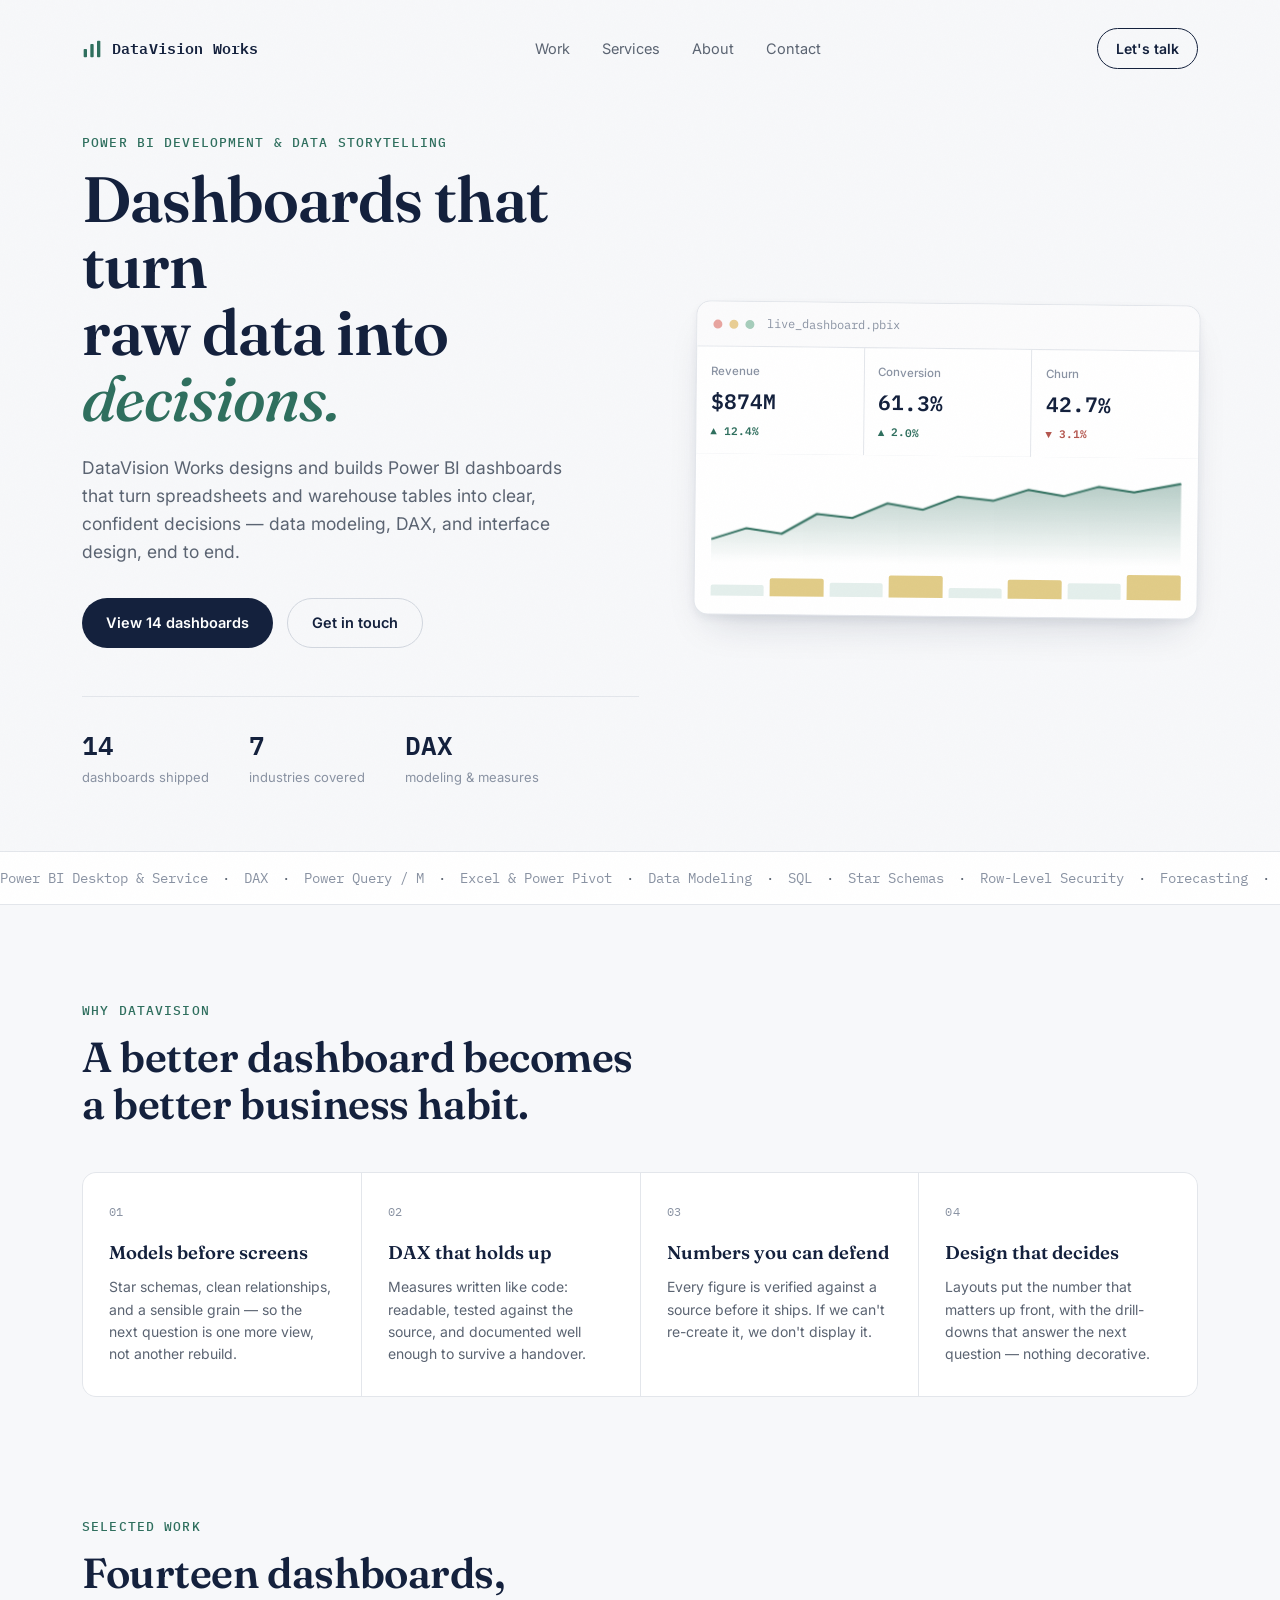
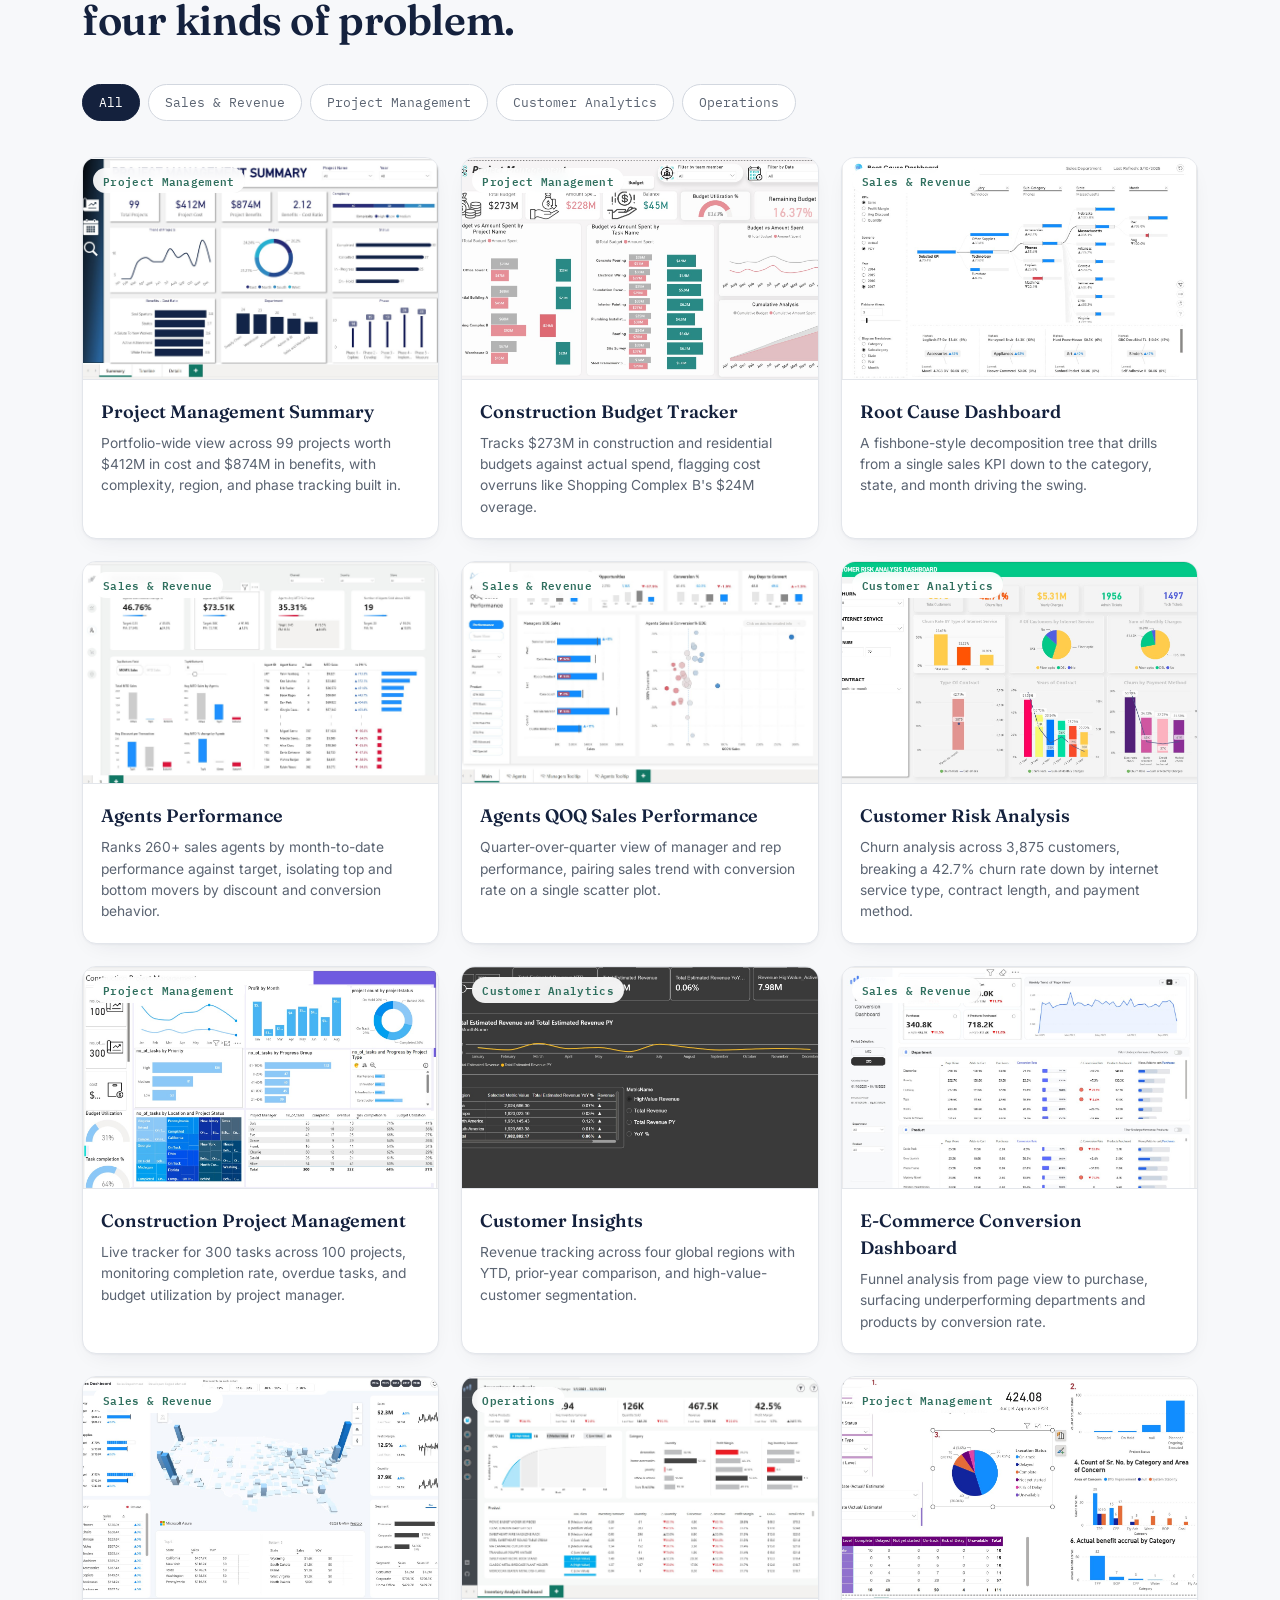
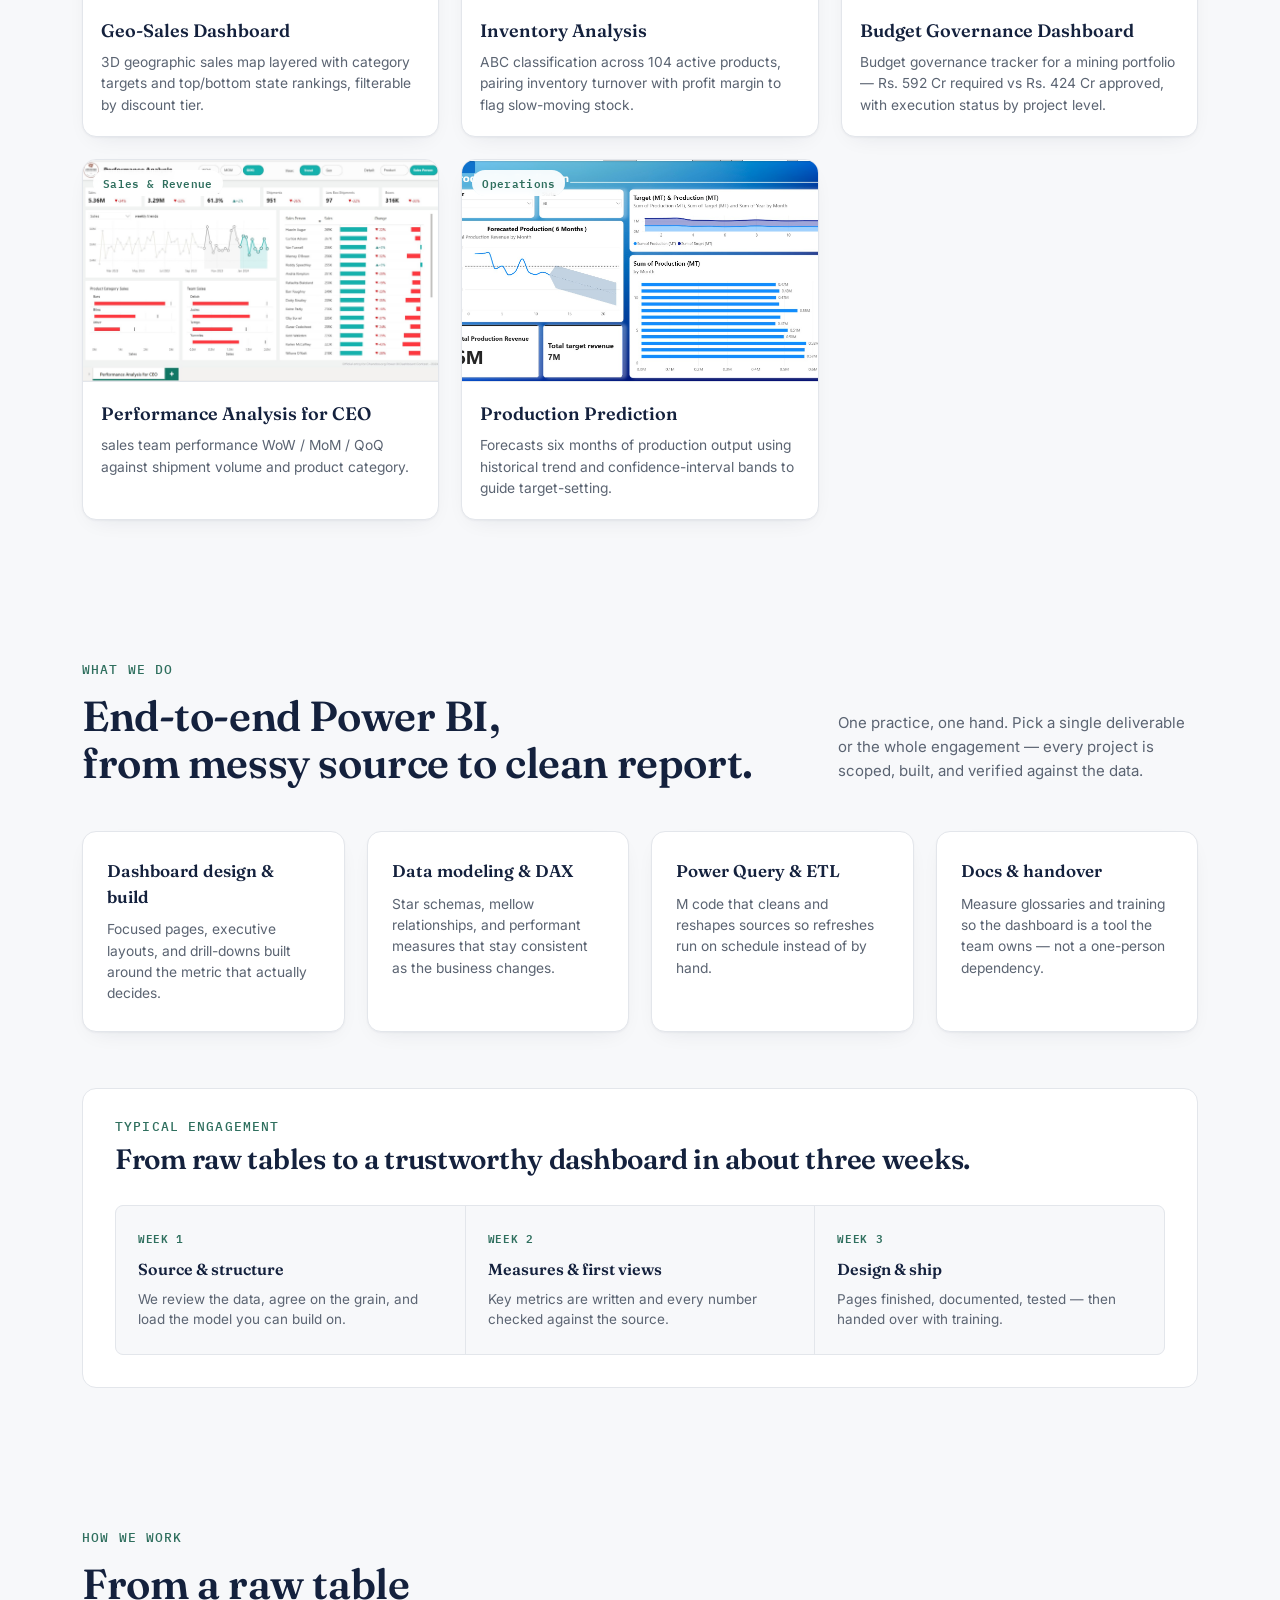
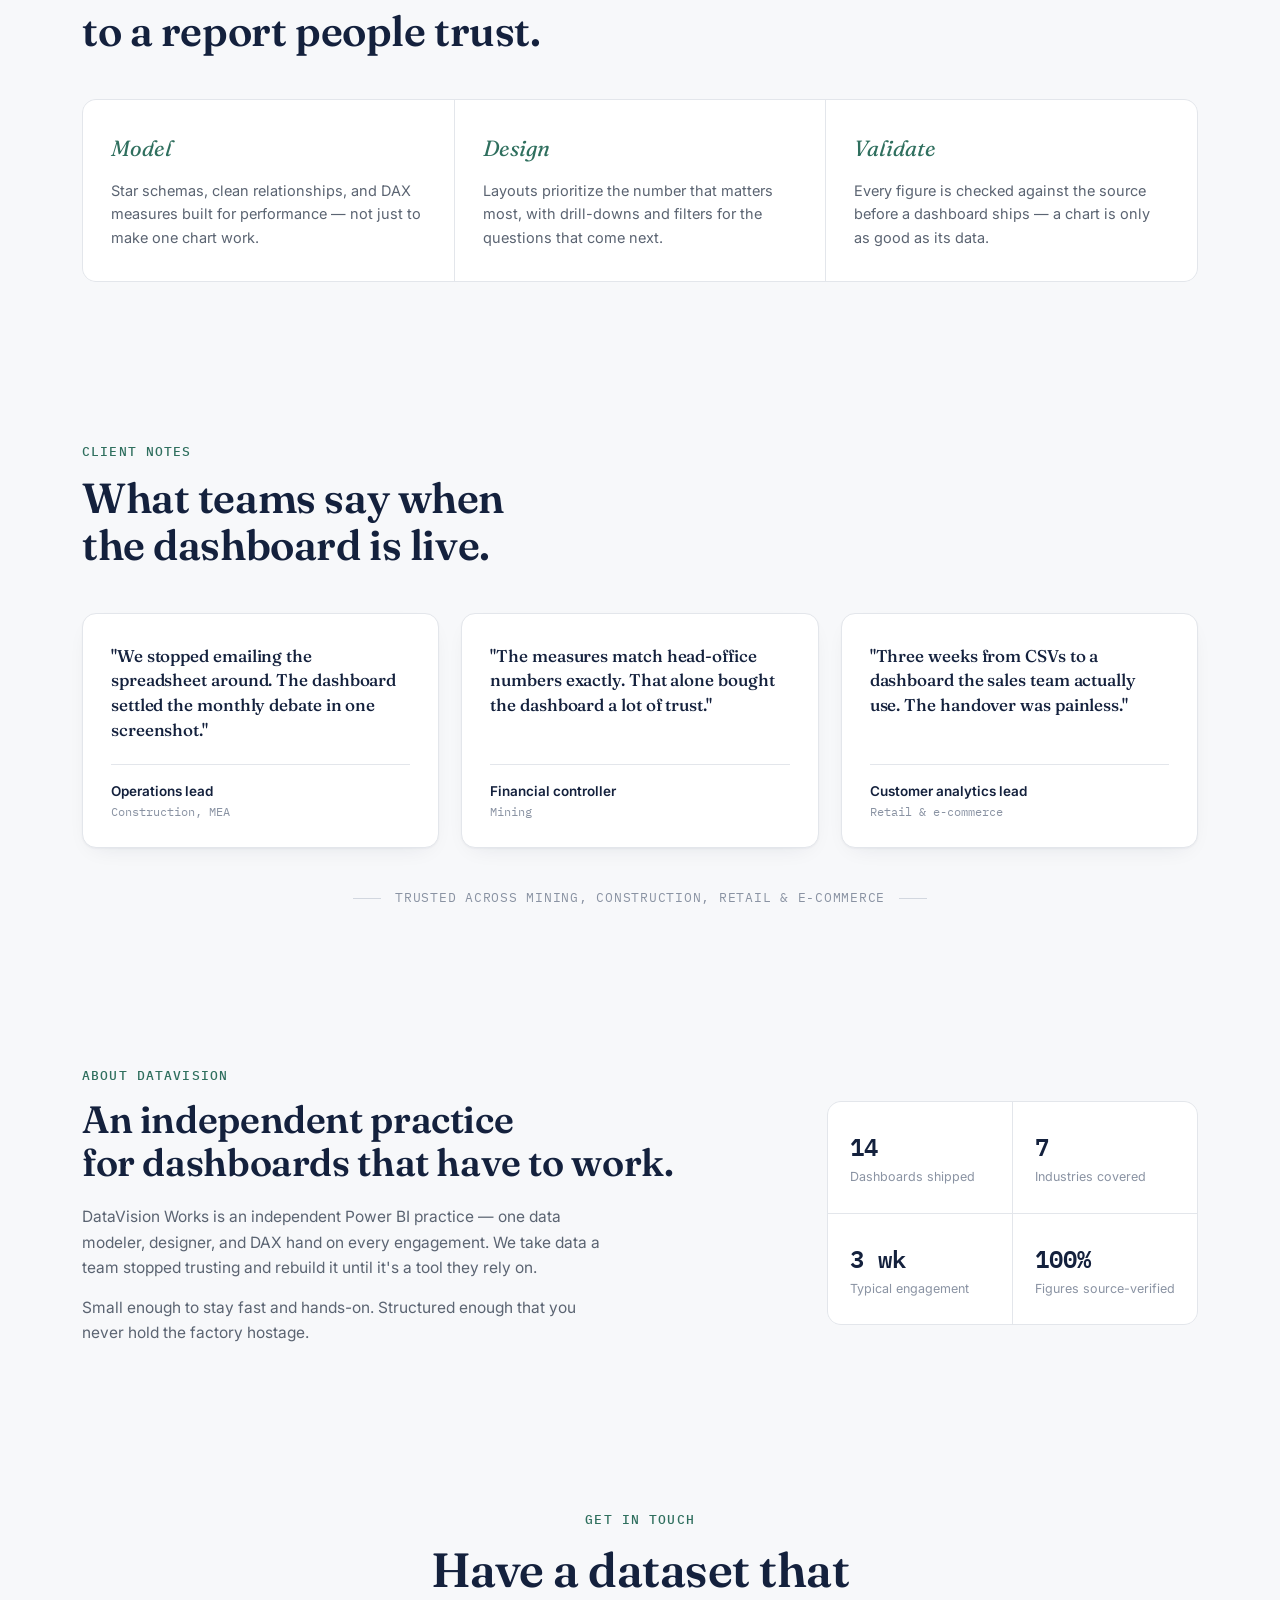
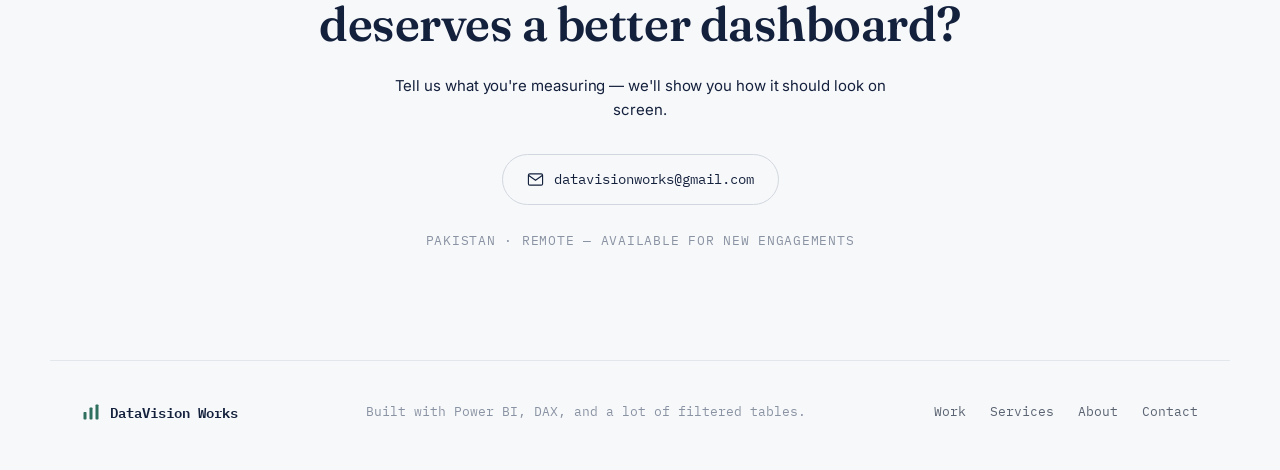
==== index.html @ a477c41c "Rebrand to DataVision Works, update contact email" ====
<!DOCTYPE html>
<html lang="en">
<head>
<meta charset="UTF-8">
<meta name="viewport" content="width=device-width, initial-scale=1.0">
<title>DataVision Works — Power BI Development &amp; Data Storytelling</title>
<meta name="description" content="Power BI developer portfolio — dashboards spanning sales, operations, customer analytics, and project management.">
<link rel="preconnect" href="https://fonts.googleapis.com">
<link rel="preconnect" href="https://fonts.gstatic.com" crossorigin>
<link href="https://fonts.googleapis.com/css2?family=Fraunces:opsz,wght@9..144,400;9..144,500;9..144,600;9..144,700&family=Inter:wght@400;500;600;700&family=IBM+Plex+Mono:wght@400;500;600&display=swap" rel="stylesheet">
<link rel="stylesheet" href="style.css">
</head>
<body>

<div class="grain"></div>

<header class="nav">
  <a href="#top" class="nav__mark">
    <span class="nav__mark-icon" aria-hidden="true">
      <svg viewBox="0 0 24 24" fill="none"><rect x="2" y="12" width="4" height="10" rx="1" fill="currentColor"/><rect x="10" y="6" width="4" height="16" rx="1" fill="currentColor"/><rect x="18" y="2" width="4" height="20" rx="1" fill="currentColor"/></svg>
    </span>
    DataVision Works
  </a>
  <nav class="nav__links">
    <a href="#work">Work</a>
    <a href="#services">Services</a>
    <a href="#about">About</a>
    <a href="#contact">Contact</a>
  </nav>
  <a href="#contact" class="nav__cta">Let's talk</a>
</header>

<main id="top">

  <!-- ============ HERO ============ -->
  <section class="hero">
    <div class="hero__copy">
      <p class="eyebrow">Power BI Development &amp; Data Storytelling</p>
      <h1 class="hero__title">Dashboards that turn<br>raw data into <span class="hero__title-accent">decisions.</span></h1>
      <p class="hero__sub">DataVision Works designs and builds Power BI dashboards that turn spreadsheets and warehouse tables into clear, confident decisions — data modeling, DAX, and interface design, end to end.</p>
      <div class="hero__actions">
        <a href="#work" class="btn btn--primary">View 14 dashboards</a>
        <a href="#contact" class="btn btn--ghost">Get in touch</a>
      </div>
      <dl class="hero__stats">
        <div><dt>14</dt><dd>dashboards shipped</dd></div>
        <div><dt>7</dt><dd>industries covered</dd></div>
        <div><dt>DAX</dt><dd>modeling &amp; measures</dd></div>
      </dl>
    </div>

    <div class="hero__widget" aria-hidden="true">
      <div class="live-dash">
        <div class="live-dash__bar">
          <span class="live-dash__dot"></span>
          <span class="live-dash__dot"></span>
          <span class="live-dash__dot"></span>
          <span class="live-dash__title">live_dashboard.pbix</span>
        </div>
        <div class="live-dash__kpis">
          <div class="kpi">
            <span class="kpi__label">Revenue</span>
            <span class="kpi__value" data-count="874" data-prefix="$" data-suffix="M">$0M</span>
            <span class="kpi__delta kpi__delta--up">▲ 12.4%</span>
          </div>
          <div class="kpi">
            <span class="kpi__label">Conversion</span>
            <span class="kpi__value" data-count="61.3" data-decimals="1" data-suffix="%">0%</span>
            <span class="kpi__delta kpi__delta--up">▲ 2.0%</span>
          </div>
          <div class="kpi">
            <span class="kpi__label">Churn</span>
            <span class="kpi__value" data-count="42.7" data-decimals="1" data-suffix="%">0%</span>
            <span class="kpi__delta kpi__delta--down">▼ 3.1%</span>
          </div>
        </div>
        <div class="live-dash__chart">
          <svg viewBox="0 0 400 120" preserveAspectRatio="none">
            <defs>
              <linearGradient id="chartFill" x1="0" y1="0" x2="0" y2="1">
                <stop offset="0%" stop-color="#2F6F5E" stop-opacity="0.35"/>
                <stop offset="100%" stop-color="#2F6F5E" stop-opacity="0"/>
              </linearGradient>
            </defs>
            <path class="chart-fill" d="M0,90 L30,75 L60,82 L90,55 L120,60 L150,40 L180,48 L210,30 L240,35 L270,20 L300,28 L330,15 L360,22 L400,10 L400,120 L0,120 Z" fill="url(#chartFill)"/>
            <path class="chart-line" d="M0,90 L30,75 L60,82 L90,55 L120,60 L150,40 L180,48 L210,30 L240,35 L270,20 L300,28 L330,15 L360,22 L400,10" fill="none" stroke="#2F6F5E" stroke-width="2.5"/>
          </svg>
        </div>
        <div class="live-dash__bars">
          <span style="--h:40%"></span><span style="--h:65%"></span><span style="--h:52%"></span>
          <span style="--h:80%"></span><span style="--h:38%"></span><span style="--h:70%"></span>
          <span style="--h:58%"></span><span style="--h:90%"></span>
        </div>
      </div>
    </div>
  </section>

  <!-- ============ SKILLS STRIP ============ -->
  <section class="skillstrip">
    <div class="skillstrip__track">
      <span>Power BI Desktop &amp; Service</span><span>·</span>
      <span>DAX</span><span>·</span>
      <span>Power Query / M</span><span>·</span>
      <span>Excel &amp; Power Pivot</span><span>·</span>
      <span>Data Modeling</span><span>·</span>
      <span>SQL</span><span>·</span>
      <span>Star Schemas</span><span>·</span>
      <span>Row-Level Security</span><span>·</span>
      <span>Forecasting</span><span>·</span>
      <span>Dashboard UX</span><span>·</span>
    </div>
  </section>

  <!-- ============ WHY NORTHSTAR ============ -->
  <section class="why" id="why">
    <div class="section-head">
      <p class="eyebrow">Why DataVision</p>
      <h2>A better dashboard becomes<br>a better business habit.</h2>
    </div>
    <div class="why__grid">
      <article class="why__card">
        <span class="why__num">01</span>
        <h3>Models before screens</h3>
        <p>Star schemas, clean relationships, and a sensible grain — so the next question is one more view, not another rebuild.</p>
      </article>
      <article class="why__card">
        <span class="why__num">02</span>
        <h3>DAX that holds up</h3>
        <p>Measures written like code: readable, tested against the source, and documented well enough to survive a handover.</p>
      </article>
      <article class="why__card">
        <span class="why__num">03</span>
        <h3>Numbers you can defend</h3>
        <p>Every figure is verified against a source before it ships. If we can't re-create it, we don't display it.</p>
      </article>
      <article class="why__card">
        <span class="why__num">04</span>
        <h3>Design that decides</h3>
        <p>Layouts put the number that matters up front, with the drill-downs that answer the next question — nothing decorative.</p>
      </article>
    </div>
  </section>

  <!-- ============ WORK ============ -->
  <section class="work" id="work">
    <div class="section-head">
      <p class="eyebrow">Selected work</p>
      <h2>Fourteen dashboards, <br>four kinds of problem.</h2>
    </div>

    <div class="filters" role="tablist" aria-label="Filter projects by category">
      <button class="filter is-active" data-filter="all" role="tab" aria-selected="true">All</button>
      <button class="filter" data-filter="sales" role="tab" aria-selected="false">Sales &amp; Revenue</button>
      <button class="filter" data-filter="pm" role="tab" aria-selected="false">Project Management</button>
      <button class="filter" data-filter="customer" role="tab" aria-selected="false">Customer Analytics</button>
      <button class="filter" data-filter="ops" role="tab" aria-selected="false">Operations</button>
    </div>

    <div class="grid" id="project-grid"><!-- injected by script.js --></div>
  </section>

  <!-- ============ SERVICES ============ -->
  <section class="services" id="services">
    <div class="services__top">
      <div class="section-head">
        <p class="eyebrow">What we do</p>
        <h2>End-to-end Power BI,<br>from messy source to clean report.</h2>
      </div>
      <p class="services__intro">One practice, one hand. Pick a single deliverable or the whole engagement — every project is scoped, built, and verified against the data.</p>
    </div>

    <div class="services__grid">
      <article class="services__item">
        <h3>Dashboard design &amp; build</h3>
        <p>Focused pages, executive layouts, and drill-downs built around the metric that actually decides.</p>
      </article>
      <article class="services__item">
        <h3>Data modeling &amp; DAX</h3>
        <p>Star schemas, mellow relationships, and performant measures that stay consistent as the business changes.</p>
      </article>
      <article class="services__item">
        <h3>Power Query &amp; ETL</h3>
        <p>M code that cleans and reshapes sources so refreshes run on schedule instead of by hand.</p>
      </article>
      <article class="services__item">
        <h3>Docs &amp; handover</h3>
        <p>Measure glossaries and training so the dashboard is a tool the team owns — not a one-person dependency.</p>
      </article>
    </div>

    <div class="timeline">
      <div class="timeline__head">
        <p class="eyebrow">Typical engagement</p>
        <h3>From raw tables to a trustworthy dashboard in about three weeks.</h3>
      </div>
      <ol class="timeline__track">
        <li class="timeline__step">
          <span class="timeline__phase">Week 1</span>
          <strong>Source &amp; structure</strong>
          <p>We review the data, agree on the grain, and load the model you can build on.</p>
        </li>
        <li class="timeline__step">
          <span class="timeline__phase">Week 2</span>
          <strong>Measures &amp; first views</strong>
          <p>Key metrics are written and every number checked against the source.</p>
        </li>
        <li class="timeline__step">
          <span class="timeline__phase">Week 3</span>
          <strong>Design &amp; ship</strong>
          <p>Pages finished, documented, tested — then handed over with training.</p>
        </li>
      </ol>
    </div>
  </section>

  <!-- ============ APPROACH ============ -->
  <section class="approach" id="approach">
    <div class="section-head">
      <p class="eyebrow">How we work</p>
      <h2>From a raw table<br>to a report people trust.</h2>
    </div>
    <div class="approach__grid">
      <div class="approach__item">
        <span class="approach__mark">Model</span>
        <p>Star schemas, clean relationships, and DAX measures built for performance — not just to make one chart work.</p>
      </div>
      <div class="approach__item">
        <span class="approach__mark">Design</span>
        <p>Layouts prioritize the number that matters most, with drill-downs and filters for the questions that come next.</p>
      </div>
      <div class="approach__item">
        <span class="approach__mark">Validate</span>
        <p>Every figure is checked against the source before a dashboard ships — a chart is only as good as its data.</p>
      </div>
    </div>
  </section>

  <!-- ============ TESTIMONIALS ============ -->
  <section class="testimonials" id="testimonials">
    <div class="section-head">
      <p class="eyebrow">Client notes</p>
      <h2>What teams say when<br>the dashboard is live.</h2>
    </div>
    <!-- Placeholder quotes — swap in real client copy before launch -->
    <div class="testimonials__grid">
      <figure class="testimonial">
        <blockquote>"We stopped emailing the spreadsheet around. The dashboard settled the monthly debate in one screenshot."</blockquote>
        <figcaption>
          <span class="testimonial__name">Operations lead</span>
          <span class="testimonial__role">Construction, MEA</span>
        </figcaption>
      </figure>
      <figure class="testimonial">
        <blockquote>"The measures match head-office numbers exactly. That alone bought the dashboard a lot of trust."</blockquote>
        <figcaption>
          <span class="testimonial__name">Financial controller</span>
          <span class="testimonial__role">Mining</span>
        </figcaption>
      </figure>
      <figure class="testimonial">
        <blockquote>"Three weeks from CSVs to a dashboard the sales team actually use. The handover was painless."</blockquote>
        <figcaption>
          <span class="testimonial__name">Customer analytics lead</span>
          <span class="testimonial__role">Retail &amp; e-commerce</span>
        </figcaption>
      </figure>
    </div>
    <p class="trusted">Trusted across mining, construction, retail &amp; e-commerce</p>
  </section>

  <!-- ============ ABOUT ============ -->
  <section class="about" id="about">
    <div class="about__grid">
      <div class="about__bio">
        <p class="eyebrow">About DataVision</p>
        <h2>An independent practice<br>for dashboards that have to work.</h2>
        <p class="about__text">DataVision Works is an independent Power BI practice — one data modeler, designer, and DAX hand on every engagement. We take data a team stopped trusting and rebuild it until it's a tool they rely on.</p>
        <p class="about__text">Small enough to stay fast and hands-on. Structured enough that you never hold the factory hostage.</p>
      </div>
      <dl class="about__stats">
        <div><dt>14</dt><dd>Dashboards shipped</dd></div>
        <div><dt>7</dt><dd>Industries covered</dd></div>
        <div><dt>3 wk</dt><dd>Typical engagement</dd></div>
        <div><dt>100%</dt><dd>Figures source-verified</dd></div>
      </dl>
    </div>
  </section>

  <!-- ============ CONTACT ============ -->
  <section class="contact" id="contact">
    <p class="eyebrow">Get in touch</p>
    <h2>Have a dataset that<br>deserves a better dashboard?</h2>
    <p class="contact__sub">Tell us what you're measuring — we'll show you how it should look on screen.</p>
    <div class="contact__links">
      <a href="mailto:datavisionworks@gmail.com" class="contact__link">
        <svg viewBox="0 0 24 24" fill="none" stroke="currentColor" stroke-width="1.6"><rect x="2" y="4" width="20" height="16" rx="2"/><path d="M2 6l10 7 10-7"/></svg>
        datavisionworks@gmail.com
      </a>
    </div>
    <p class="contact__location">Pakistan · Remote — available for new engagements</p>
  </section>

</main>

<footer class="footer">
  <span class="footer__brand">
    <span class="footer__brand-icon" aria-hidden="true">
      <svg viewBox="0 0 24 24" fill="none"><rect x="2" y="12" width="4" height="10" rx="1" fill="currentColor"/><rect x="10" y="6" width="4" height="16" rx="1" fill="currentColor"/><rect x="18" y="2" width="4" height="20" rx="1" fill="currentColor"/></svg>
    </span>
    DataVision Works
  </span>
  <p class="footer__note">Built with Power BI, DAX, and a lot of filtered tables.</p>
  <nav class="footer__links" aria-label="Footer">
    <a href="#work">Work</a>
    <a href="#services">Services</a>
    <a href="#about">About</a>
    <a href="#contact">Contact</a>
  </nav>
</footer>

<!-- Lightbox -->
<div class="lightbox" id="lightbox" aria-hidden="true">
  <button class="lightbox__close" id="lightbox-close" aria-label="Close">✕</button>
  <div class="lightbox__inner">
    <img id="lightbox-img" src="" alt="">
    <div class="lightbox__meta">
      <p class="lightbox__cat" id="lightbox-cat"></p>
      <h3 id="lightbox-title"></h3>
      <p id="lightbox-desc"></p>
      <ul class="lightbox__tags" id="lightbox-tags"></ul>
    </div>
  </div>
</div>

<script src="script.js"></script>
</body>
</html>
---- style.css ----
/* ===========================================================
   TOKENS
=========================================================== */
:root{
  --bg:            #F7F8FA;
  --surface:       #FFFFFF;
  --ink:           #14213D;
  --slate:         #5B6472;
  --slate-soft:    #8A93A3;
  --accent:        #2F6F5E;
  --accent-soft:   #E4EFEC;
  --gold:          #C9A227;
  --border:        #E3E6EB;
  --border-strong: #D2D7DF;

  --font-display: "Fraunces", "Iowan Old Style", serif;
  --font-body: "Inter", -apple-system, BlinkMacSystemFont, sans-serif;
  --font-mono: "IBM Plex Mono", ui-monospace, monospace;

  --radius: 14px;
  --radius-sm: 8px;
  --shadow-card: 0 1px 2px rgba(20,33,61,0.04), 0 8px 24px -12px rgba(20,33,61,0.12);
  --shadow-card-hover: 0 4px 8px rgba(20,33,61,0.06), 0 20px 40px -16px rgba(20,33,61,0.18);

  --max: 1180px;
}

*{ box-sizing: border-box; margin: 0; padding: 0; }

html{ scroll-behavior: smooth; }

body{
  background: var(--bg);
  color: var(--ink);
  font-family: var(--font-body);
  font-size: 16px;
  line-height: 1.5;
  -webkit-font-smoothing: antialiased;
}

@media (prefers-reduced-motion: reduce){
  html{ scroll-behavior: auto; }
  *{ animation-duration: 0.001ms !important; animation-iteration-count: 1 !important; transition-duration: 0.001ms !important; }
}

a{ color: inherit; text-decoration: none; }
img{ max-width: 100%; display: block; }
ul{ list-style: none; }

:focus-visible{
  outline: 2px solid var(--accent);
  outline-offset: 3px;
  border-radius: 4px;
}

.eyebrow{
  font-family: var(--font-mono);
  font-size: 12.5px;
  letter-spacing: 0.09em;
  text-transform: uppercase;
  color: var(--accent);
  font-weight: 500;
  margin-bottom: 14px;
}

/* subtle paper grain, very low opacity — texture without noise-as-decoration */
.grain{
  position: fixed; inset: 0; pointer-events: none; z-index: 999;
  opacity: 0.025; mix-blend-mode: multiply;
  background-image: url("data:image/svg+xml,%3Csvg xmlns='http://www.w3.org/2000/svg' width='120' height='120'%3E%3Cfilter id='n'%3E%3CfeTurbulence type='fractalNoise' baseFrequency='0.9' numOctaves='2' stitchTiles='stitch'/%3E%3C/filter%3E%3Crect width='100%25' height='100%25' filter='url(%23n)'/%3E%3C/svg%3E");
}

/* ===========================================================
   NAV
=========================================================== */
.nav{
  max-width: var(--max);
  margin: 0 auto;
  padding: 28px 32px 0;
  display: flex;
  align-items: center;
  justify-content: space-between;
  gap: 24px;
}
.nav__mark{
  display: flex; align-items: center; gap: 10px;
  font-family: var(--font-mono);
  font-weight: 600;
  font-size: 14.5px;
  letter-spacing: 0.01em;
}
.nav__mark-icon{ color: var(--accent); width: 20px; height: 20px; }
.nav__mark-icon svg{ width: 100%; height: 100%; }
.nav__links{ display: flex; gap: 32px; font-size: 14.5px; color: var(--slate); }
.nav__links a{ transition: color 0.15s; }
.nav__links a:hover{ color: var(--ink); }
.nav__cta{
  font-size: 14px; font-weight: 600;
  padding: 9px 18px;
  border: 1px solid var(--ink);
  border-radius: 100px;
  transition: background 0.15s, color 0.15s;
}
.nav__cta:hover{ background: var(--ink); color: var(--surface); }

@media (max-width: 720px){
  .nav__links{ display: none; }
  .nav{ padding: 24px 20px 0; }
}

/* ===========================================================
   HERO
=========================================================== */
.hero{
  max-width: var(--max);
  margin: 0 auto;
  padding: 64px 32px 40px;
  display: grid;
  grid-template-columns: 1.05fr 0.95fr;
  gap: 56px;
  align-items: center;
}

.hero__title{
  font-family: var(--font-display);
  font-weight: 600;
  font-size: clamp(38px, 5.2vw, 64px);
  line-height: 1.04;
  letter-spacing: -0.015em;
  color: var(--ink);
}
.hero__title-accent{
  font-style: italic;
  font-weight: 500;
  color: var(--accent);
}

.hero__sub{
  margin-top: 22px;
  max-width: 46ch;
  font-size: 17.5px;
  color: var(--slate);
  line-height: 1.6;
}

.hero__actions{
  display: flex; gap: 14px; margin-top: 32px;
}

.btn{
  display: inline-flex; align-items: center; gap: 8px;
  padding: 13px 24px;
  border-radius: 100px;
  font-size: 14.5px; font-weight: 600;
  transition: transform 0.15s, box-shadow 0.15s, background 0.15s, color 0.15s;
}
.btn--primary{
  background: var(--ink); color: var(--surface);
}
.btn--primary:hover{ background: var(--accent); transform: translateY(-1px); }
.btn--ghost{
  border: 1px solid var(--border-strong); color: var(--ink);
}
.btn--ghost:hover{ border-color: var(--ink); transform: translateY(-1px); }

.hero__stats{
  display: flex; gap: 40px;
  margin-top: 48px;
  padding-top: 28px;
  border-top: 1px solid var(--border);
}
.hero__stats dt{
  font-family: var(--font-mono);
  font-size: 26px; font-weight: 600; color: var(--ink);
}
.hero__stats dd{
  font-size: 13px; color: var(--slate-soft); margin-top: 4px;
}

/* --- Hero widget: live dashboard signature element --- */
.hero__widget{ position: relative; }

.live-dash{
  background: var(--surface);
  border: 1px solid var(--border);
  border-radius: var(--radius);
  box-shadow: var(--shadow-card-hover);
  overflow: hidden;
  transform: rotate(0.6deg);
}

.live-dash__bar{
  display: flex; align-items: center; gap: 7px;
  padding: 13px 16px;
  border-bottom: 1px solid var(--border);
  background: #FBFBFC;
}
.live-dash__dot{
  width: 9px; height: 9px; border-radius: 50%;
  background: var(--border-strong);
}
.live-dash__dot:nth-child(1){ background: #E8A5A0; }
.live-dash__dot:nth-child(2){ background: #E9CE94; }
.live-dash__dot:nth-child(3){ background: #A6CDBB; }
.live-dash__title{
  font-family: var(--font-mono);
  font-size: 12px; color: var(--slate-soft);
  margin-left: 6px;
}

.live-dash__kpis{
  display: grid; grid-template-columns: repeat(3, 1fr);
  gap: 1px;
  background: var(--border);
}
.kpi{
  background: var(--surface);
  padding: 16px 14px;
  display: flex; flex-direction: column; gap: 5px;
}
.kpi__label{ font-size: 11.5px; color: var(--slate-soft); font-weight: 500; }
.kpi__value{
  font-family: var(--font-mono);
  font-size: 21px; font-weight: 600; color: var(--ink);
}
.kpi__delta{ font-size: 11px; font-weight: 600; font-family: var(--font-mono); }
.kpi__delta--up{ color: var(--accent); }
.kpi__delta--down{ color: #B4564E; }

.live-dash__chart{ padding: 18px 16px 6px; }
.live-dash__chart svg{ width: 100%; height: 90px; display: block; }
.chart-line{
  stroke-dasharray: 700;
  stroke-dashoffset: 700;
  animation: draw 1.8s ease-out 0.3s forwards;
}
.chart-fill{ opacity: 0; animation: fadein 1s ease-out 1.2s forwards; }
@keyframes draw{ to{ stroke-dashoffset: 0; } }
@keyframes fadein{ to{ opacity: 1; } }

.live-dash__bars{
  display: flex; align-items: flex-end; gap: 6px;
  height: 46px;
  padding: 0 16px 18px;
}
.live-dash__bars span{
  flex: 1;
  background: var(--accent-soft);
  border-radius: 2px 2px 0 0;
  height: 0;
  animation: rise 0.9s cubic-bezier(.2,.8,.2,1) forwards;
  animation-delay: 1.4s;
}
.live-dash__bars span:nth-child(even){ background: var(--gold); opacity: 0.55; }
@keyframes rise{ to{ height: var(--h); } }

@media (max-width: 920px){
  .hero{ grid-template-columns: 1fr; padding-top: 40px; }
  .hero__widget{ order: -1; }
  .live-dash{ transform: none; }
  .hero__stats{ flex-wrap: wrap; gap: 28px 40px; }
}

/* ===========================================================
   SKILL STRIP (marquee)
=========================================================== */
.skillstrip{
  border-top: 1px solid var(--border);
  border-bottom: 1px solid var(--border);
  overflow: hidden;
  background: var(--surface);
  margin-top: 24px;
}
.skillstrip__track{
  display: flex; gap: 14px; white-space: nowrap;
  font-family: var(--font-mono);
  font-size: 13.5px; color: var(--slate);
  padding: 16px 0;
  animation: scroll-left 32s linear infinite;
  width: max-content;
}
.skillstrip__track span:nth-child(odd){ color: var(--slate-soft); }
@keyframes scroll-left{
  from{ transform: translateX(0); }
  to{ transform: translateX(-50%); }
}

/* duplicate content via JS-free trick: repeat twice in HTML would be cleaner,
   but we handle seamless loop by doubling the track content at runtime */

/* ===========================================================
   WORK / GRID
=========================================================== */
/* ===========================================================
   WHY
========================================================== */
.why{
  max-width: var(--max);
  margin: 0 auto;
  padding: 96px 32px 24px;
}
.why__grid{
  display: grid; grid-template-columns: repeat(4, 1fr);
  gap: 1px;
  background: var(--border);
  border: 1px solid var(--border);
  border-radius: var(--radius);
  overflow: hidden;
  margin-top: 44px;
}
.why__card{
  background: var(--surface);
  padding: 30px 26px;
}
.why__num{
  font-family: var(--font-mono);
  font-size: 11.5px;
  letter-spacing: 0.04em;
  color: var(--slate-soft);
  display: block; margin-bottom: 18px;
}
.why__card h3{
  font-family: var(--font-display);
  font-weight: 600; font-size: 18.5px;
  margin-bottom: 10px;
}
.why__card p{
  color: var(--slate); font-size: 14px; line-height: 1.6;
}
@media (max-width: 980px){ .why__grid{ grid-template-columns: repeat(2, 1fr); } }
@media (max-width: 560px){ .why__grid{ grid-template-columns: 1fr; } }

/* ===========================================================
   WORK / GRID
========================================================== */
.work{
  max-width: var(--max);
  margin: 0 auto;
  padding: 96px 32px 40px;
}

.section-head h2{
  font-family: var(--font-display);
  font-weight: 600;
  font-size: clamp(30px, 3.6vw, 42px);
  line-height: 1.12;
  letter-spacing: -0.01em;
}

.filters{
  display: flex; gap: 8px; flex-wrap: wrap;
  margin: 40px 0 36px;
}
.filter{
  font-family: var(--font-mono);
  font-size: 13px;
  padding: 9px 16px;
  border-radius: 100px;
  border: 1px solid var(--border-strong);
  color: var(--slate);
  background: var(--surface);
  transition: all 0.15s;
}
.filter:hover{ border-color: var(--ink); color: var(--ink); }
.filter.is-active{
  background: var(--ink); color: var(--surface); border-color: var(--ink);
}

.grid{
  display: grid;
  grid-template-columns: repeat(3, 1fr);
  gap: 22px;
}
@media (max-width: 980px){ .grid{ grid-template-columns: repeat(2, 1fr); } }
@media (max-width: 640px){ .grid{ grid-template-columns: 1fr; } }

.card{
  background: var(--surface);
  border: 1px solid var(--border);
  border-radius: var(--radius);
  overflow: hidden;
  cursor: pointer;
  box-shadow: var(--shadow-card);
  transition: transform 0.2s ease, box-shadow 0.2s ease;
  display: flex; flex-direction: column;
}
.card:hover{ transform: translateY(-3px); box-shadow: var(--shadow-card-hover); }

.card__frame{
  position: relative;
  aspect-ratio: 16/10;
  overflow: hidden;
  background: #EEF0F3;
  border-bottom: 1px solid var(--border);
}
.card__frame img{
  width: 100%; height: 100%; object-fit: cover; object-position: top;
  transition: transform 0.4s ease;
}
.card:hover .card__frame img{ transform: scale(1.035); }

.card__tag{
  position: absolute; top: 10px; left: 10px;
  font-family: var(--font-mono);
  font-size: 10.5px; font-weight: 600; letter-spacing: 0.03em;
  padding: 5px 10px;
  background: rgba(255,255,255,0.92);
  color: var(--accent);
  border-radius: 100px;
  backdrop-filter: blur(4px);
}

.card__body{ padding: 18px 18px 20px; }
.card__title{
  font-family: var(--font-display);
  font-weight: 600;
  font-size: 18px;
  margin-bottom: 8px;
}
.card__desc{
  font-size: 13.8px; color: var(--slate); line-height: 1.55;
}

/* hide filtered-out cards */
.card.is-hidden{ display: none; }

/* ===========================================================
   APPROACH
=========================================================== */
/* ===========================================================
   SERVICES
========================================================== */
.services{
  max-width: var(--max);
  margin: 0 auto;
  padding: 100px 32px 40px;
}
.services__top{
  display: flex; align-items: flex-end;
  justify-content: space-between; gap: 48px;
  margin-bottom: 44px;
}
.services__top .section-head{ margin: 0; }
.services__intro{
  max-width: 40ch;
  font-size: 15px; line-height: 1.6; color: var(--slate);
  padding-bottom: 4px;
}
.services__grid{
  display: grid; grid-template-columns: repeat(4, 1fr);
  gap: 22px;
}
.services__item{
  background: var(--surface);
  border: 1px solid var(--border);
  border-radius: var(--radius);
  box-shadow: var(--shadow-card);
  padding: 26px 24px;
  transition: transform 0.2s ease, box-shadow 0.2s ease;
}
.services__item:hover{ transform: translateY(-3px); box-shadow: var(--shadow-card-hover); }
.services__item h3{
  font-family: var(--font-display);
  font-weight: 600; font-size: 17px;
  margin-bottom: 10px;
}
.services__item p{
  font-size: 13.8px; color: var(--slate); line-height: 1.55;
}
@media (max-width: 980px){ .services__grid{ grid-template-columns: repeat(2, 1fr); } }
@media (max-width: 640px){
  .services__grid{ grid-template-columns: 1fr; }
  .services__top{ flex-direction: column; align-items: flex-start; gap: 18px; margin-bottom: 34px; }
}

/* ===========================================================
   TIMELINE
========================================================== */
.timeline{
  margin-top: 56px;
  border: 1px solid var(--border);
  border-radius: var(--radius);
  background: var(--surface);
  overflow: hidden;
}
.timeline__head{ padding: 28px 32px 0; }
.timeline__head .eyebrow{ margin-bottom: 8px; }
.timeline__head h3{
  font-family: var(--font-display);
  font-weight: 600;
  font-size: clamp(22px, 2.4vw, 28px);
  line-height: 1.2;
  letter-spacing: -0.01em;
}
.timeline__track{
  display: grid; grid-template-columns: repeat(3, 1fr);
  gap: 1px;
  background: var(--border);
  border: 1px solid var(--border);
  border-radius: var(--radius-sm);
  overflow: hidden;
  list-style: none;
  margin: 28px 32px 32px;
}
.timeline__step{
  background: var(--bg);
  padding: 24px 22px;
}
.timeline__phase{
  font-family: var(--font-mono);
  font-size: 11px; font-weight: 600;
  letter-spacing: 0.06em; text-transform: uppercase;
  color: var(--accent);
  display: block; margin-bottom: 10px;
}
.timeline__step strong{
  font-family: var(--font-display);
  font-weight: 600; font-size: 16px;
  display: block; margin-bottom: 8px;
}
.timeline__step p{
  font-size: 13.5px; color: var(--slate); line-height: 1.55;
}
@media (max-width: 780px){
  .timeline__track{ grid-template-columns: 1fr; margin: 20px 20px 24px; }
}

/* ===========================================================
   APPROACH
========================================================== */
.approach{
  max-width: var(--max);
  margin: 0 auto;
  padding: 100px 32px 60px;
}
.approach__grid{
  display: grid; grid-template-columns: repeat(3, 1fr);
  gap: 1px;
  background: var(--border);
  margin-top: 44px;
  border: 1px solid var(--border);
  border-radius: var(--radius);
  overflow: hidden;
}
.approach__item{
  background: var(--surface);
  padding: 32px 28px;
}
.approach__mark{
  display: inline-block;
  font-family: var(--font-display);
  font-style: italic;
  font-size: 22px;
  color: var(--accent);
  margin-bottom: 14px;
}
.approach__item p{ color: var(--slate); font-size: 14.5px; line-height: 1.6; }

@media (max-width: 780px){
  .approach__grid{ grid-template-columns: 1fr; }
}

/* ===========================================================
   CONTACT
=========================================================== */
/* ===========================================================
   TESTIMONIALS
========================================================== */
.testimonials{
  max-width: var(--max);
  margin: 0 auto;
  padding: 100px 32px 60px;
}
.testimonials__grid{
  display: grid; grid-template-columns: repeat(3, 1fr);
  gap: 22px;
  margin-top: 44px;
}
.testimonial{
  background: var(--surface);
  border: 1px solid var(--border);
  border-radius: var(--radius);
  box-shadow: var(--shadow-card);
  padding: 30px 28px 26px;
  display: flex; flex-direction: column; justify-content: space-between; gap: 22px;
  margin: 0;
}
.testimonial blockquote{
  font-family: var(--font-display);
  font-size: 17px; line-height: 1.45; font-weight: 500;
  color: var(--ink);
  letter-spacing: -0.005em;
}
.testimonial figcaption{
  display: flex; flex-direction: column; gap: 2px;
  border-top: 1px solid var(--border);
  padding-top: 16px;
}
.testimonial__name{ font-size: 13.5px; font-weight: 600; color: var(--ink); }
.testimonial__role{ font-family: var(--font-mono); font-size: 11.5px; color: var(--slate-soft); }
.trusted{
  margin-top: 40px;
  text-align: center;
  font-family: var(--font-mono);
  font-size: 12.5px;
  letter-spacing: 0.06em; text-transform: uppercase;
  color: var(--slate-soft);
}
.trusted::before, .trusted::after{
  content: "";
  display: inline-block;
  width: 28px; height: 1px;
  background: var(--border-strong);
  vertical-align: middle; margin: 0 14px;
}
@media (max-width: 860px){ .testimonials__grid{ grid-template-columns: 1fr; } }

/* ===========================================================
   ABOUT
========================================================== */
.about{
  max-width: var(--max);
  margin: 0 auto;
  padding: 100px 32px 60px;
}
.about__grid{
  display: grid; grid-template-columns: 1.3fr 0.7fr;
  gap: 56px;
  align-items: center;
}
.about__bio h2{
  font-family: var(--font-display);
  font-weight: 600;
  font-size: clamp(28px, 3.2vw, 38px);
  line-height: 1.12;
  letter-spacing: -0.01em;
  margin-bottom: 20px;
}
.about__text{
  font-size: 15.5px; line-height: 1.65; color: var(--slate);
  margin-bottom: 14px;
  max-width: 52ch;
}
.about__stats{
  display: grid; grid-template-columns: 1fr 1fr;
  gap: 1px;
  background: var(--border);
  border: 1px solid var(--border);
  border-radius: var(--radius);
  overflow: hidden;
}
.about__stats div{
  background: var(--surface);
  padding: 26px 22px;
}
.about__stats dt{
  font-family: var(--font-mono);
  font-size: 24px; font-weight: 600; color: var(--ink);
}
.about__stats dd{
  font-size: 12.5px; color: var(--slate-soft); margin-top: 4px;
}
@media (max-width: 860px){
  .about__grid{ grid-template-columns: 1fr; gap: 36px; }
}
@media (max-width: 480px){ .about__stats{ grid-template-columns: 1fr; } }

/* ===========================================================
   CONTACT
========================================================== */
.contact{
  max-width: var(--max);
  margin: 0 auto;
  padding: 90px 32px 110px;
  text-align: center;
}
.contact h2{
  font-family: var(--font-display);
  font-weight: 600;
  font-size: clamp(30px, 4.2vw, 48px);
  line-height: 1.12;
  letter-spacing: -0.01em;
  margin-bottom: 40px;
}
.contact__sub{
  max-width: 520px;
  margin: -16px auto 32px;
  font-size: 15px;
  line-height: 1.6;
  color: var(--muted);
  letter-spacing: -0.005em;
}
.contact__links{
  display: flex; justify-content: center; gap: 16px; flex-wrap: wrap;
}
.contact__link{
  display: inline-flex; align-items: center; gap: 10px;
  padding: 14px 24px;
  border: 1px solid var(--border-strong);
  border-radius: 100px;
  font-family: var(--font-mono);
  font-size: 14px;
  transition: border-color 0.15s, background 0.15s, transform 0.15s;
}
.contact__link svg{ width: 17px; height: 17px; }
.contact__link:hover{ border-color: var(--ink); background: var(--surface); transform: translateY(-1px); }
.contact__location{
  margin-top: 26px;
  font-family: var(--font-mono);
  font-size: 12.5px;
  letter-spacing: 0.06em; text-transform: uppercase;
  color: var(--slate-soft);
}

/* ===========================================================
   FOOTER
========================================================== */
.footer{
  max-width: var(--max);
  margin: 0 auto;
  padding: 40px 32px 48px;
  display: flex; align-items: center; justify-content: space-between; gap: 24px;
  border-top: 1px solid var(--border);
}
.footer__brand{
  display: inline-flex; align-items: center; gap: 10px;
  font-family: var(--font-mono);
  font-weight: 600; font-size: 14px;
  color: var(--ink);
}
.footer__brand-icon{ width: 18px; height: 18px; color: var(--accent); }
.footer__brand-icon svg{ width: 100%; height: 100%; }
.footer__note{
  font-family: var(--font-mono);
  font-size: 12.5px; color: var(--slate-soft);
}
.footer__links{
  display: flex; gap: 24px;
  font-family: var(--font-mono); font-size: 12.5px; color: var(--slate);
}
.footer__links a{ transition: color 0.15s; }
.footer__links a:hover{ color: var(--ink); }
@media (max-width: 640px){
  .footer{ flex-direction: column; align-items: flex-start; gap: 14px; }
  .footer__links{ flex-wrap: wrap; gap: 16px; }
}
@media (max-width: 600px){
  .footer{ flex-direction: column; gap: 6px; }
}

/* ===========================================================
   LIGHTBOX
=========================================================== */
.lightbox{
  position: fixed; inset: 0; z-index: 1000;
  background: rgba(20,33,61,0.72);
  backdrop-filter: blur(3px);
  display: flex; align-items: center; justify-content: center;
  padding: 32px;
  opacity: 0; pointer-events: none;
  transition: opacity 0.2s ease;
}
.lightbox.is-open{ opacity: 1; pointer-events: auto; }

.lightbox__inner{
  background: var(--surface);
  border-radius: var(--radius);
  max-width: 1000px; width: 100%;
  max-height: 88vh;
  overflow-y: auto;
  transform: translateY(10px) scale(0.98);
  transition: transform 0.25s ease;
}
.lightbox.is-open .lightbox__inner{ transform: translateY(0) scale(1); }

.lightbox__inner img{ width: 100%; border-bottom: 1px solid var(--border); }
.lightbox__meta{ padding: 28px 32px 32px; }
.lightbox__cat{
  font-family: var(--font-mono);
  font-size: 12px; color: var(--accent); font-weight: 600;
  letter-spacing: 0.03em; text-transform: uppercase;
  margin-bottom: 10px;
}
.lightbox__meta h3{
  font-family: var(--font-display);
  font-weight: 600; font-size: 26px; margin-bottom: 12px;
}
.lightbox__meta p{ color: var(--slate); font-size: 15px; line-height: 1.6; max-width: 60ch; }
.lightbox__tags{
  display: flex; gap: 8px; flex-wrap: wrap; margin-top: 18px;
}
.lightbox__tags li{
  font-family: var(--font-mono);
  font-size: 11.5px;
  padding: 5px 11px;
  background: var(--accent-soft);
  color: var(--accent);
  border-radius: 100px;
}

.lightbox__close{
  position: fixed; top: 28px; right: 32px;
  width: 42px; height: 42px; border-radius: 50%;
  background: var(--surface);
  font-size: 16px; color: var(--ink);
  border: 1px solid var(--border);
  transition: transform 0.15s;
}
.lightbox__close:hover{ transform: rotate(90deg); }
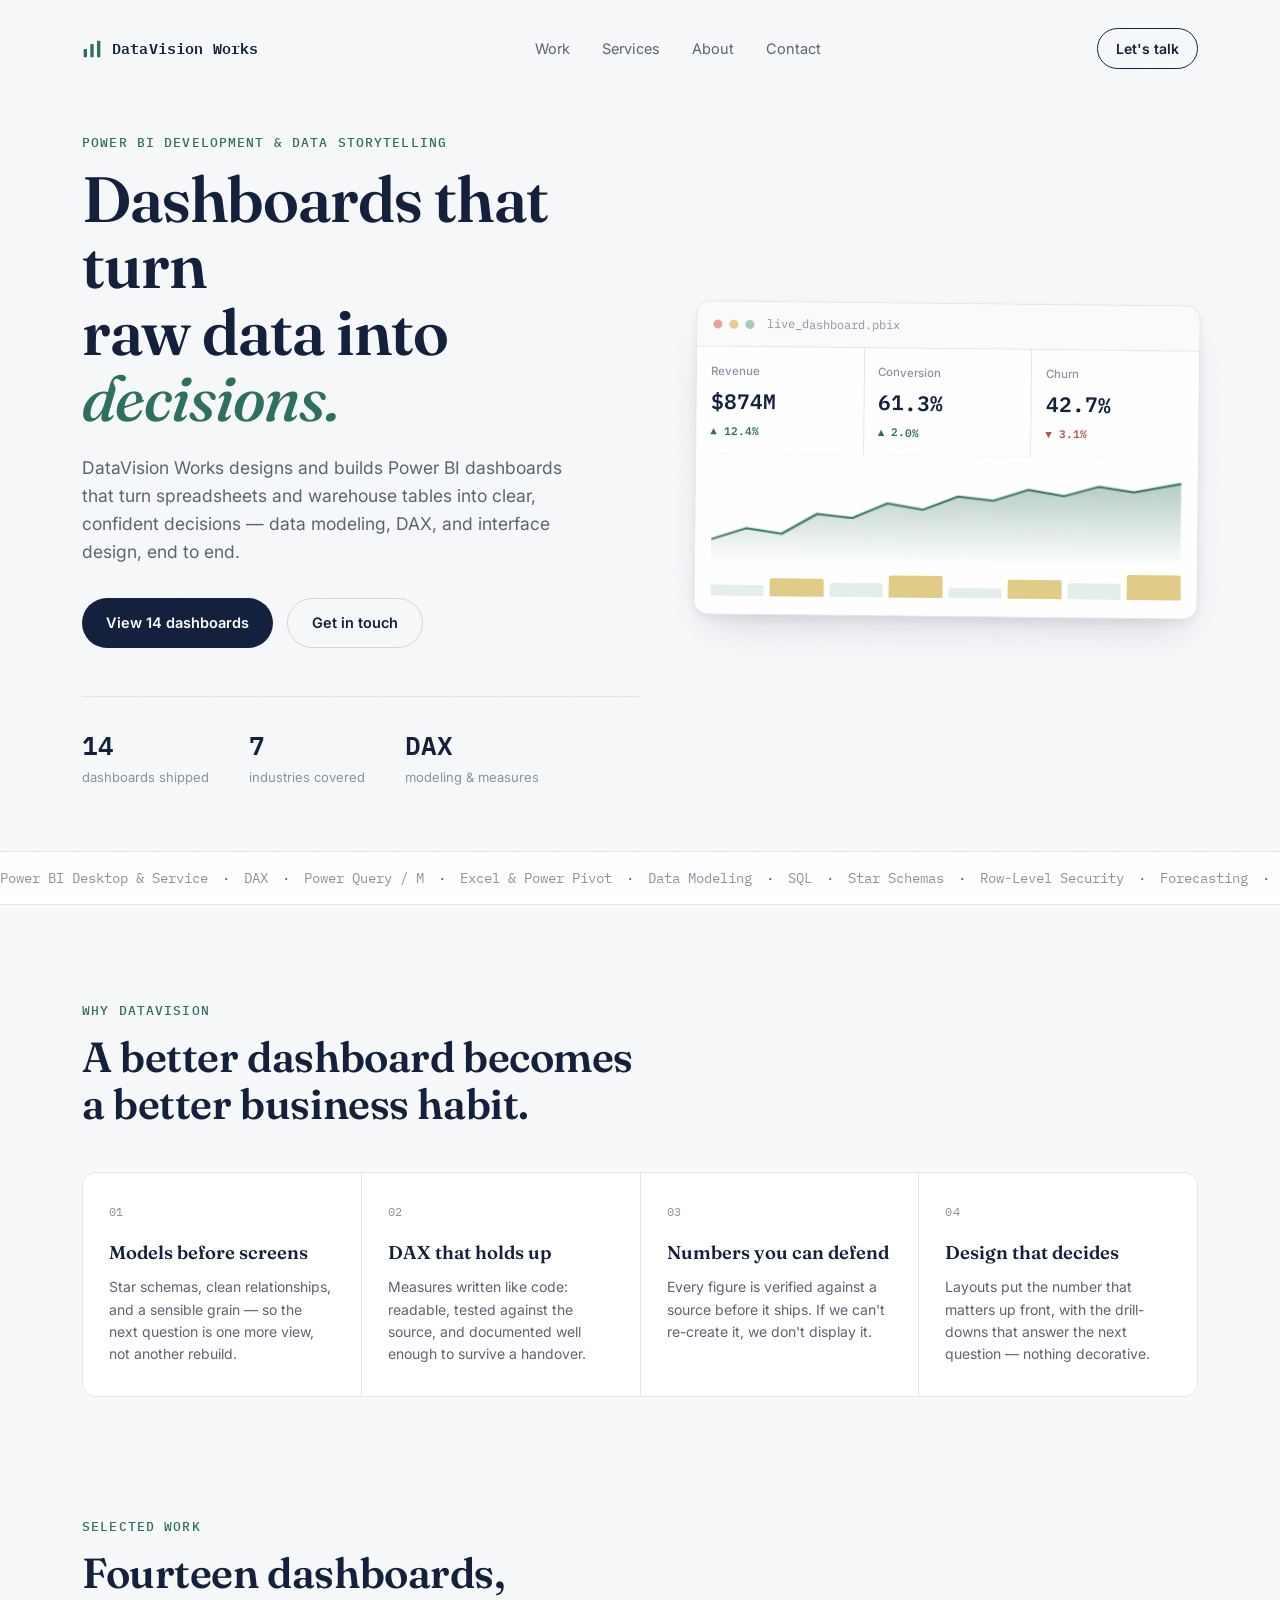
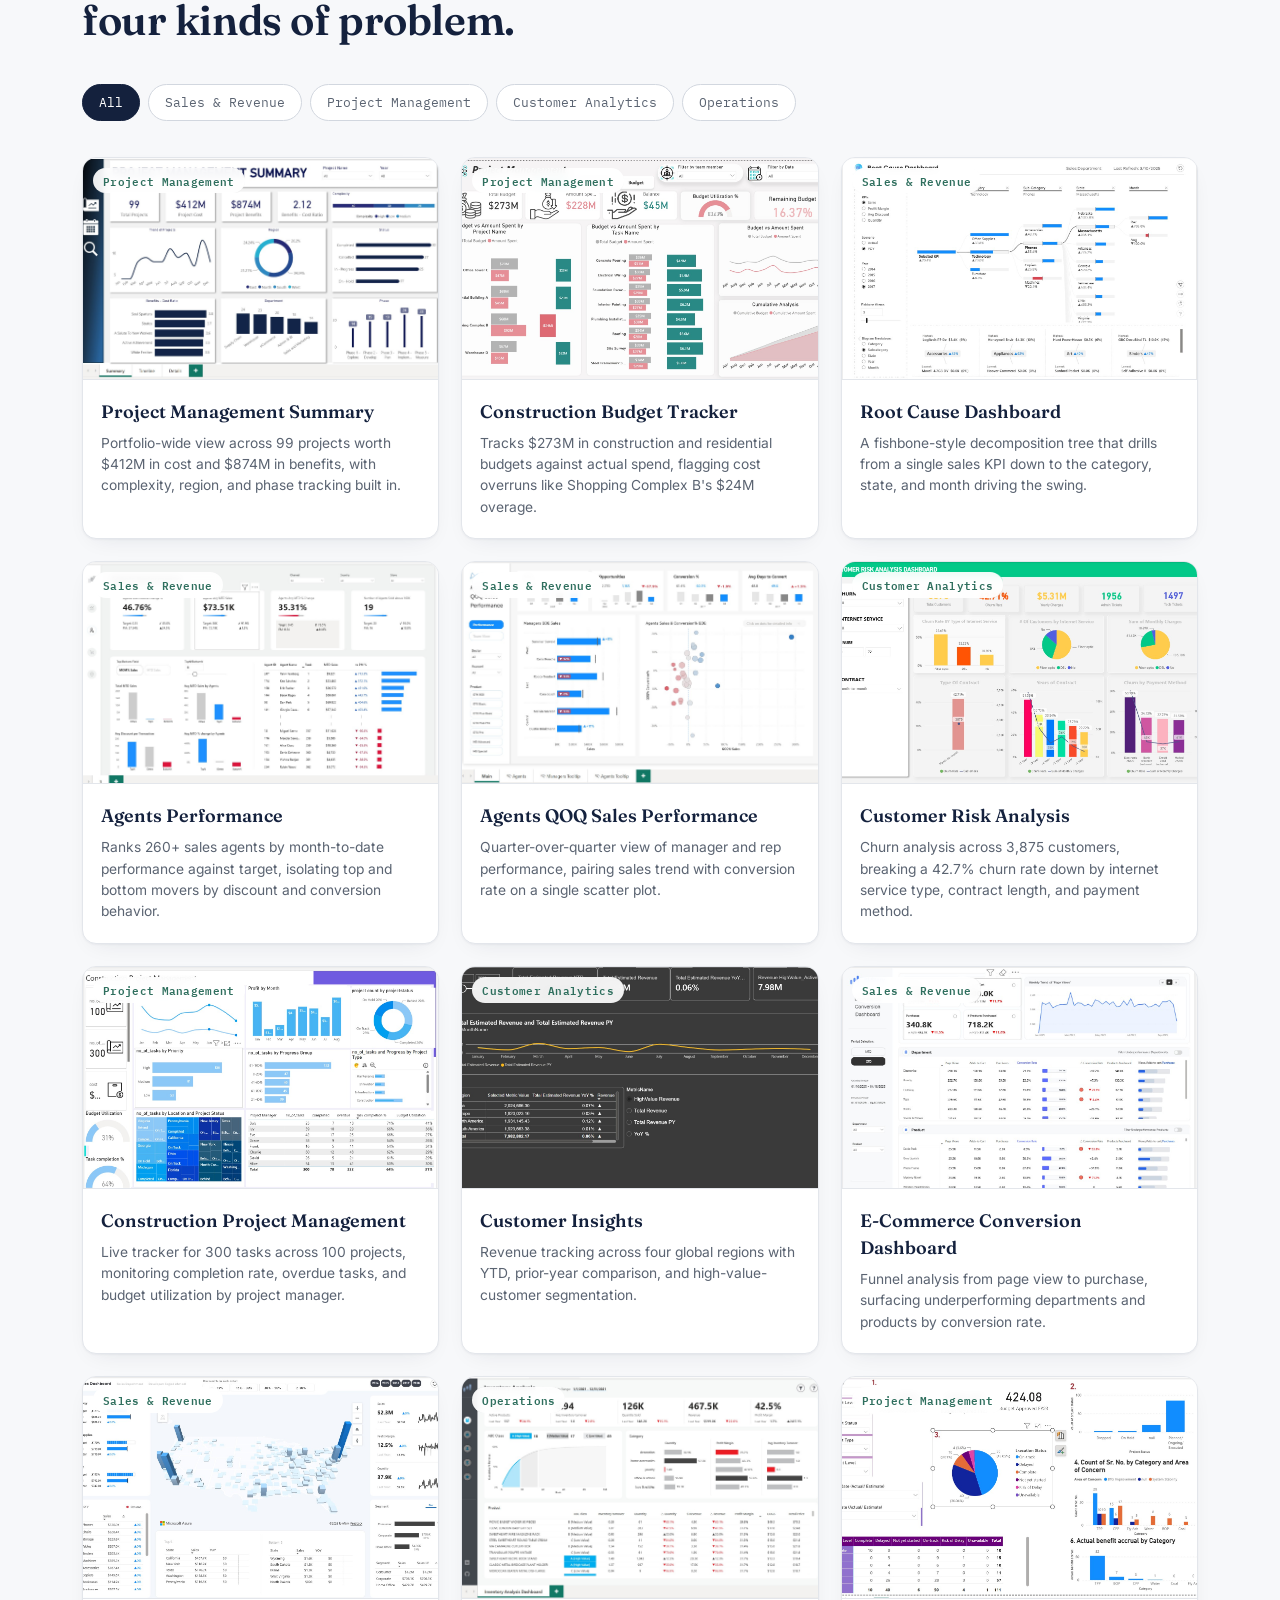
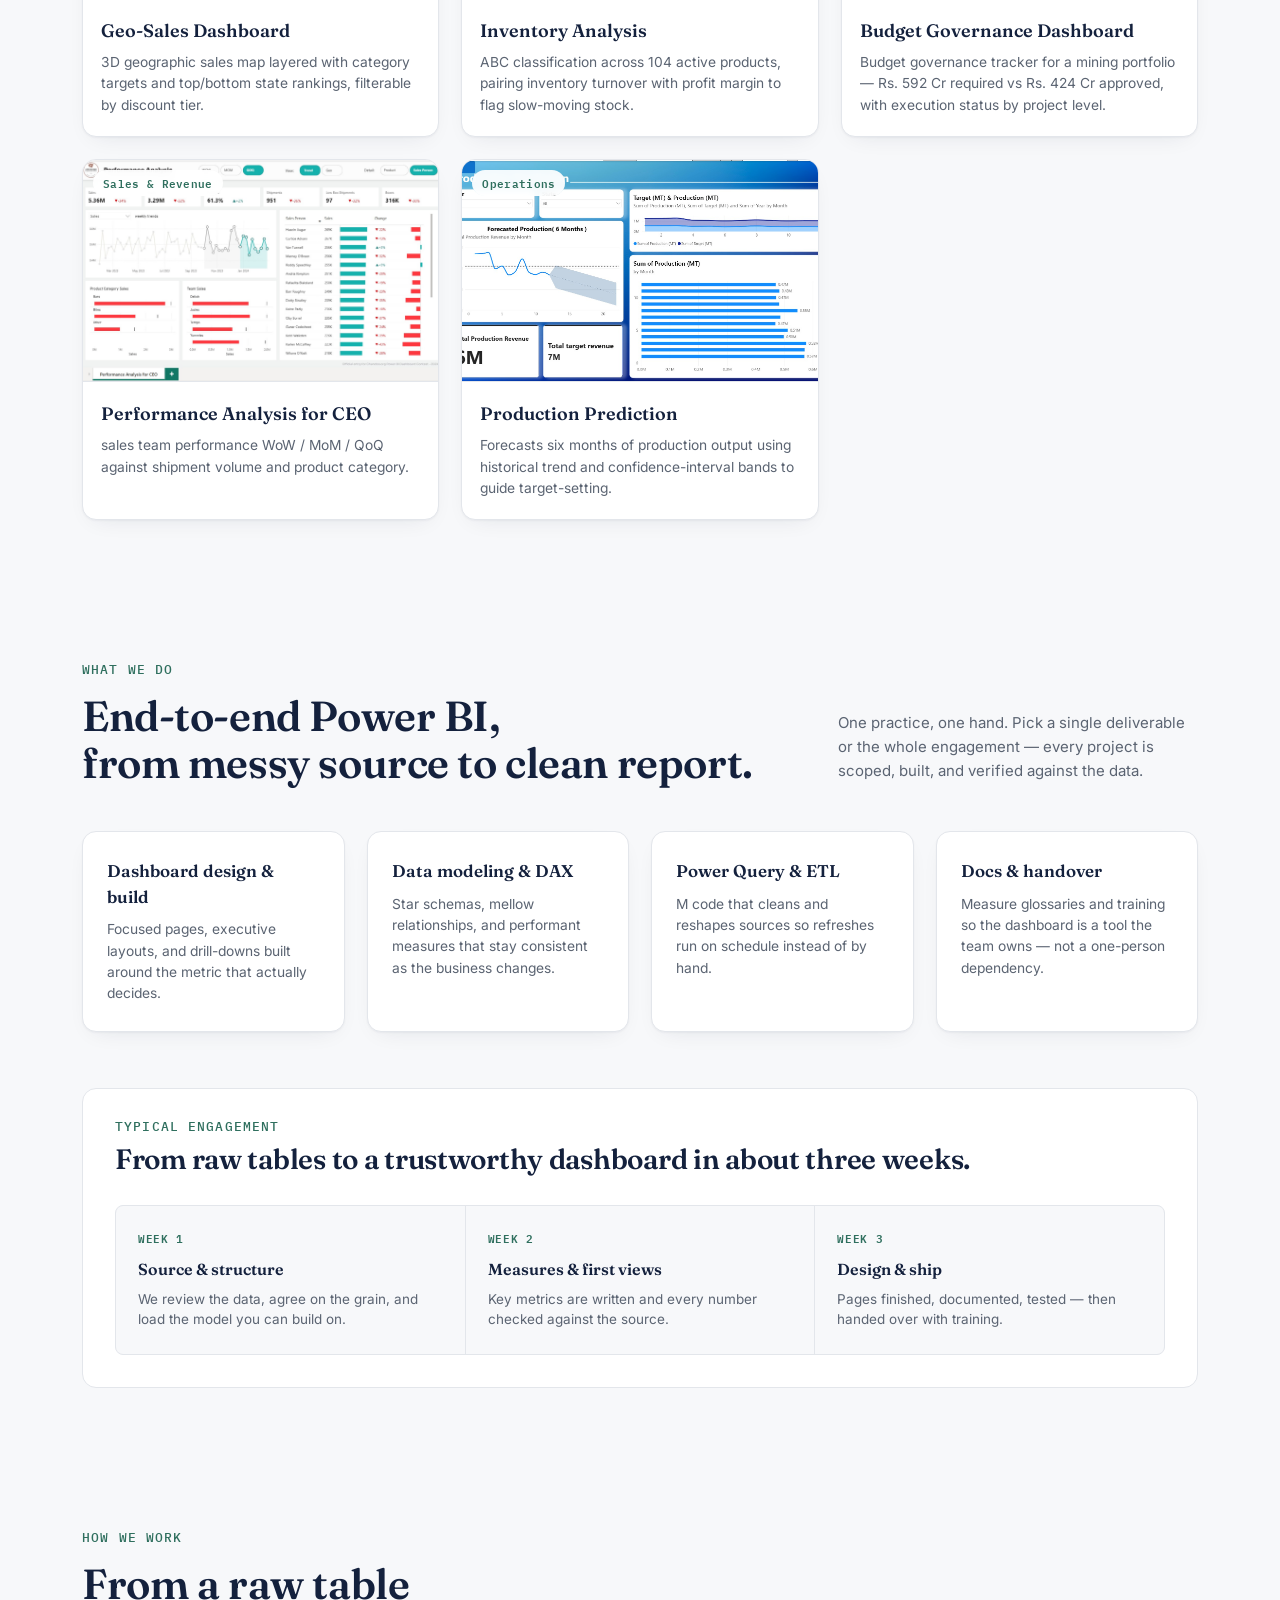
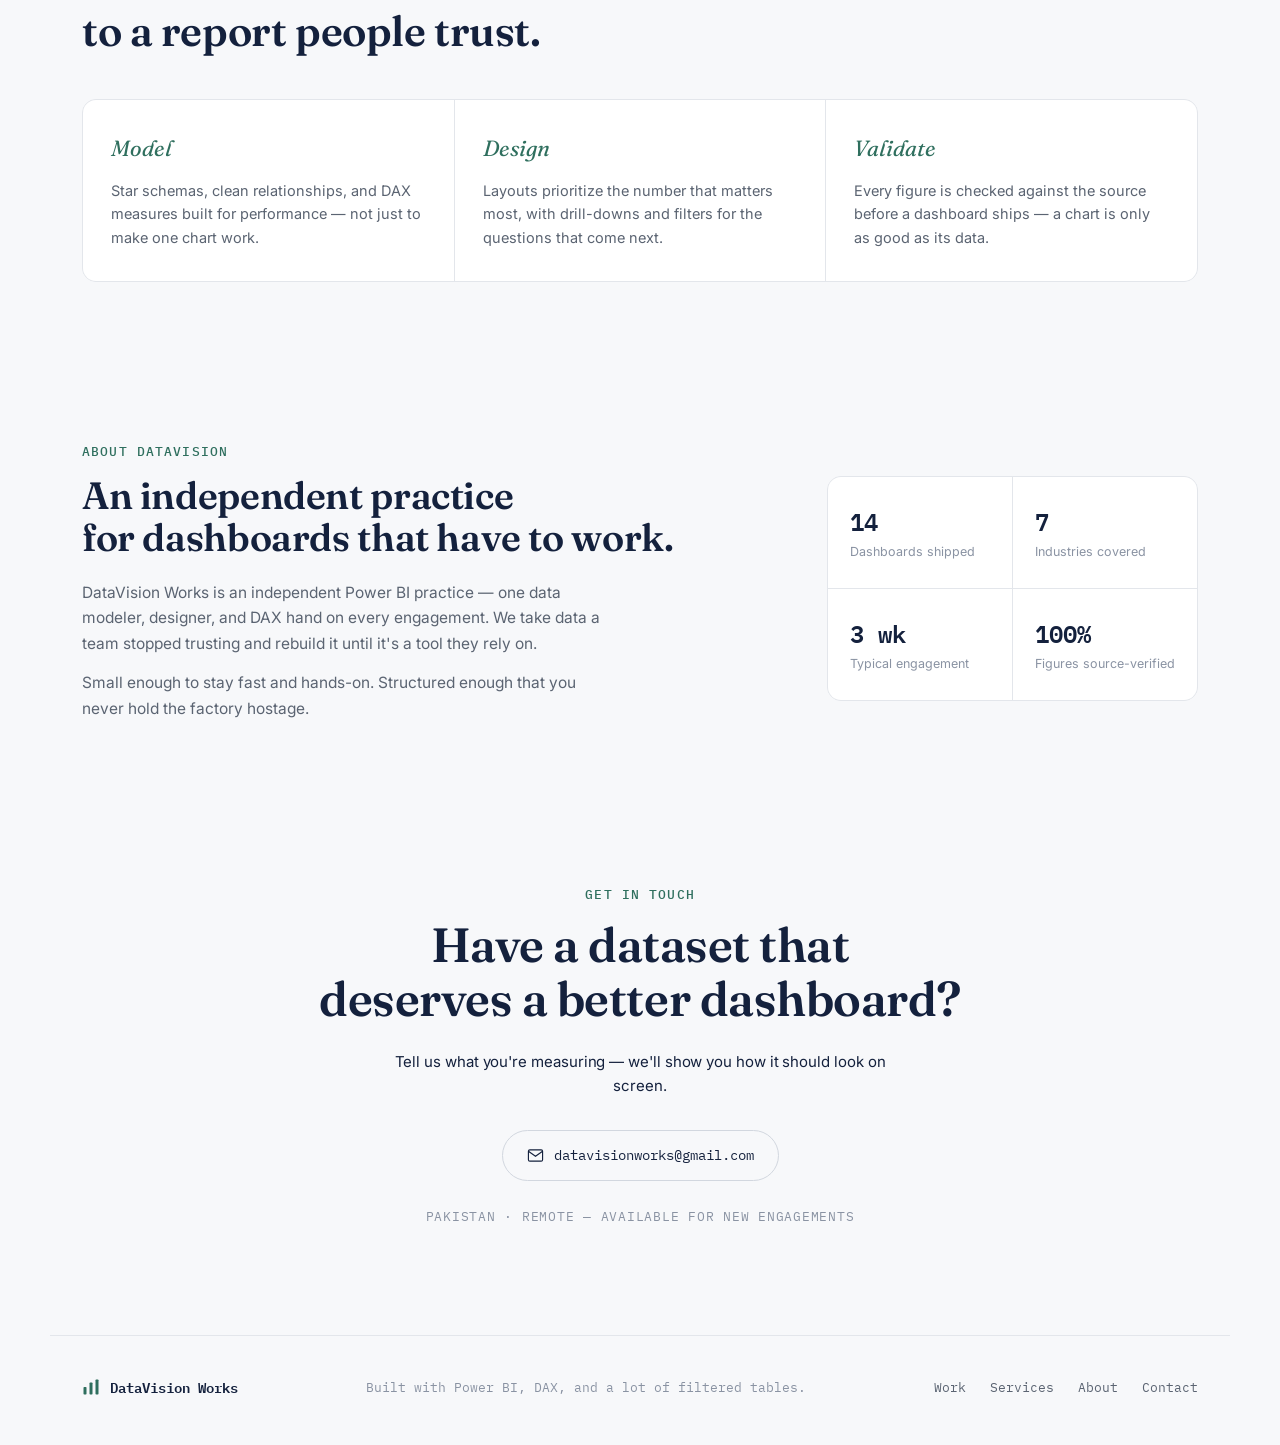
==== commit be7e2467: "Tier 1+2 polish: OG meta, favicon, scroll progress, sticky nav, reveals, filter counts, upgraded lig" ====
--- a/index.html
+++ b/index.html
@@ -5,6 +5,18 @@
 <meta name="viewport" content="width=device-width, initial-scale=1.0">
 <title>DataVision Works — Power BI Development &amp; Data Storytelling</title>
 <meta name="description" content="Power BI developer portfolio — dashboards spanning sales, operations, customer analytics, and project management.">
+<link rel="canonical" href="https://bi-knowledgeanalytics.github.io/bi-portfolio/">
+<link rel="icon" type="image/svg+xml" href="assets/favicon.svg">
+<meta property="og:type" content="website">
+<meta property="og:site_name" content="DataVision Works">
+<meta property="og:title" content="DataVision Works — Power BI Development &amp; Data Storytelling">
+<meta property="og:description" content="Power BI developer portfolio — dashboards spanning sales, operations, customer analytics, and project management.">
+<meta property="og:image" content="https://bi-knowledgeanalytics.github.io/bi-portfolio/assets/og-cover.png">
+<meta property="og:url" content="https://bi-knowledgeanalytics.github.io/bi-portfolio/">
+<meta name="twitter:card" content="summary_large_image">
+<meta name="twitter:title" content="DataVision Works — Power BI Development &amp; Data Storytelling">
+<meta name="twitter:description" content="Power BI developer portfolio — dashboards spanning sales, operations, customer analytics, and project management.">
+<meta name="twitter:image" content="https://bi-knowledgeanalytics.github.io/bi-portfolio/assets/og-cover.png">
 <link rel="preconnect" href="https://fonts.googleapis.com">
 <link rel="preconnect" href="https://fonts.gstatic.com" crossorigin>
 <link href="https://fonts.googleapis.com/css2?family=Fraunces:opsz,wght@9..144,400;9..144,500;9..144,600;9..144,700&family=Inter:wght@400;500;600;700&family=IBM+Plex+Mono:wght@400;500;600&display=swap" rel="stylesheet">
@@ -13,6 +25,7 @@
 <body>
 
 <div class="grain"></div>
+<div class="scroll-progress" id="scroll-progress" aria-hidden="true"></div>
 
 <header class="nav">
   <a href="#top" class="nav__mark">
@@ -34,7 +47,7 @@
 
   <!-- ============ HERO ============ -->
   <section class="hero">
-    <div class="hero__copy">
+    <div class="hero__copy" data-reveal>
       <p class="eyebrow">Power BI Development &amp; Data Storytelling</p>
       <h1 class="hero__title">Dashboards that turn<br>raw data into <span class="hero__title-accent">decisions.</span></h1>
       <p class="hero__sub">DataVision Works designs and builds Power BI dashboards that turn spreadsheets and warehouse tables into clear, confident decisions — data modeling, DAX, and interface design, end to end.</p>
@@ -49,7 +62,7 @@
       </dl>
     </div>
 
-    <div class="hero__widget" aria-hidden="true">
+    <div class="hero__widget" aria-hidden="true" data-reveal data-reveal-delay="120">
       <div class="live-dash">
         <div class="live-dash__bar">
           <span class="live-dash__dot"></span>
@@ -113,11 +126,11 @@
 
   <!-- ============ WHY NORTHSTAR ============ -->
   <section class="why" id="why">
-    <div class="section-head">
+    <div class="section-head" data-reveal>
       <p class="eyebrow">Why DataVision</p>
       <h2>A better dashboard becomes<br>a better business habit.</h2>
     </div>
-    <div class="why__grid">
+    <div class="why__grid" data-reveal data-reveal-delay="100">
       <article class="why__card">
         <span class="why__num">01</span>
         <h3>Models before screens</h3>
@@ -143,12 +156,12 @@
 
   <!-- ============ WORK ============ -->
   <section class="work" id="work">
-    <div class="section-head">
+    <div class="section-head" data-reveal>
       <p class="eyebrow">Selected work</p>
       <h2>Fourteen dashboards, <br>four kinds of problem.</h2>
     </div>
 
-    <div class="filters" role="tablist" aria-label="Filter projects by category">
+    <div class="filters" role="tablist" aria-label="Filter projects by category" data-reveal data-reveal-delay="100">
       <button class="filter is-active" data-filter="all" role="tab" aria-selected="true">All</button>
       <button class="filter" data-filter="sales" role="tab" aria-selected="false">Sales &amp; Revenue</button>
       <button class="filter" data-filter="pm" role="tab" aria-selected="false">Project Management</button>
@@ -162,14 +175,14 @@
   <!-- ============ SERVICES ============ -->
   <section class="services" id="services">
     <div class="services__top">
-      <div class="section-head">
+      <div class="section-head" data-reveal>
         <p class="eyebrow">What we do</p>
         <h2>End-to-end Power BI,<br>from messy source to clean report.</h2>
       </div>
       <p class="services__intro">One practice, one hand. Pick a single deliverable or the whole engagement — every project is scoped, built, and verified against the data.</p>
     </div>
 
-    <div class="services__grid">
+    <div class="services__grid" data-reveal data-reveal-delay="120">
       <article class="services__item">
         <h3>Dashboard design &amp; build</h3>
         <p>Focused pages, executive layouts, and drill-downs built around the metric that actually decides.</p>
@@ -188,7 +201,7 @@
       </article>
     </div>
 
-    <div class="timeline">
+    <div class="timeline" data-reveal>
       <div class="timeline__head">
         <p class="eyebrow">Typical engagement</p>
         <h3>From raw tables to a trustworthy dashboard in about three weeks.</h3>
@@ -215,11 +228,11 @@
 
   <!-- ============ APPROACH ============ -->
   <section class="approach" id="approach">
-    <div class="section-head">
+    <div class="section-head" data-reveal>
       <p class="eyebrow">How we work</p>
       <h2>From a raw table<br>to a report people trust.</h2>
     </div>
-    <div class="approach__grid">
+    <div class="approach__grid" data-reveal data-reveal-delay="100">
       <div class="approach__item">
         <span class="approach__mark">Model</span>
         <p>Star schemas, clean relationships, and DAX measures built for performance — not just to make one chart work.</p>
@@ -235,42 +248,9 @@
     </div>
   </section>
 
-  <!-- ============ TESTIMONIALS ============ -->
-  <section class="testimonials" id="testimonials">
-    <div class="section-head">
-      <p class="eyebrow">Client notes</p>
-      <h2>What teams say when<br>the dashboard is live.</h2>
-    </div>
-    <!-- Placeholder quotes — swap in real client copy before launch -->
-    <div class="testimonials__grid">
-      <figure class="testimonial">
-        <blockquote>"We stopped emailing the spreadsheet around. The dashboard settled the monthly debate in one screenshot."</blockquote>
-        <figcaption>
-          <span class="testimonial__name">Operations lead</span>
-          <span class="testimonial__role">Construction, MEA</span>
-        </figcaption>
-      </figure>
-      <figure class="testimonial">
-        <blockquote>"The measures match head-office numbers exactly. That alone bought the dashboard a lot of trust."</blockquote>
-        <figcaption>
-          <span class="testimonial__name">Financial controller</span>
-          <span class="testimonial__role">Mining</span>
-        </figcaption>
-      </figure>
-      <figure class="testimonial">
-        <blockquote>"Three weeks from CSVs to a dashboard the sales team actually use. The handover was painless."</blockquote>
-        <figcaption>
-          <span class="testimonial__name">Customer analytics lead</span>
-          <span class="testimonial__role">Retail &amp; e-commerce</span>
-        </figcaption>
-      </figure>
-    </div>
-    <p class="trusted">Trusted across mining, construction, retail &amp; e-commerce</p>
-  </section>
-
   <!-- ============ ABOUT ============ -->
   <section class="about" id="about">
-    <div class="about__grid">
+    <div class="about__grid" data-reveal>
       <div class="about__bio">
         <p class="eyebrow">About DataVision</p>
         <h2>An independent practice<br>for dashboards that have to work.</h2>
@@ -288,9 +268,9 @@
 
   <!-- ============ CONTACT ============ -->
   <section class="contact" id="contact">
-    <p class="eyebrow">Get in touch</p>
-    <h2>Have a dataset that<br>deserves a better dashboard?</h2>
-    <p class="contact__sub">Tell us what you're measuring — we'll show you how it should look on screen.</p>
+    <p class="eyebrow" data-reveal>Get in touch</p>
+    <h2 data-reveal data-reveal-delay="80">Have a dataset that<br>deserves a better dashboard?</h2>
+    <p class="contact__sub" data-reveal data-reveal-delay="160">Tell us what you're measuring — we'll show you how it should look on screen.</p>
     <div class="contact__links">
       <a href="mailto:datavisionworks@gmail.com" class="contact__link">
         <svg viewBox="0 0 24 24" fill="none" stroke="currentColor" stroke-width="1.6"><rect x="2" y="4" width="20" height="16" rx="2"/><path d="M2 6l10 7 10-7"/></svg>
@@ -321,6 +301,8 @@
 <!-- Lightbox -->
 <div class="lightbox" id="lightbox" aria-hidden="true">
   <button class="lightbox__close" id="lightbox-close" aria-label="Close">✕</button>
+  <button class="lightbox__prev" id="lightbox-prev" aria-label="Previous project">‹</button>
+  <button class="lightbox__next" id="lightbox-next" aria-label="Next project">›</button>
   <div class="lightbox__inner">
     <img id="lightbox-img" src="" alt="">
     <div class="lightbox__meta">
@@ -330,6 +312,8 @@
       <ul class="lightbox__tags" id="lightbox-tags"></ul>
     </div>
   </div>
+  <button class="lightbox__zoom" id="lightbox-zoom" aria-label="Toggle zoom">⤢</button>
+  <span class="lightbox__count" id="lightbox-count" aria-hidden="true"></span>
 </div>
 
 <script src="script.js"></script>
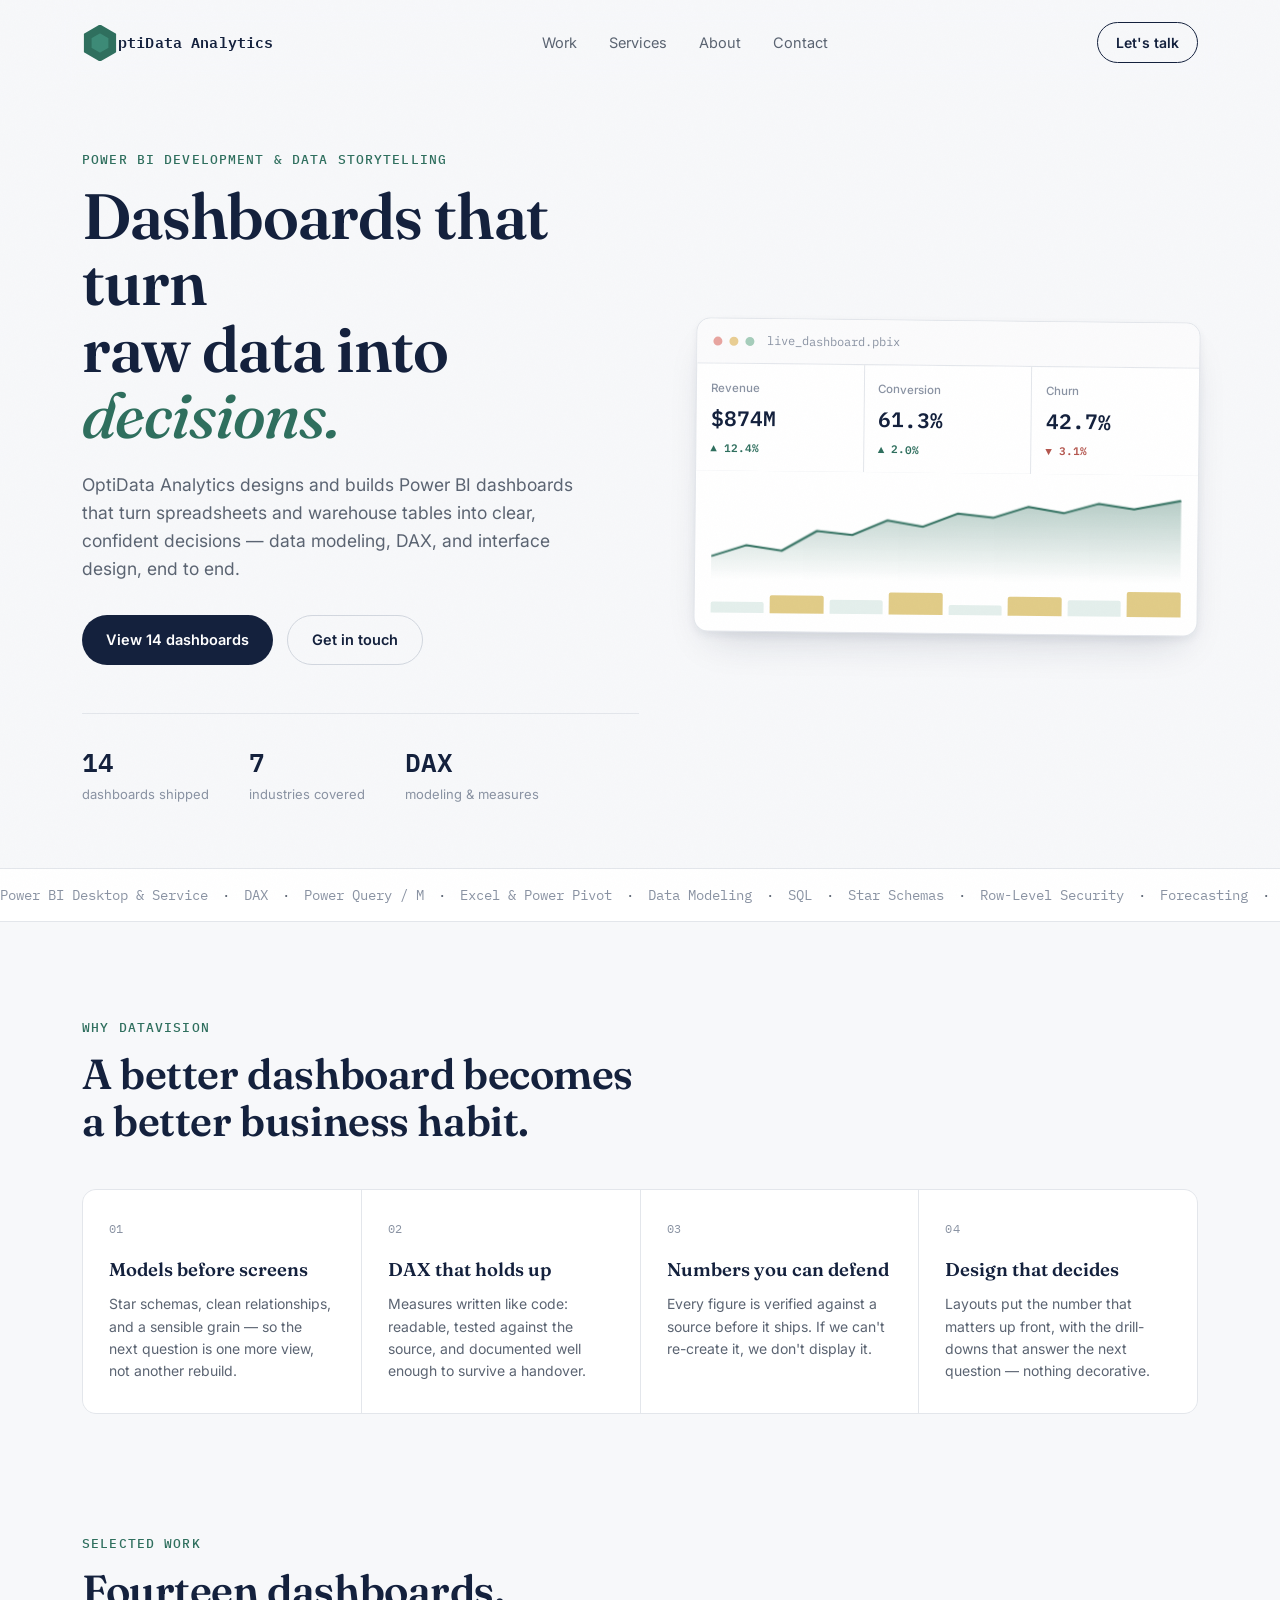
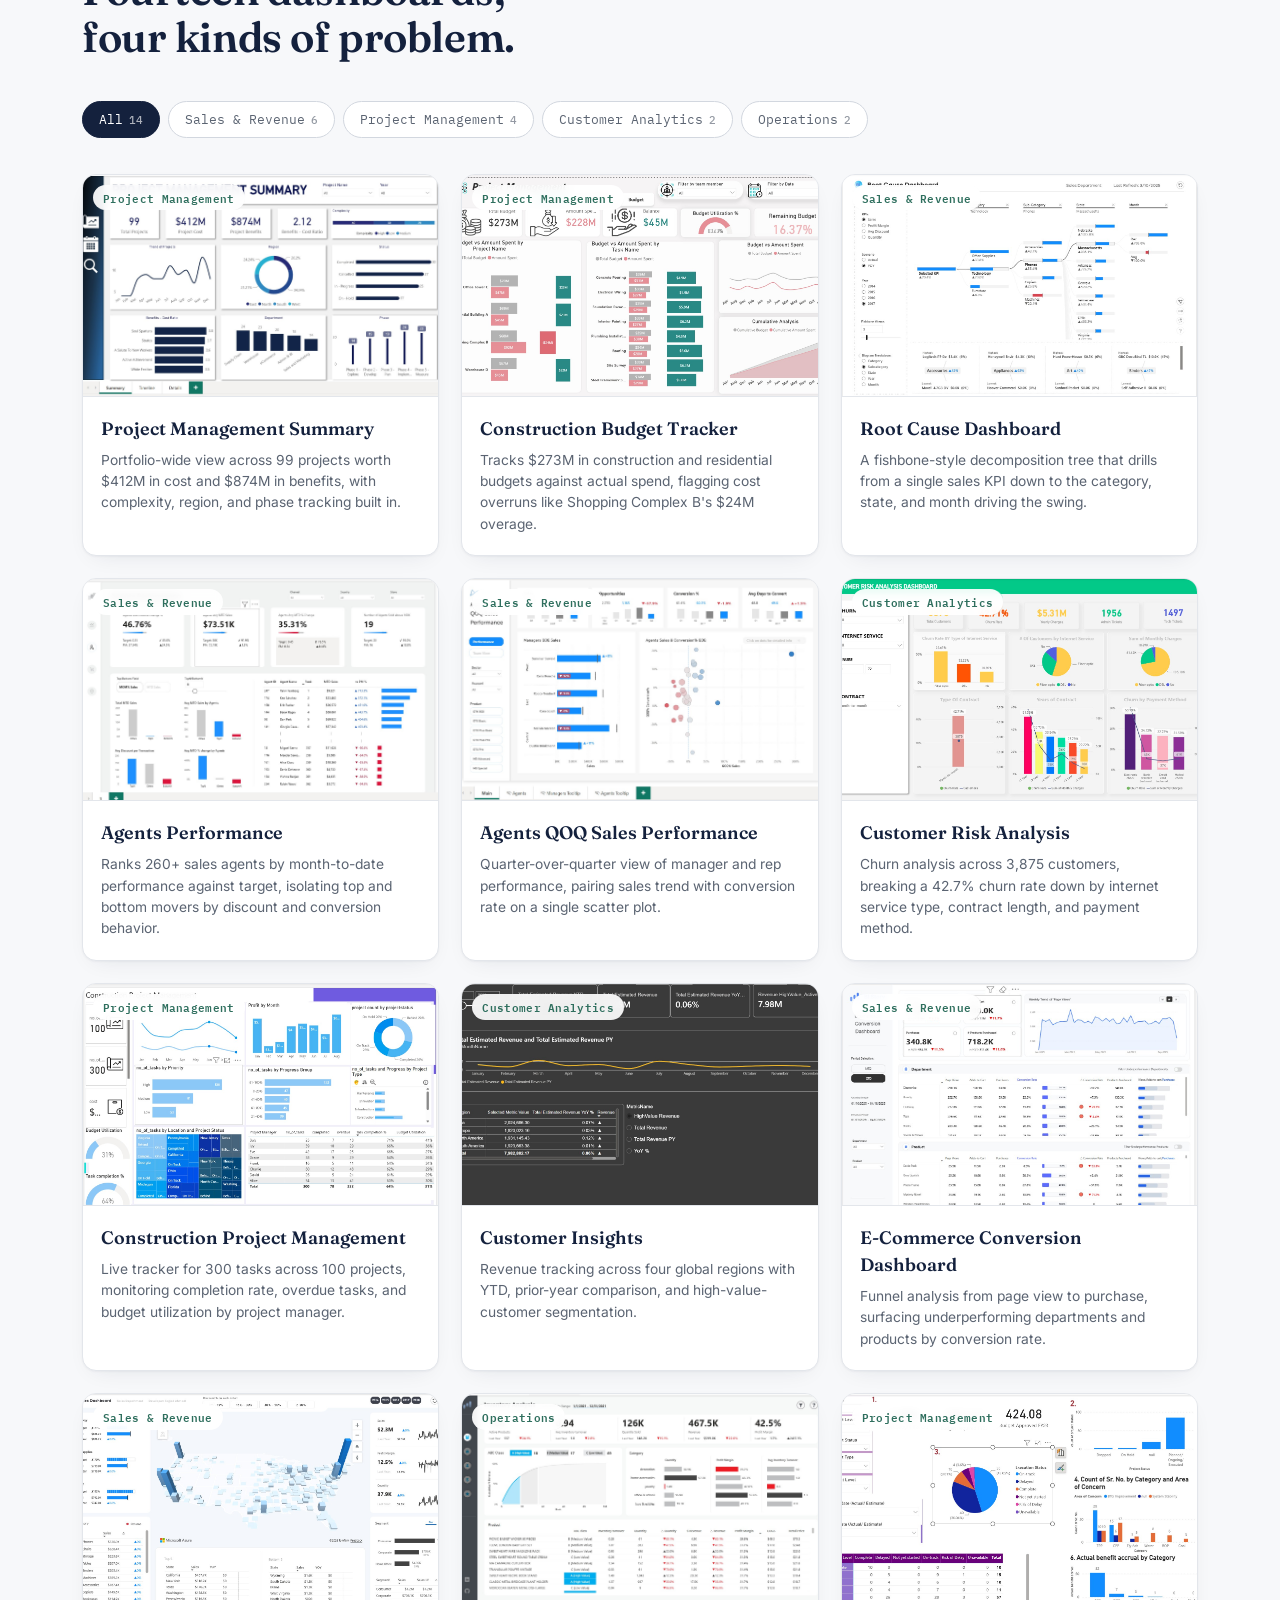
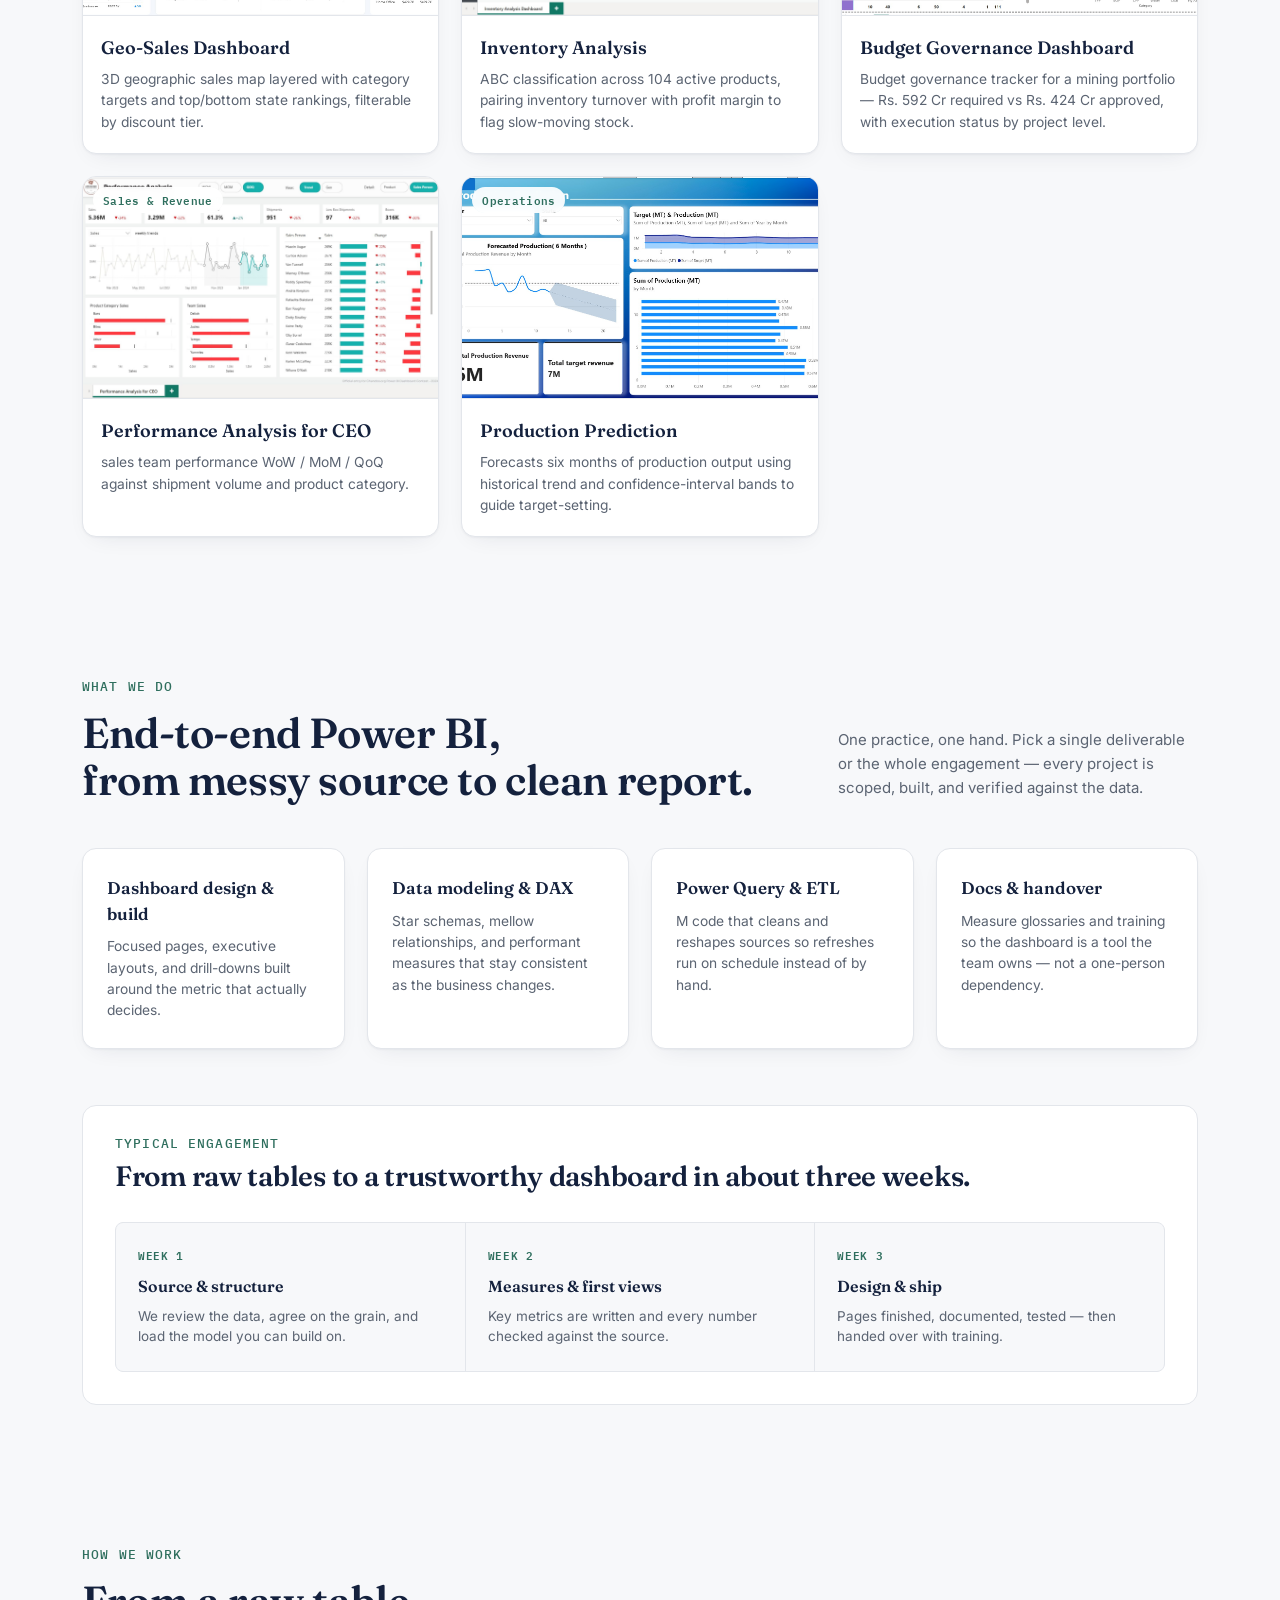
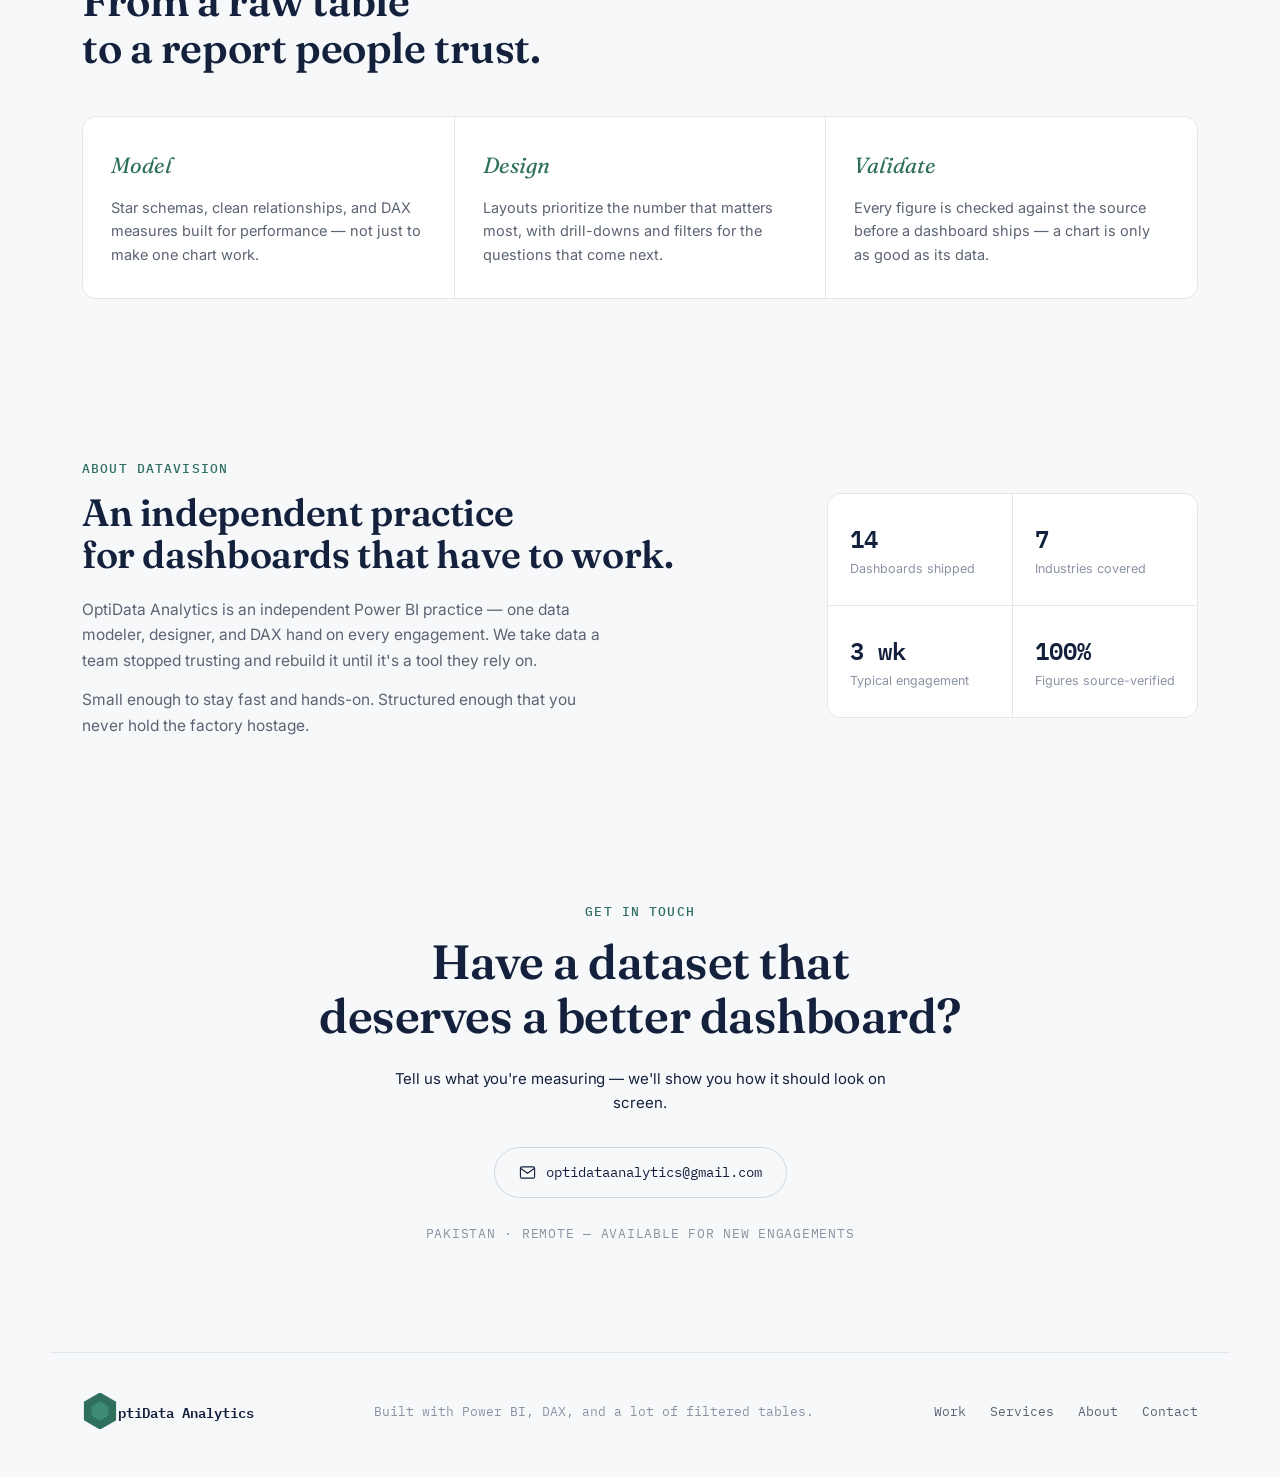
==== commit a7080b8b: "Rebrand to OptiData Analytics: ring logo, updated email" ====
--- a/index.html
+++ b/index.html
@@ -3,18 +3,18 @@
 <head>
 <meta charset="UTF-8">
 <meta name="viewport" content="width=device-width, initial-scale=1.0">
-<title>DataVision Works — Power BI Development &amp; Data Storytelling</title>
+<title>OptiData Analytics — Power BI Development &amp; Data Storytelling</title>
 <meta name="description" content="Power BI developer portfolio — dashboards spanning sales, operations, customer analytics, and project management.">
 <link rel="canonical" href="https://bi-knowledgeanalytics.github.io/bi-portfolio/">
 <link rel="icon" type="image/svg+xml" href="assets/favicon.svg">
 <meta property="og:type" content="website">
-<meta property="og:site_name" content="DataVision Works">
-<meta property="og:title" content="DataVision Works — Power BI Development &amp; Data Storytelling">
+<meta property="og:site_name" content="OptiData Analytics">
+<meta property="og:title" content="OptiData Analytics — Power BI Development &amp; Data Storytelling">
 <meta property="og:description" content="Power BI developer portfolio — dashboards spanning sales, operations, customer analytics, and project management.">
 <meta property="og:image" content="https://bi-knowledgeanalytics.github.io/bi-portfolio/assets/og-cover.png">
 <meta property="og:url" content="https://bi-knowledgeanalytics.github.io/bi-portfolio/">
 <meta name="twitter:card" content="summary_large_image">
-<meta name="twitter:title" content="DataVision Works — Power BI Development &amp; Data Storytelling">
+<meta name="twitter:title" content="OptiData Analytics — Power BI Development &amp; Data Storytelling">
 <meta name="twitter:description" content="Power BI developer portfolio — dashboards spanning sales, operations, customer analytics, and project management.">
 <meta name="twitter:image" content="https://bi-knowledgeanalytics.github.io/bi-portfolio/assets/og-cover.png">
 <link rel="preconnect" href="https://fonts.googleapis.com">
@@ -30,9 +30,8 @@
 <header class="nav">
   <a href="#top" class="nav__mark">
     <span class="nav__mark-icon" aria-hidden="true">
-      <svg viewBox="0 0 24 24" fill="none"><rect x="2" y="12" width="4" height="10" rx="1" fill="currentColor"/><rect x="10" y="6" width="4" height="16" rx="1" fill="currentColor"/><rect x="18" y="2" width="4" height="20" rx="1" fill="currentColor"/></svg>
-    </span>
-    DataVision Works
+      <svg viewBox="5.5 5 13 14" width="20" height="20"><path fill="#3D8B77" stroke="#2F6F5E" stroke-width="3" d="M16.76 14.75 L12 17.5 L7.24 14.75 L7.24 9.25 L12 6.5 L16.76 9.25 Z"/></svg>
+    </span>ptiData Analytics
   </a>
   <nav class="nav__links">
     <a href="#work">Work</a>
@@ -50,7 +49,7 @@
     <div class="hero__copy" data-reveal>
       <p class="eyebrow">Power BI Development &amp; Data Storytelling</p>
       <h1 class="hero__title">Dashboards that turn<br>raw data into <span class="hero__title-accent">decisions.</span></h1>
-      <p class="hero__sub">DataVision Works designs and builds Power BI dashboards that turn spreadsheets and warehouse tables into clear, confident decisions — data modeling, DAX, and interface design, end to end.</p>
+      <p class="hero__sub">OptiData Analytics designs and builds Power BI dashboards that turn spreadsheets and warehouse tables into clear, confident decisions — data modeling, DAX, and interface design, end to end.</p>
       <div class="hero__actions">
         <a href="#work" class="btn btn--primary">View 14 dashboards</a>
         <a href="#contact" class="btn btn--ghost">Get in touch</a>
@@ -254,7 +253,7 @@
       <div class="about__bio">
         <p class="eyebrow">About DataVision</p>
         <h2>An independent practice<br>for dashboards that have to work.</h2>
-        <p class="about__text">DataVision Works is an independent Power BI practice — one data modeler, designer, and DAX hand on every engagement. We take data a team stopped trusting and rebuild it until it's a tool they rely on.</p>
+        <p class="about__text">OptiData Analytics is an independent Power BI practice — one data modeler, designer, and DAX hand on every engagement. We take data a team stopped trusting and rebuild it until it's a tool they rely on.</p>
         <p class="about__text">Small enough to stay fast and hands-on. Structured enough that you never hold the factory hostage.</p>
       </div>
       <dl class="about__stats">
@@ -272,9 +271,9 @@
     <h2 data-reveal data-reveal-delay="80">Have a dataset that<br>deserves a better dashboard?</h2>
     <p class="contact__sub" data-reveal data-reveal-delay="160">Tell us what you're measuring — we'll show you how it should look on screen.</p>
     <div class="contact__links">
-      <a href="mailto:datavisionworks@gmail.com" class="contact__link">
+      <a href="mailto:optidataanalytics@gmail.com" class="contact__link">
         <svg viewBox="0 0 24 24" fill="none" stroke="currentColor" stroke-width="1.6"><rect x="2" y="4" width="20" height="16" rx="2"/><path d="M2 6l10 7 10-7"/></svg>
-        datavisionworks@gmail.com
+        optidataanalytics@gmail.com
       </a>
     </div>
     <p class="contact__location">Pakistan · Remote — available for new engagements</p>
@@ -285,9 +284,8 @@
 <footer class="footer">
   <span class="footer__brand">
     <span class="footer__brand-icon" aria-hidden="true">
-      <svg viewBox="0 0 24 24" fill="none"><rect x="2" y="12" width="4" height="10" rx="1" fill="currentColor"/><rect x="10" y="6" width="4" height="16" rx="1" fill="currentColor"/><rect x="18" y="2" width="4" height="20" rx="1" fill="currentColor"/></svg>
-    </span>
-    DataVision Works
+      <svg viewBox="5.5 5 13 14" width="20" height="20"><path fill="#3D8B77" stroke="#2F6F5E" stroke-width="3" d="M16.76 14.75 L12 17.5 L7.24 14.75 L7.24 9.25 L12 6.5 L16.76 9.25 Z"/></svg>
+    </span>ptiData Analytics
   </span>
   <p class="footer__note">Built with Power BI, DAX, and a lot of filtered tables.</p>
   <nav class="footer__links" aria-label="Footer">
--- a/style.css
+++ b/style.css
@@ -41,6 +41,7 @@
 @media (prefers-reduced-motion: reduce){
   html{ scroll-behavior: auto; }
   *{ animation-duration: 0.001ms !important; animation-iteration-count: 1 !important; transition-duration: 0.001ms !important; }
+  [data-reveal]{ opacity: 1; transform: none; }
 }
 
 a{ color: inherit; text-decoration: none; }
@@ -63,6 +64,17 @@
   margin-bottom: 14px;
 }
 
+/* scroll-reveal — elements start hidden, JS adds .is-revealed when in view */
+[data-reveal]{
+  opacity: 0;
+  transform: translateY(22px);
+  transition: opacity 0.6s ease, transform 0.6s ease;
+}
+[data-reveal].is-revealed{
+  opacity: 1;
+  transform: none;
+}
+
 /* subtle paper grain, very low opacity — texture without noise-as-decoration */
 .grain{
   position: fixed; inset: 0; pointer-events: none; z-index: 999;
@@ -70,26 +82,47 @@
   background-image: url("data:image/svg+xml,%3Csvg xmlns='http://www.w3.org/2000/svg' width='120' height='120'%3E%3Cfilter id='n'%3E%3CfeTurbulence type='fractalNoise' baseFrequency='0.9' numOctaves='2' stitchTiles='stitch'/%3E%3C/filter%3E%3Crect width='100%25' height='100%25' filter='url(%23n)'/%3E%3C/svg%3E");
 }
 
+/* reading-progress bar, sits above the sticky nav */
+.scroll-progress{
+  position: fixed; top: 0; left: 0;
+  height: 3px; width: 0%;
+  background: linear-gradient(90deg, var(--accent), #7FB39B);
+  z-index: 1001;
+  pointer-events: none;
+}
+
 /* ===========================================================
    NAV
 =========================================================== */
 .nav{
+  position: sticky;
+  top: 0;
+  z-index: 100;
   max-width: var(--max);
   margin: 0 auto;
-  padding: 28px 32px 0;
+  padding: 22px 32px;
   display: flex;
   align-items: center;
   justify-content: space-between;
   gap: 24px;
+  background: rgba(247,248,250,0.82);
+  backdrop-filter: blur(12px);
+  -webkit-backdrop-filter: blur(12px);
+  border-bottom: 1px solid transparent;
+  transition: border-color 0.2s ease, box-shadow 0.2s ease, padding 0.2s ease;
+}
+.nav.is-scrolled{
+  border-bottom-color: var(--border);
+  box-shadow: 0 6px 24px rgba(20,33,61,0.06);
 }
 .nav__mark{
-  display: flex; align-items: center; gap: 10px;
+  display: flex; align-items: center; gap: 0;
   font-family: var(--font-mono);
   font-weight: 600;
   font-size: 14.5px;
   letter-spacing: 0.01em;
 }
-.nav__mark-icon{ color: var(--accent); width: 20px; height: 20px; }
+.nav__mark-icon{ color: var(--accent); width: 36px; height: 36px; }
 .nav__mark-icon svg{ width: 100%; height: 100%; }
 .nav__links{ display: flex; gap: 32px; font-size: 14.5px; color: var(--slate); }
 .nav__links a{ transition: color 0.15s; }
@@ -105,7 +138,7 @@
 
 @media (max-width: 720px){
   .nav__links{ display: none; }
-  .nav{ padding: 24px 20px 0; }
+  .nav{ padding: 16px 20px; }
 }
 
 /* ===========================================================
@@ -143,6 +176,11 @@
   line-height: 1.6;
 }
 
+.hero__sub-accent{
+  font-weight: 700;
+  color: var(--gold);
+}
+
 .hero__actions{
   display: flex; gap: 14px; margin-top: 32px;
 }
@@ -280,6 +318,7 @@
   width: max-content;
 }
 .skillstrip__track span:nth-child(odd){ color: var(--slate-soft); }
+.skillstrip:hover .skillstrip__track{ animation-play-state: paused; }
 @keyframes scroll-left{
   from{ transform: translateX(0); }
   to{ transform: translateX(-50%); }
@@ -365,6 +404,12 @@
 .filter.is-active{
   background: var(--ink); color: var(--surface); border-color: var(--ink);
 }
+.filter__count{
+  font-size: 10.5px;
+  font-weight: 500;
+  opacity: 0.65;
+  margin-left: 6px;
+}
 
 .grid{
   display: grid;
@@ -563,58 +608,6 @@
 /* ===========================================================
    CONTACT
 =========================================================== */
-/* ===========================================================
-   TESTIMONIALS
-========================================================== */
-.testimonials{
-  max-width: var(--max);
-  margin: 0 auto;
-  padding: 100px 32px 60px;
-}
-.testimonials__grid{
-  display: grid; grid-template-columns: repeat(3, 1fr);
-  gap: 22px;
-  margin-top: 44px;
-}
-.testimonial{
-  background: var(--surface);
-  border: 1px solid var(--border);
-  border-radius: var(--radius);
-  box-shadow: var(--shadow-card);
-  padding: 30px 28px 26px;
-  display: flex; flex-direction: column; justify-content: space-between; gap: 22px;
-  margin: 0;
-}
-.testimonial blockquote{
-  font-family: var(--font-display);
-  font-size: 17px; line-height: 1.45; font-weight: 500;
-  color: var(--ink);
-  letter-spacing: -0.005em;
-}
-.testimonial figcaption{
-  display: flex; flex-direction: column; gap: 2px;
-  border-top: 1px solid var(--border);
-  padding-top: 16px;
-}
-.testimonial__name{ font-size: 13.5px; font-weight: 600; color: var(--ink); }
-.testimonial__role{ font-family: var(--font-mono); font-size: 11.5px; color: var(--slate-soft); }
-.trusted{
-  margin-top: 40px;
-  text-align: center;
-  font-family: var(--font-mono);
-  font-size: 12.5px;
-  letter-spacing: 0.06em; text-transform: uppercase;
-  color: var(--slate-soft);
-}
-.trusted::before, .trusted::after{
-  content: "";
-  display: inline-block;
-  width: 28px; height: 1px;
-  background: var(--border-strong);
-  vertical-align: middle; margin: 0 14px;
-}
-@media (max-width: 860px){ .testimonials__grid{ grid-template-columns: 1fr; } }
-
 /* ===========================================================
    ABOUT
 ========================================================== */
@@ -723,13 +716,19 @@
   border-top: 1px solid var(--border);
 }
 .footer__brand{
-  display: inline-flex; align-items: center; gap: 10px;
+  display: inline-flex; align-items: center; gap: 0;
   font-family: var(--font-mono);
   font-weight: 600; font-size: 14px;
   color: var(--ink);
 }
-.footer__brand-icon{ width: 18px; height: 18px; color: var(--accent); }
+.footer__brand-icon{ width: 36px; height: 36px; color: var(--accent); }
 .footer__brand-icon svg{ width: 100%; height: 100%; }
+.footer__brand-text{ display: flex; flex-direction: column; gap: 2px; }
+.footer__tagline{
+  font-family: var(--font-mono);
+  font-size: 11px; font-weight: 400;
+  color: var(--slate-soft);
+}
 .footer__note{
   font-family: var(--font-mono);
   font-size: 12.5px; color: var(--slate-soft);
@@ -807,3 +806,53 @@
   transition: transform 0.15s;
 }
 .lightbox__close:hover{ transform: rotate(90deg); }
+
+.lightbox__prev,
+.lightbox__next{
+  position: fixed;
+  top: 50%;
+  transform: translateY(-50%);
+  width: 46px; height: 46px;
+  border-radius: 50%;
+  background: var(--surface);
+  border: 1px solid var(--border);
+  color: var(--ink);
+  font-size: 18px;
+  transition: background 0.15s ease, color 0.15s ease;
+}
+.lightbox__prev{ left: 32px; }
+.lightbox__next{ right: 32px; }
+.lightbox__prev:hover,
+.lightbox__next:hover{
+  background: var(--accent);
+  color: var(--surface);
+}
+.lightbox__zoom{
+  position: fixed;
+  bottom: 28px; right: 32px;
+  width: 42px; height: 42px;
+  border-radius: 50%;
+  background: var(--surface);
+  border: 1px solid var(--border);
+  color: var(--ink);
+  font-size: 15px;
+  transition: background 0.15s ease, color 0.15s ease;
+}
+.lightbox__zoom:hover{ background: var(--accent); color: var(--surface); }
+.lightbox__count{
+  position: fixed;
+  bottom: 36px; left: 50%;
+  transform: translateX(-50%);
+  font-family: var(--font-mono);
+  font-size: 12px;
+  letter-spacing: 0.04em;
+  color: rgba(255,255,255,0.75);
+  background: rgba(20,33,61,0.55);
+  padding: 6px 14px;
+  border-radius: 100px;
+  pointer-events: none;
+}
+@media (max-width: 640px){
+  .lightbox__prev{ left: 16px; }
+  .lightbox__next{ right: 16px; }
+}
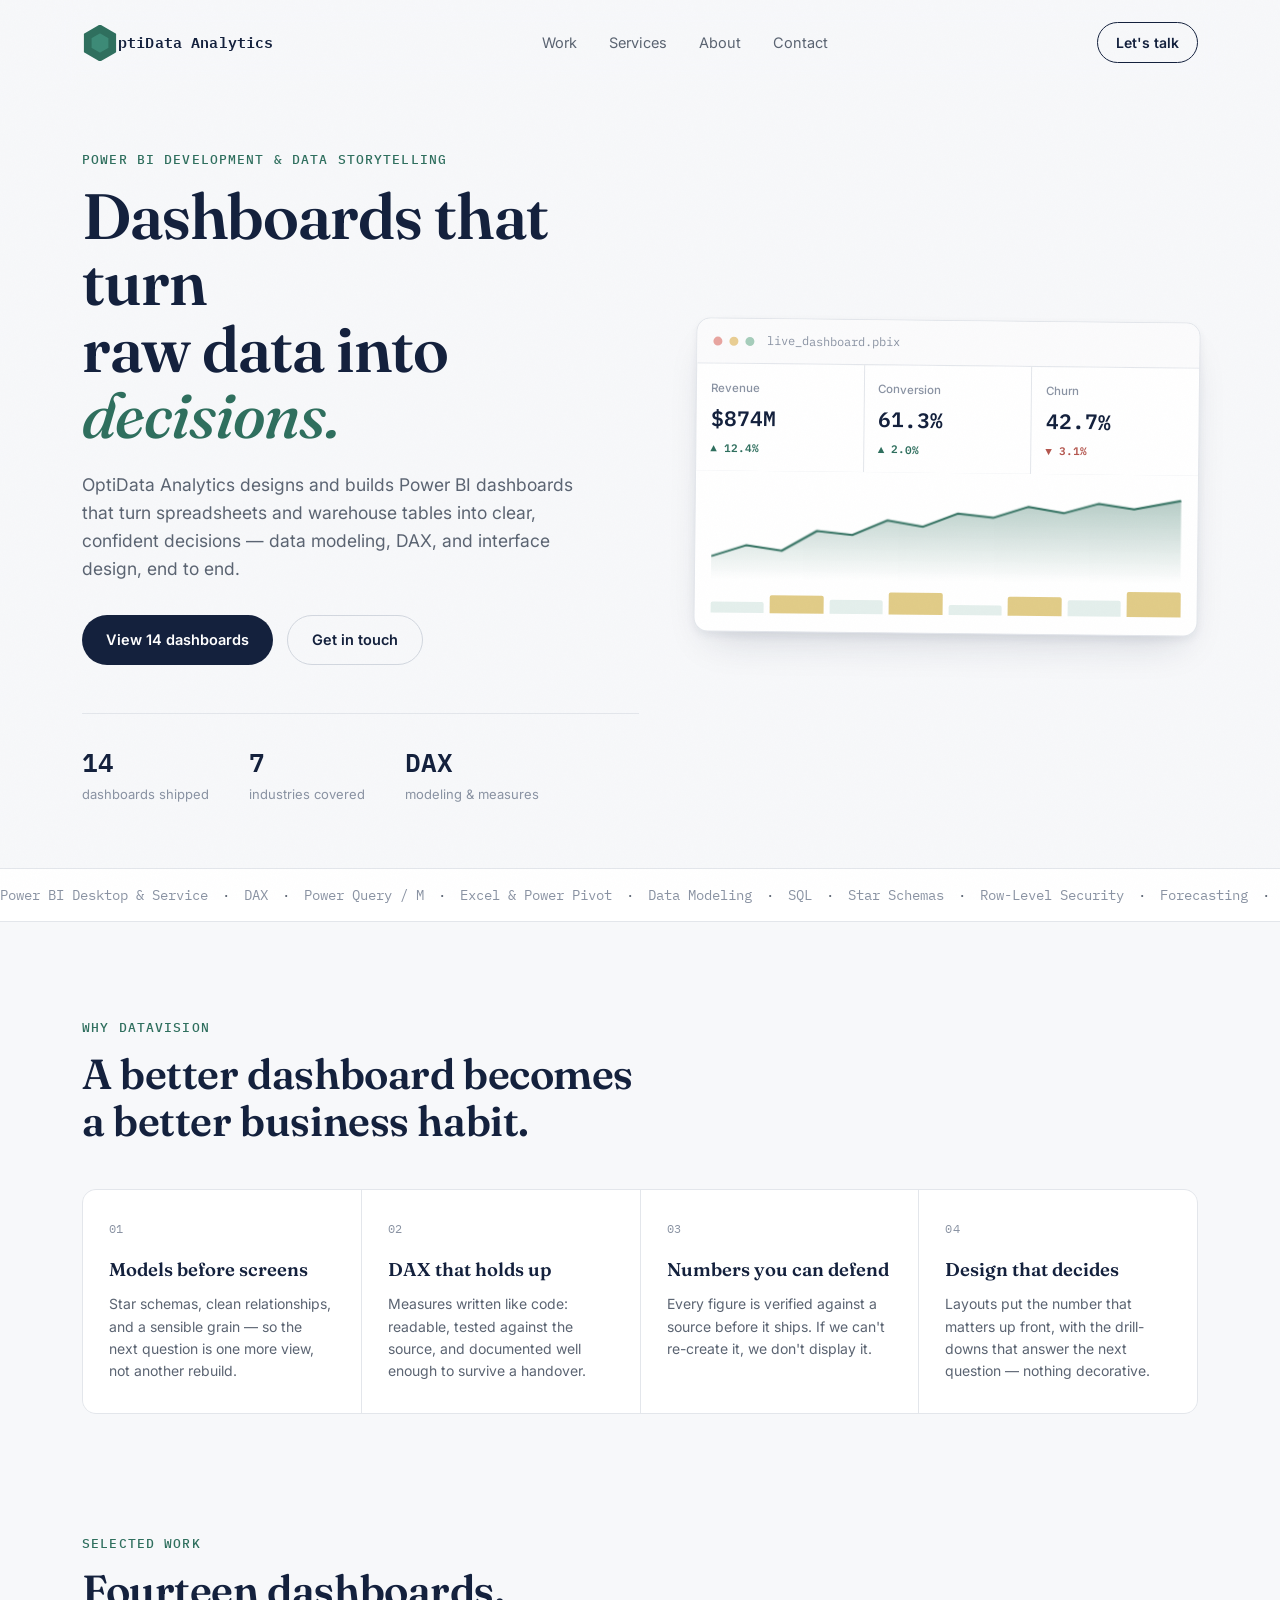
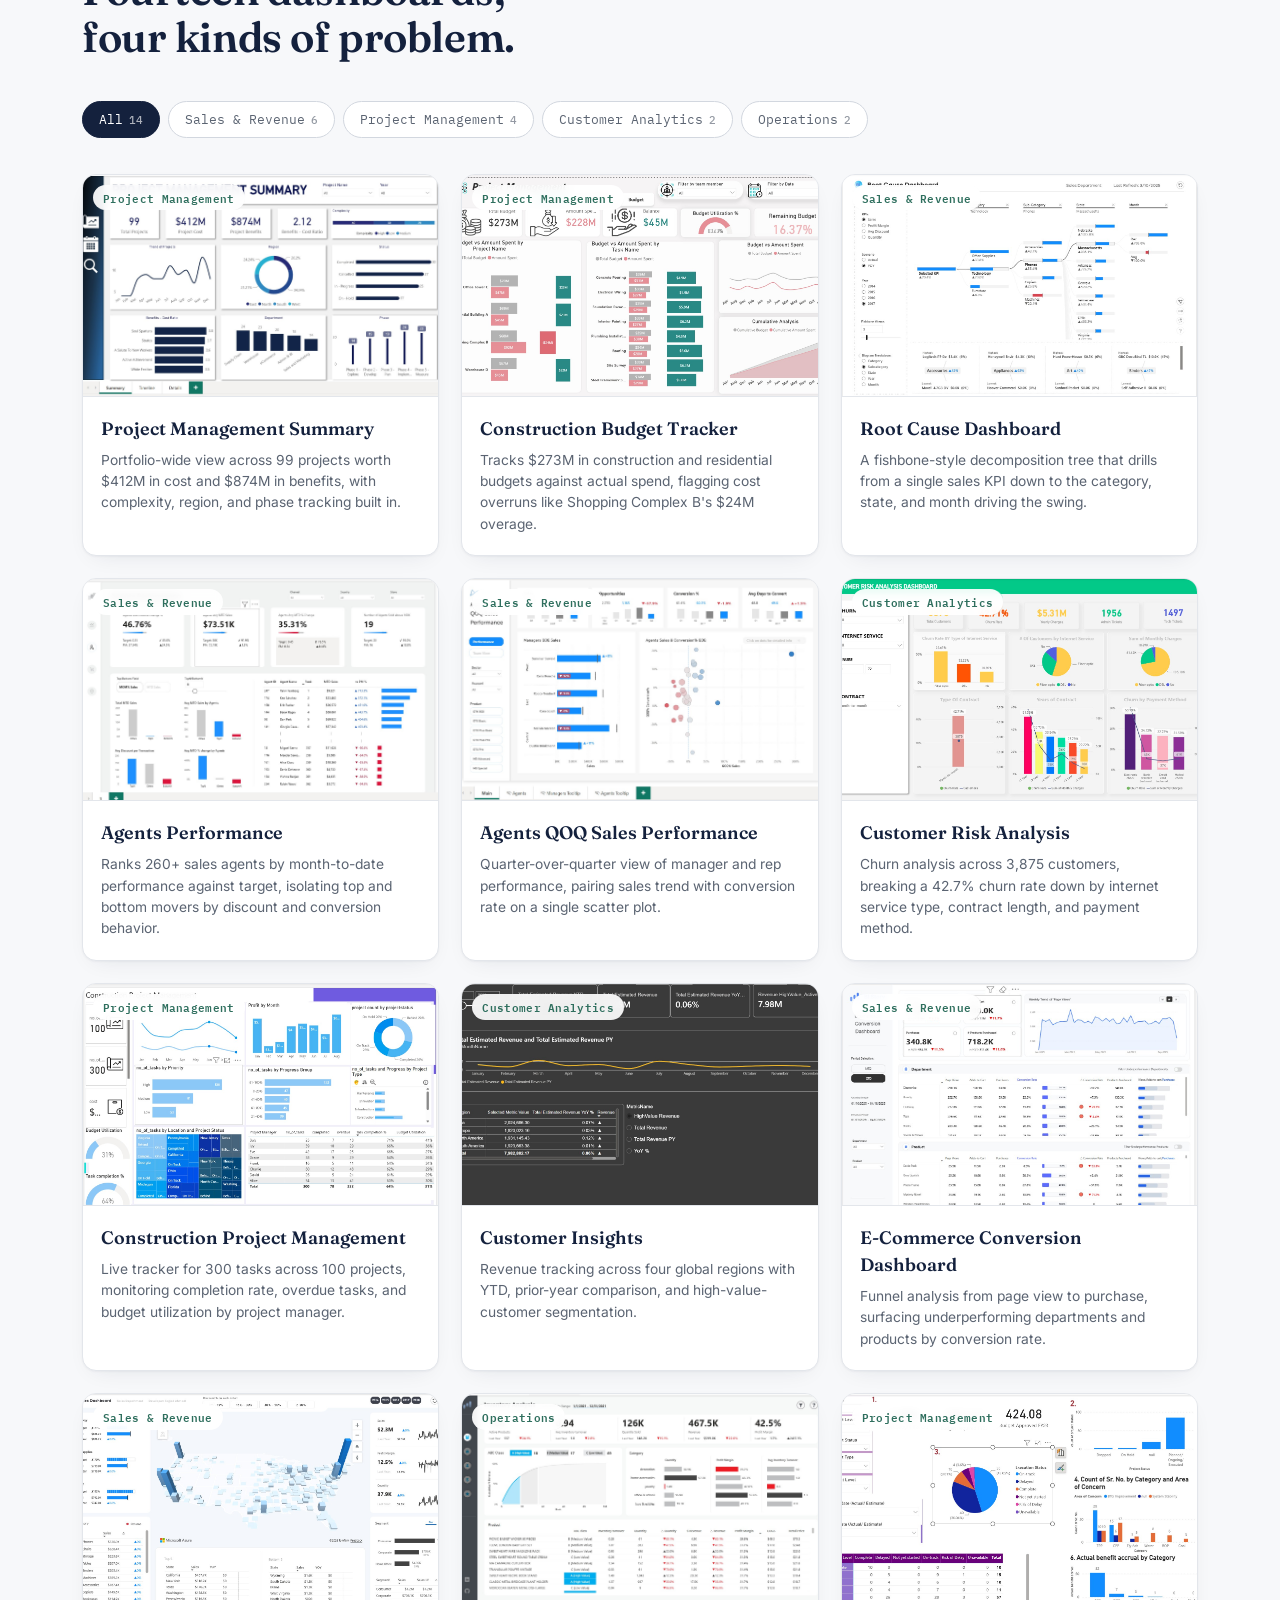
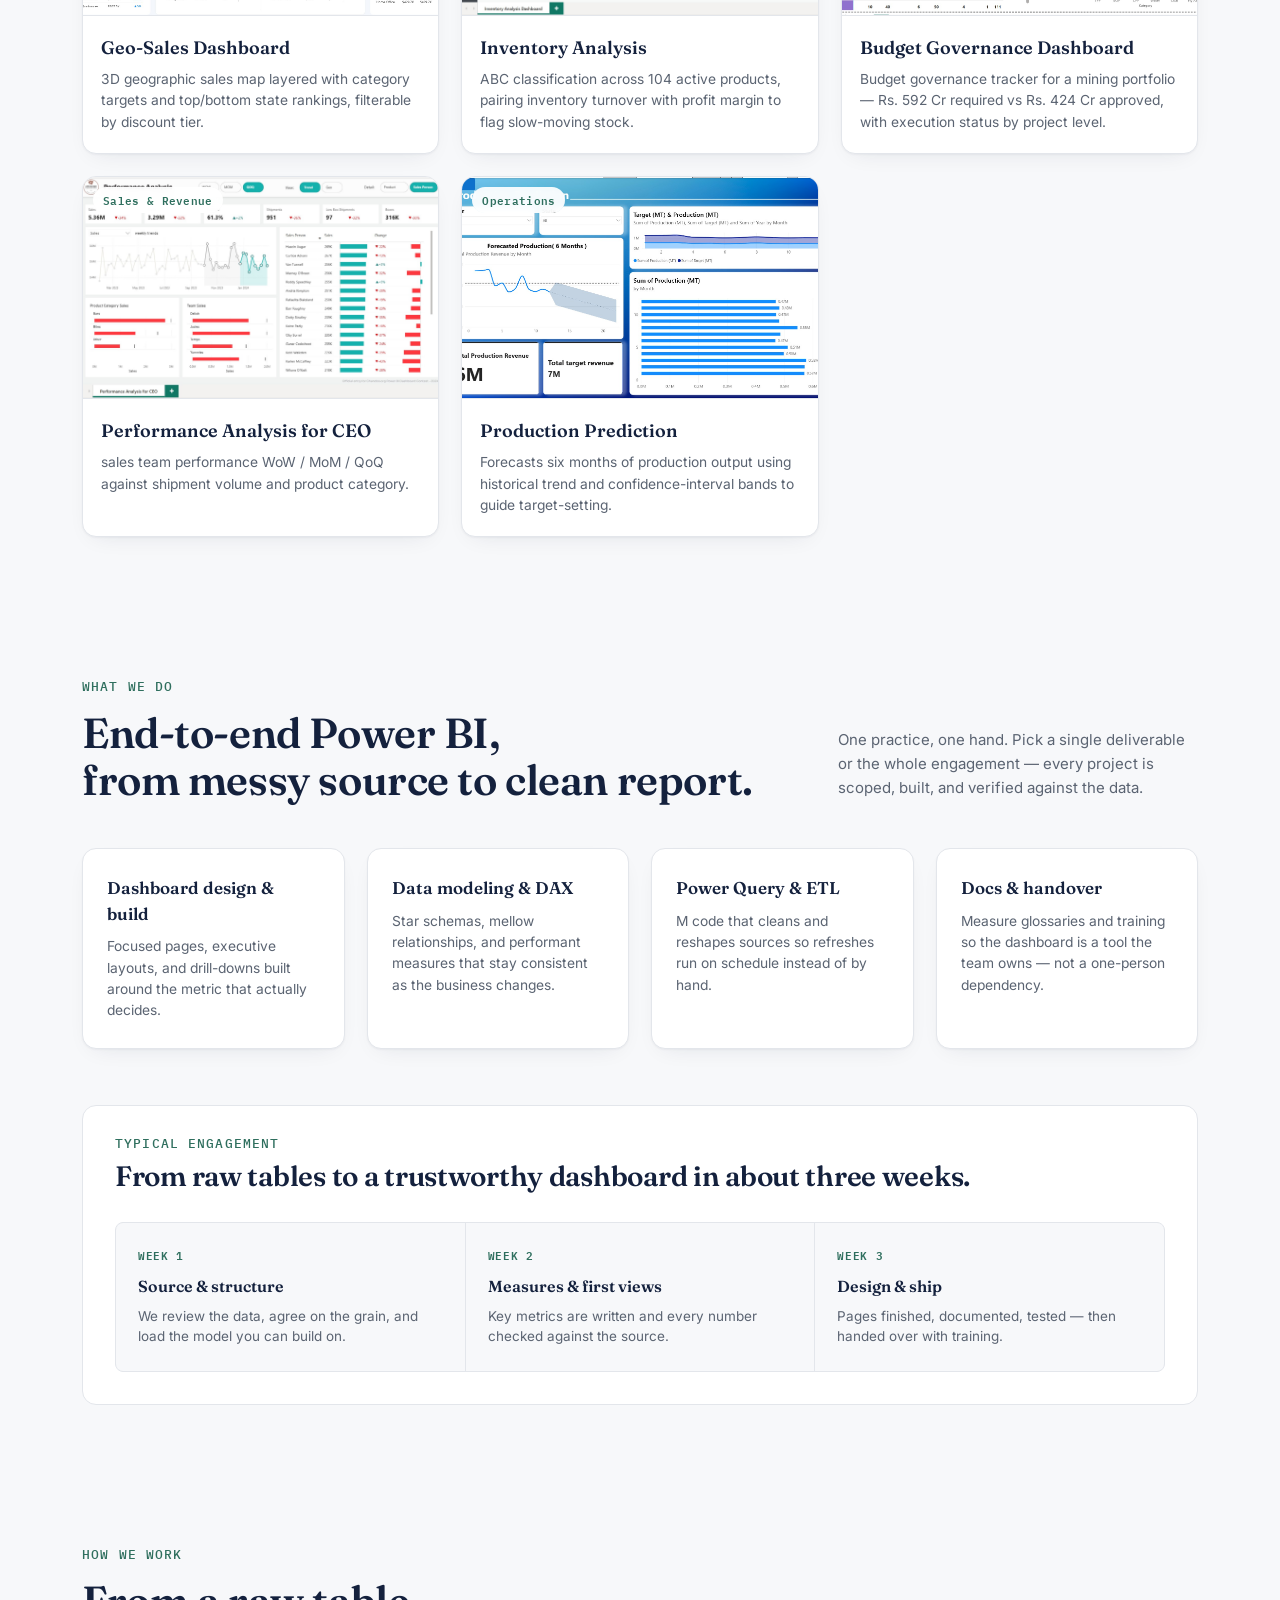
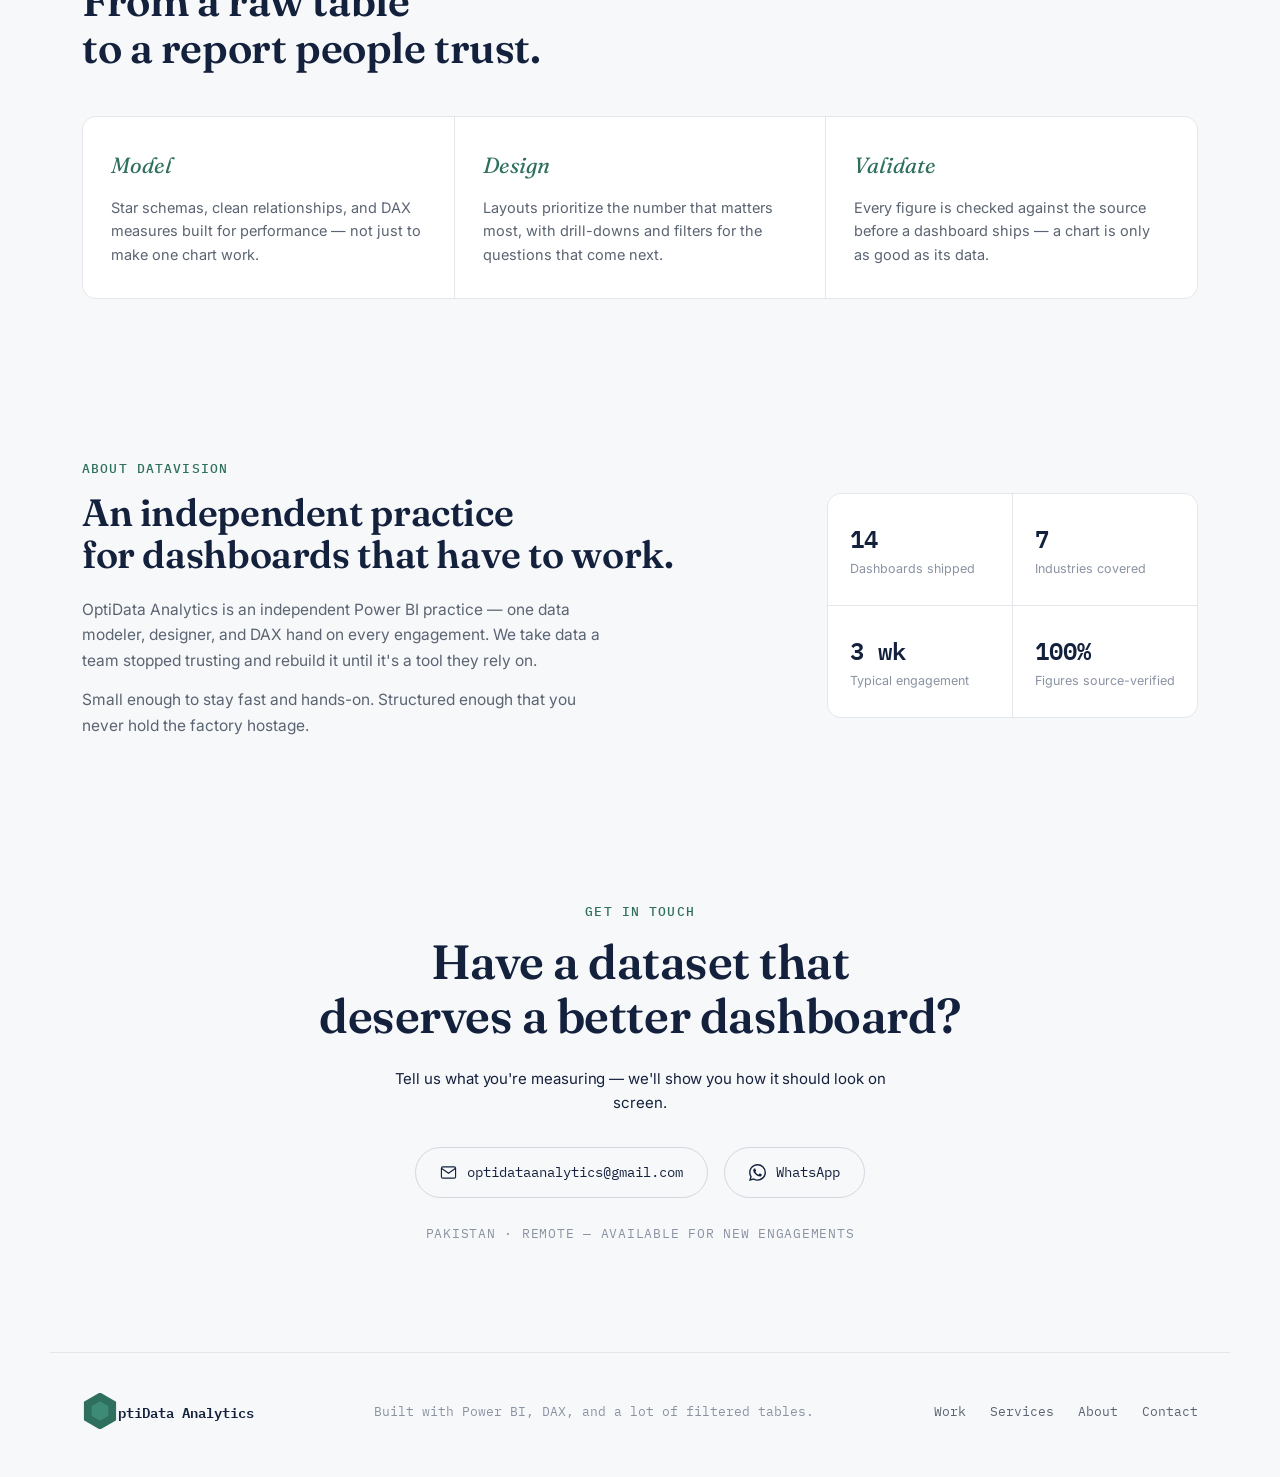
==== commit 6871dcea: "Add WhatsApp contact link for mobile users" ====
--- a/index.html
+++ b/index.html
@@ -275,6 +275,10 @@
         <svg viewBox="0 0 24 24" fill="none" stroke="currentColor" stroke-width="1.6"><rect x="2" y="4" width="20" height="16" rx="2"/><path d="M2 6l10 7 10-7"/></svg>
         optidataanalytics@gmail.com
       </a>
+      <a href="https://wa.me/923400962530" class="contact__link" target="_blank" rel="noopener">
+        <svg viewBox="0 0 24 24" fill="currentColor"><path d="M17.472 14.382c-.297-.149-1.758-.867-2.03-.967-.273-.099-.471-.148-.67.15-.197.297-.767.966-.94 1.164-.173.199-.347.223-.644.075-.297-.15-1.255-.463-2.39-1.475-.883-.788-1.48-1.761-1.653-2.059-.173-.297-.019-.458.13-.606.134-.133.298-.347.446-.52.149-.174.198-.298.298-.497.099-.198.05-.371-.025-.52-.075-.149-.669-1.612-.916-2.207-.242-.579-.487-.5-.669-.51-.173-.008-.371-.01-.57-.01-.198 0-.52.074-.792.372-.272.297-1.04 1.016-1.04 2.479 0 1.462 1.065 2.875 1.213 3.074.149.198 2.096 3.2 5.077 4.487.709.306 1.262.489 1.694.625.712.227 1.36.195 1.871.118.571-.085 1.758-.719 2.006-1.413.248-.694.248-1.289.173-1.413-.074-.124-.272-.198-.57-.347m-5.421 7.403h-.004a9.87 9.87 0 01-5.031-1.378l-.361-.214-3.741.982.998-3.648-.235-.374a9.86 9.86 0 01-1.51-5.26c.001-5.45 4.436-9.884 9.888-9.884 2.64 0 5.122 1.03 6.988 2.898a9.825 9.825 0 012.893 6.994c-.003 5.45-4.437 9.884-9.885 9.884m8.413-18.297A11.815 11.815 0 0012.05 0C5.495 0 .16 5.335.157 11.892c0 2.096.547 4.142 1.588 5.945L.057 24l6.305-1.654a11.882 11.882 0 005.683 1.448h.005c6.554 0 11.89-5.335 11.893-11.893a11.821 11.821 0 00-3.48-8.413z"/></svg>
+        WhatsApp
+      </a>
     </div>
     <p class="contact__location">Pakistan · Remote — available for new engagements</p>
   </section>
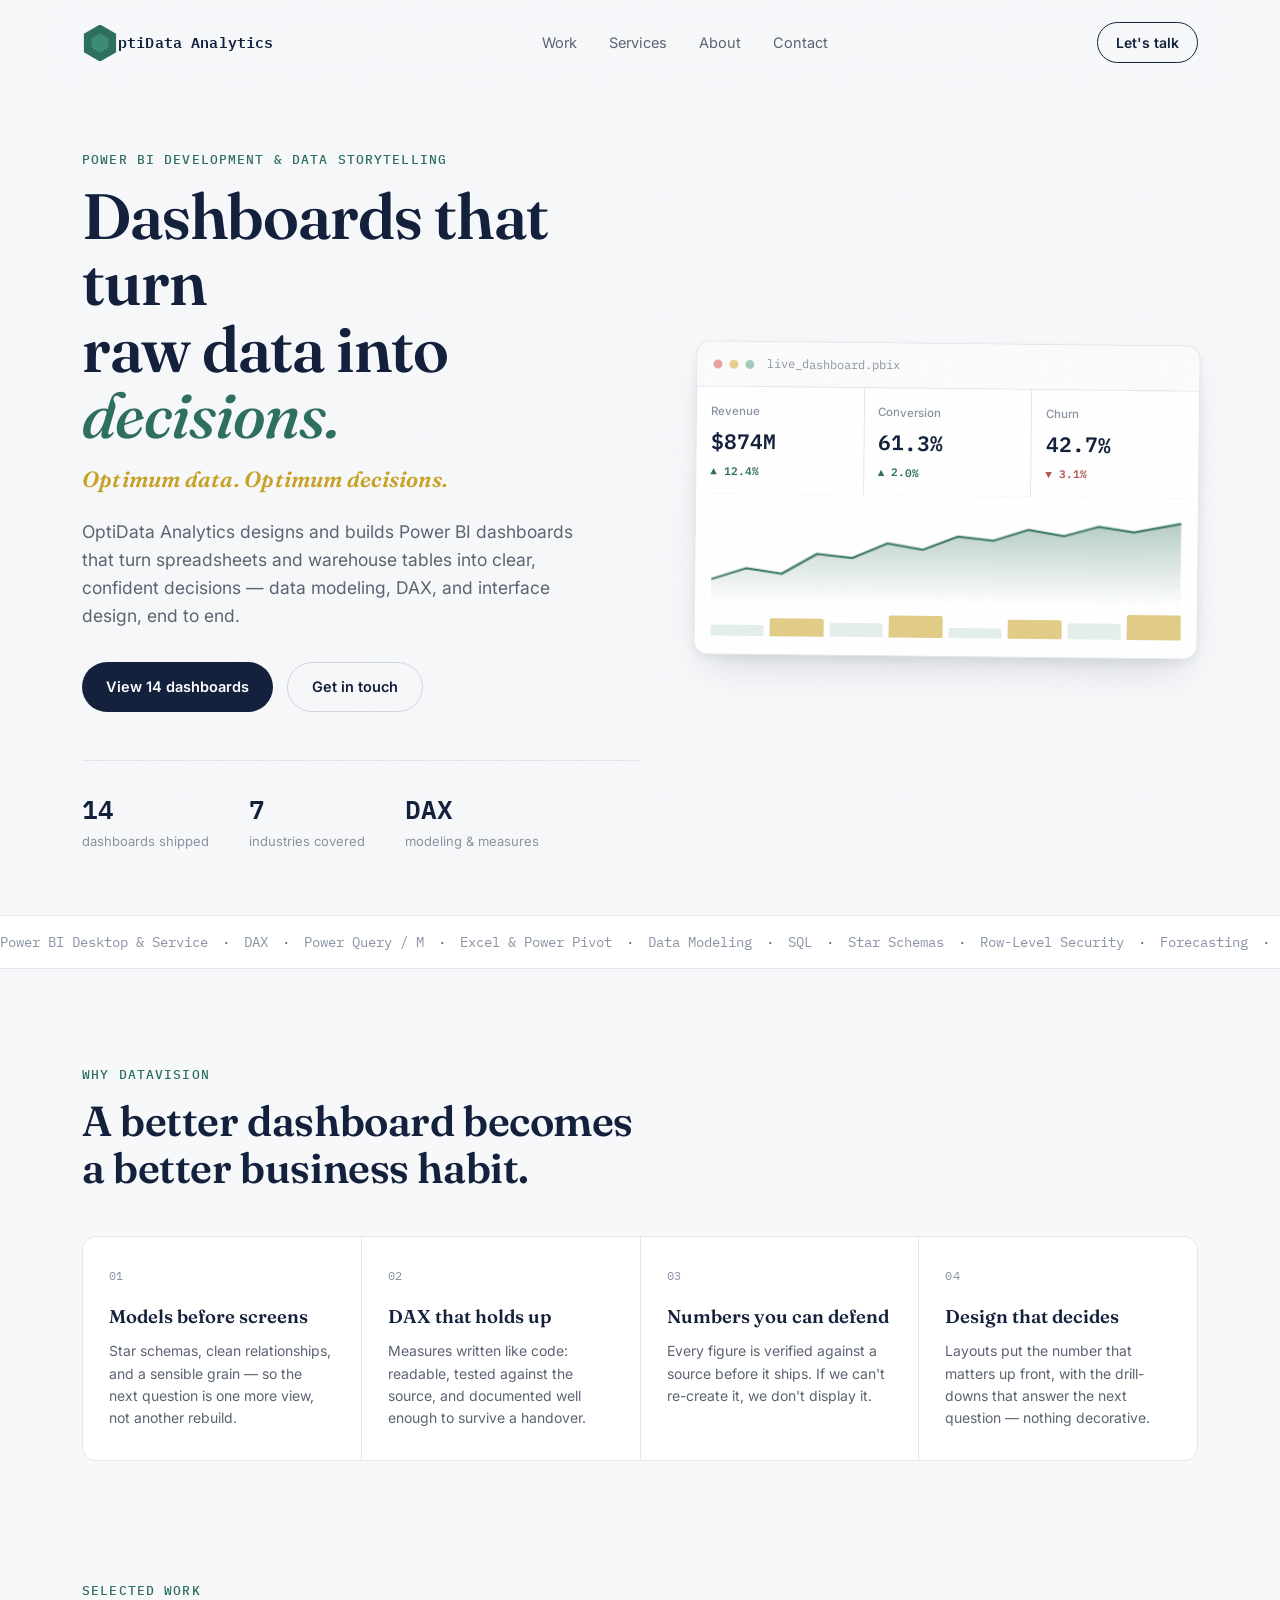
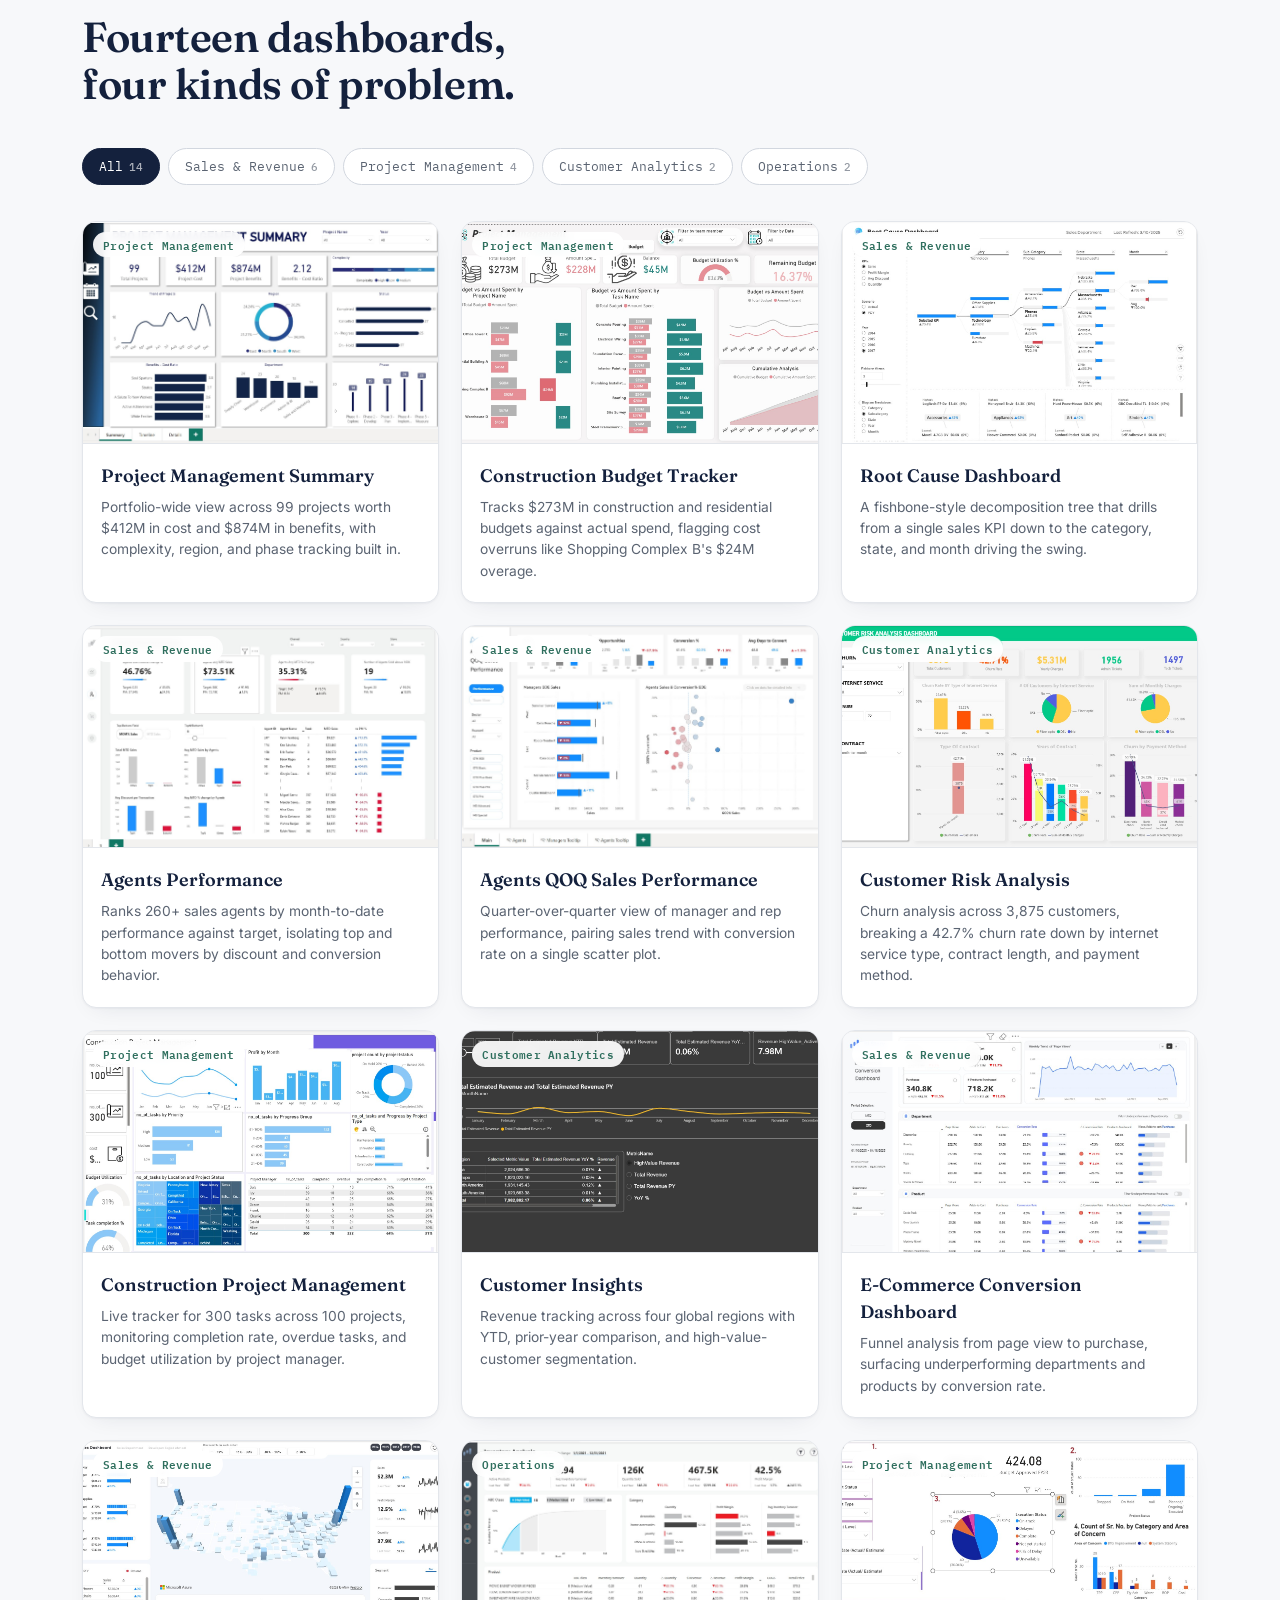
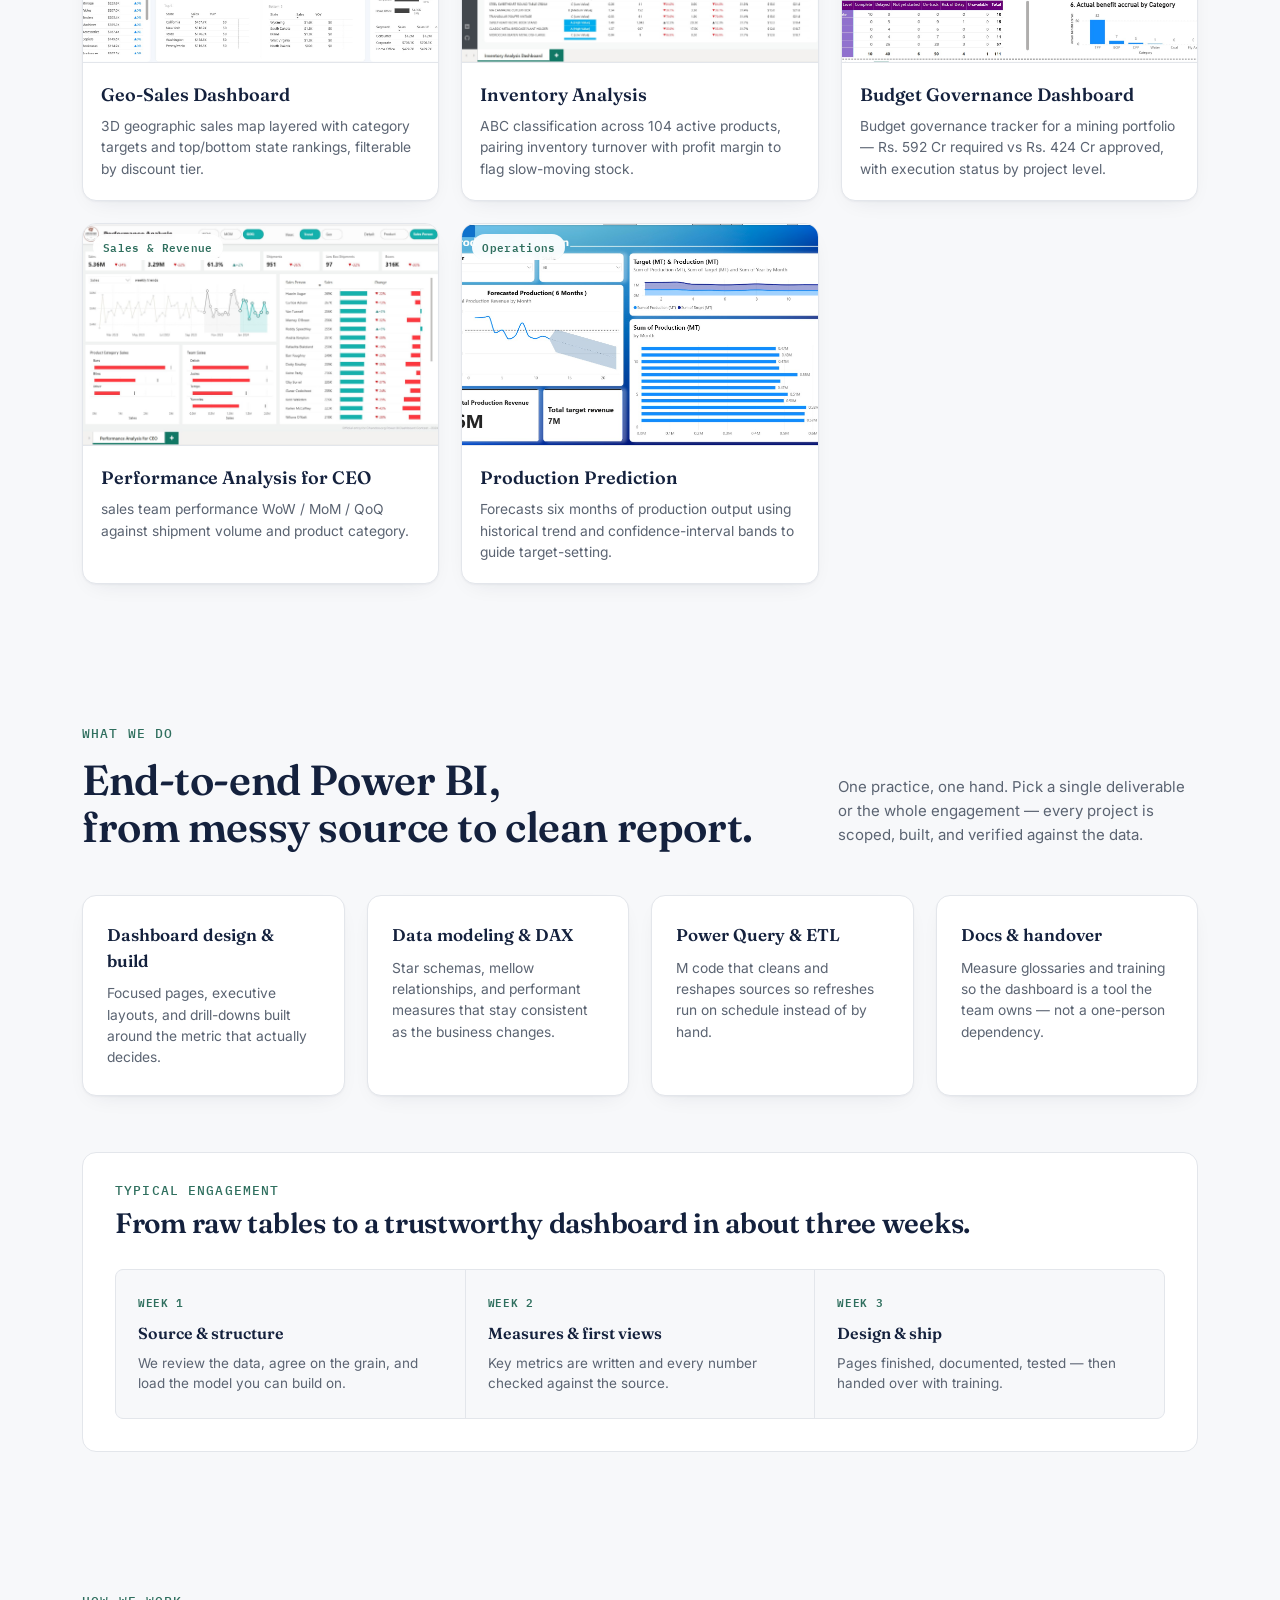
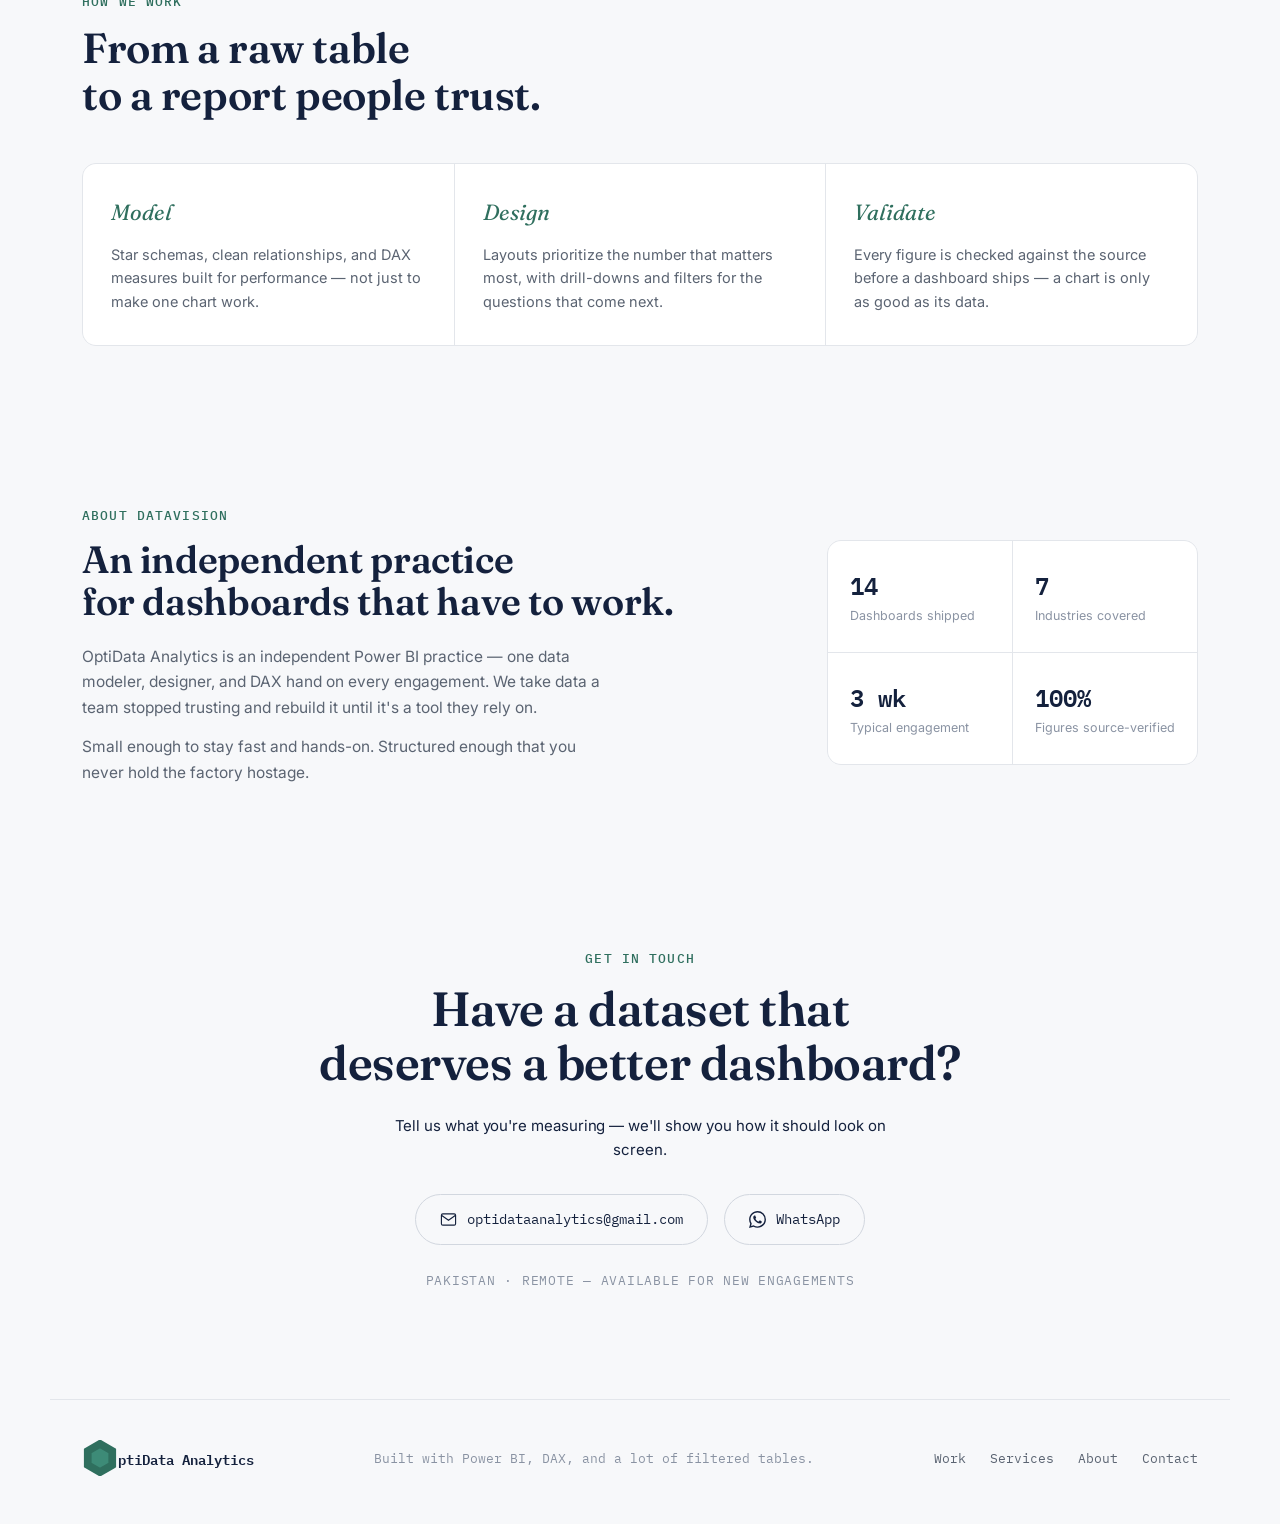
==== commit 81d7b2ea: "Add hero slogan 'Optimum data. Optimum decisions.'" ====
--- a/index.html
+++ b/index.html
@@ -49,6 +49,7 @@
     <div class="hero__copy" data-reveal>
       <p class="eyebrow">Power BI Development &amp; Data Storytelling</p>
       <h1 class="hero__title">Dashboards that turn<br>raw data into <span class="hero__title-accent">decisions.</span></h1>
+      <p class="hero__slogan">Optimum data. Optimum decisions.</p>
       <p class="hero__sub">OptiData Analytics designs and builds Power BI dashboards that turn spreadsheets and warehouse tables into clear, confident decisions — data modeling, DAX, and interface design, end to end.</p>
       <div class="hero__actions">
         <a href="#work" class="btn btn--primary">View 14 dashboards</a>
--- a/style.css
+++ b/style.css
@@ -168,6 +168,16 @@
   color: var(--accent);
 }
 
+.hero__slogan{
+  margin-top: 14px;
+  font-family: var(--font-display);
+  font-weight: 600;
+  font-size: 22px;
+  font-style: italic;
+  letter-spacing: 0.01em;
+  color: var(--gold);
+}
+
 .hero__sub{
   margin-top: 22px;
   max-width: 46ch;
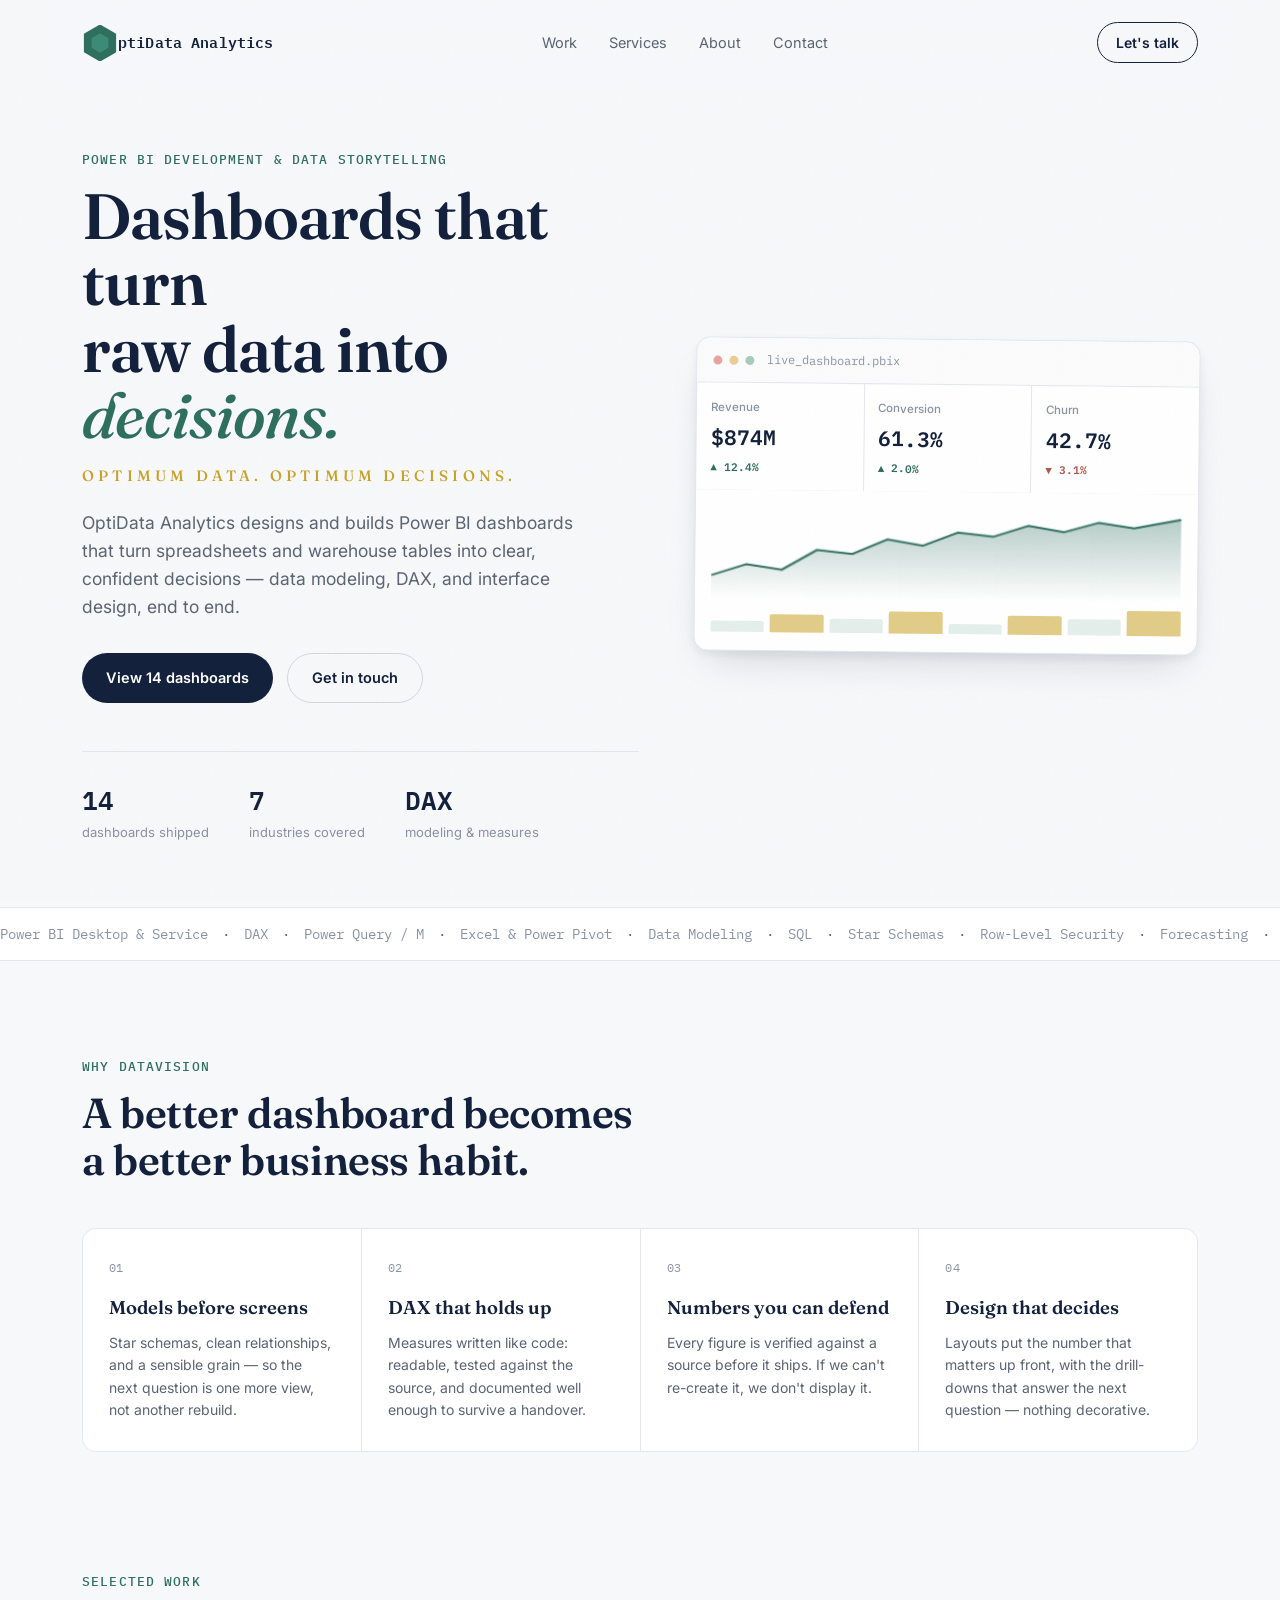
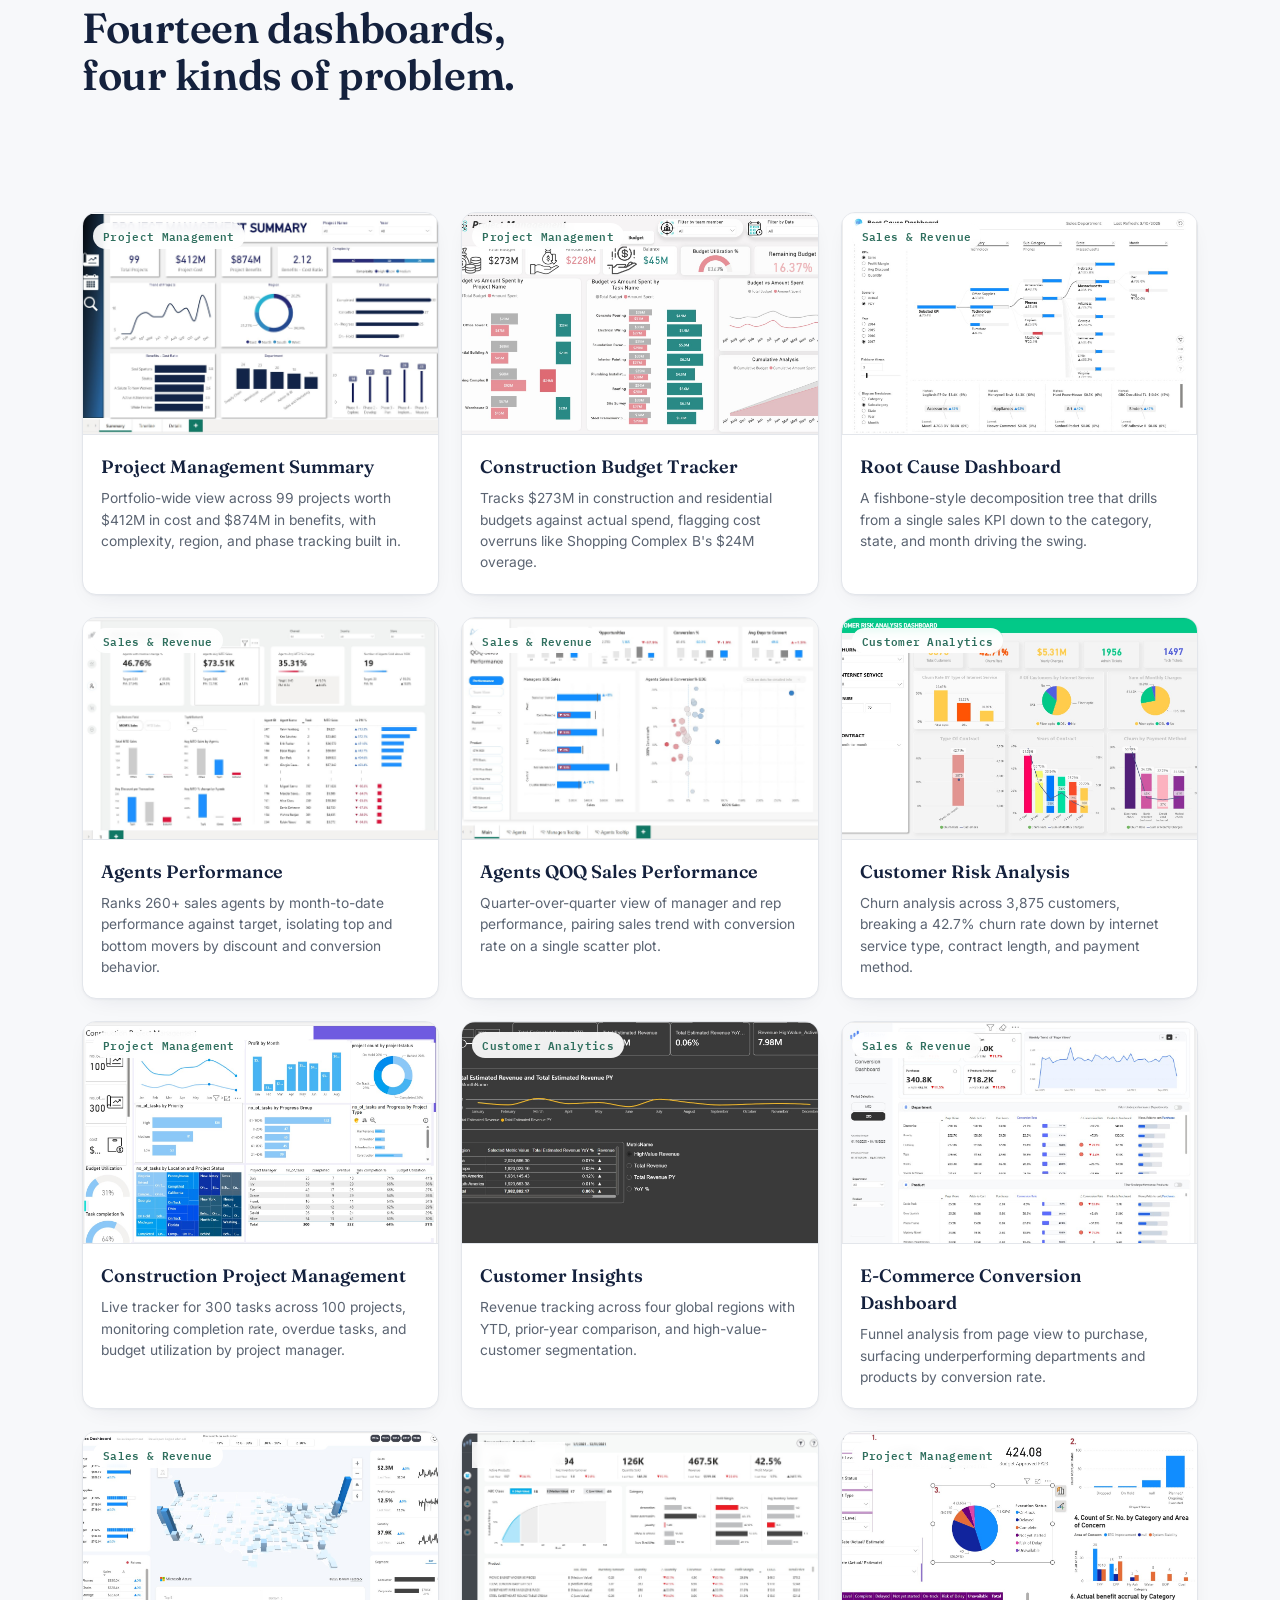
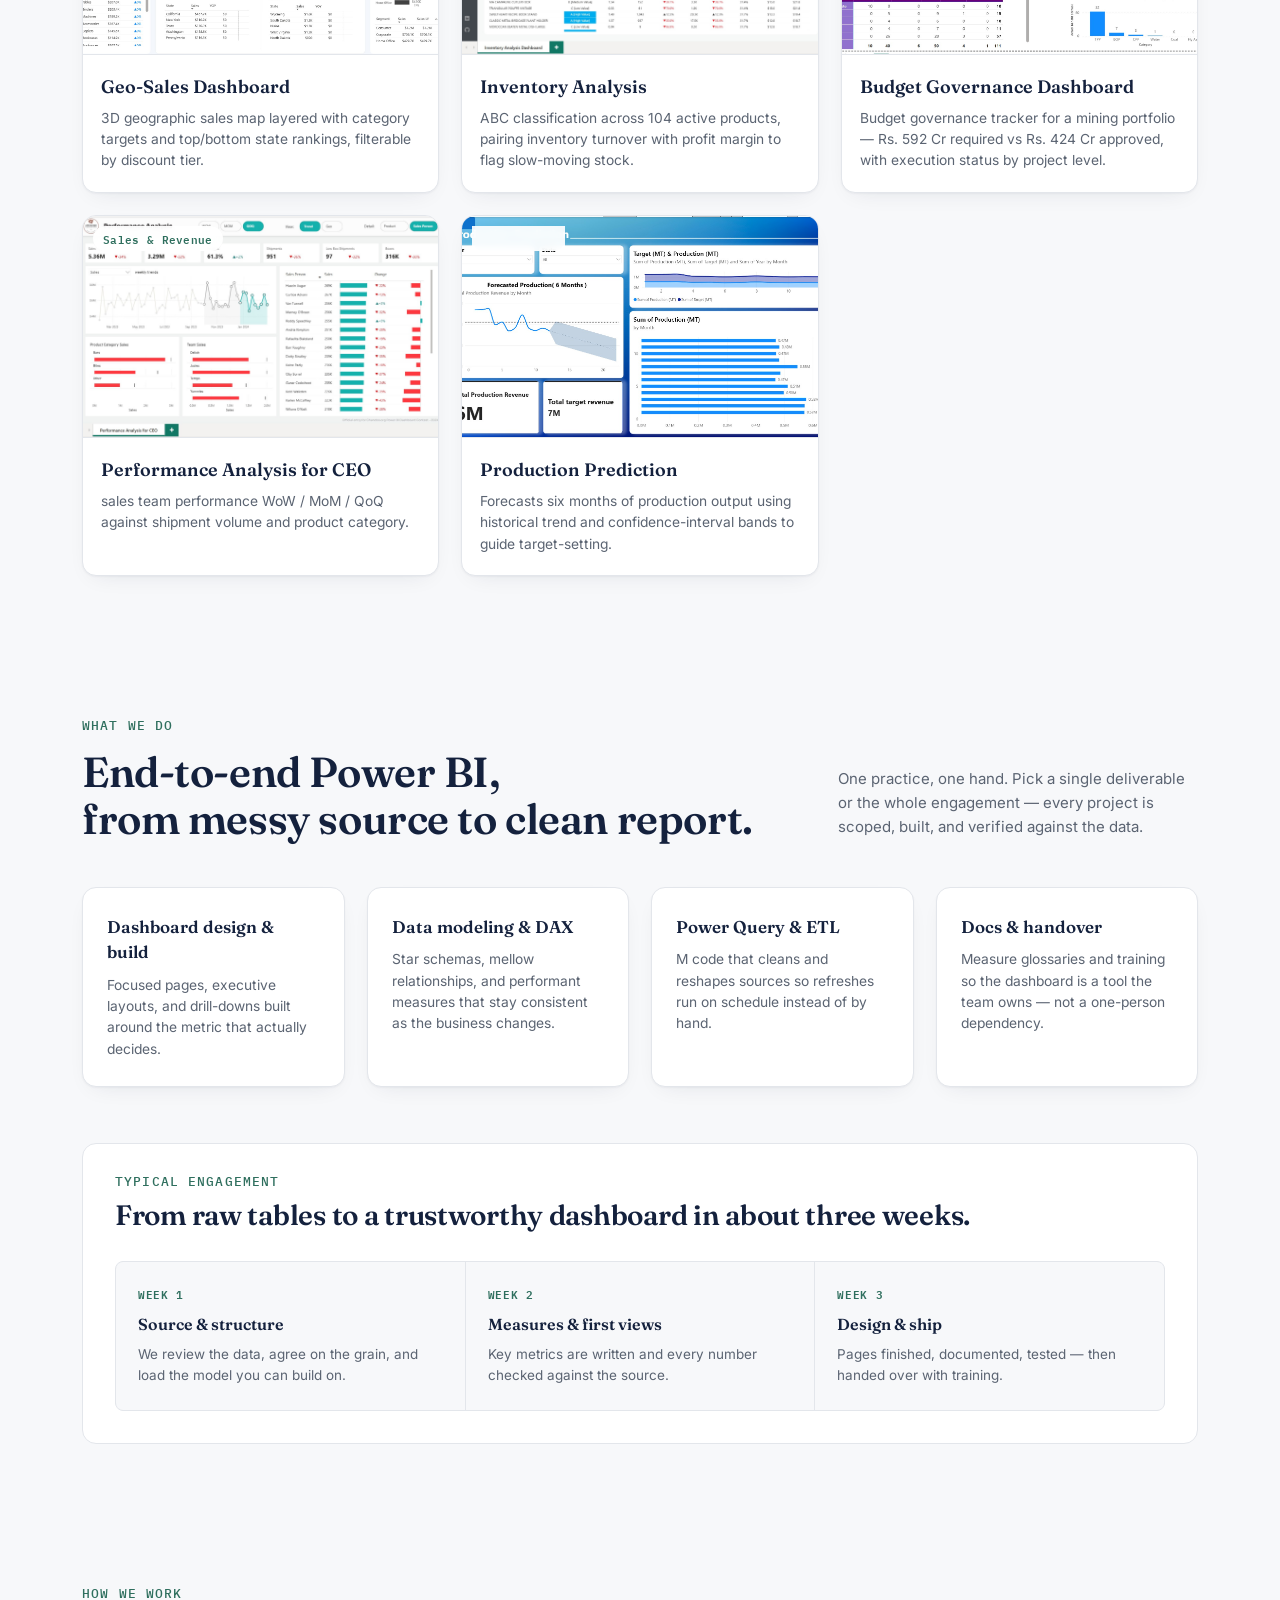
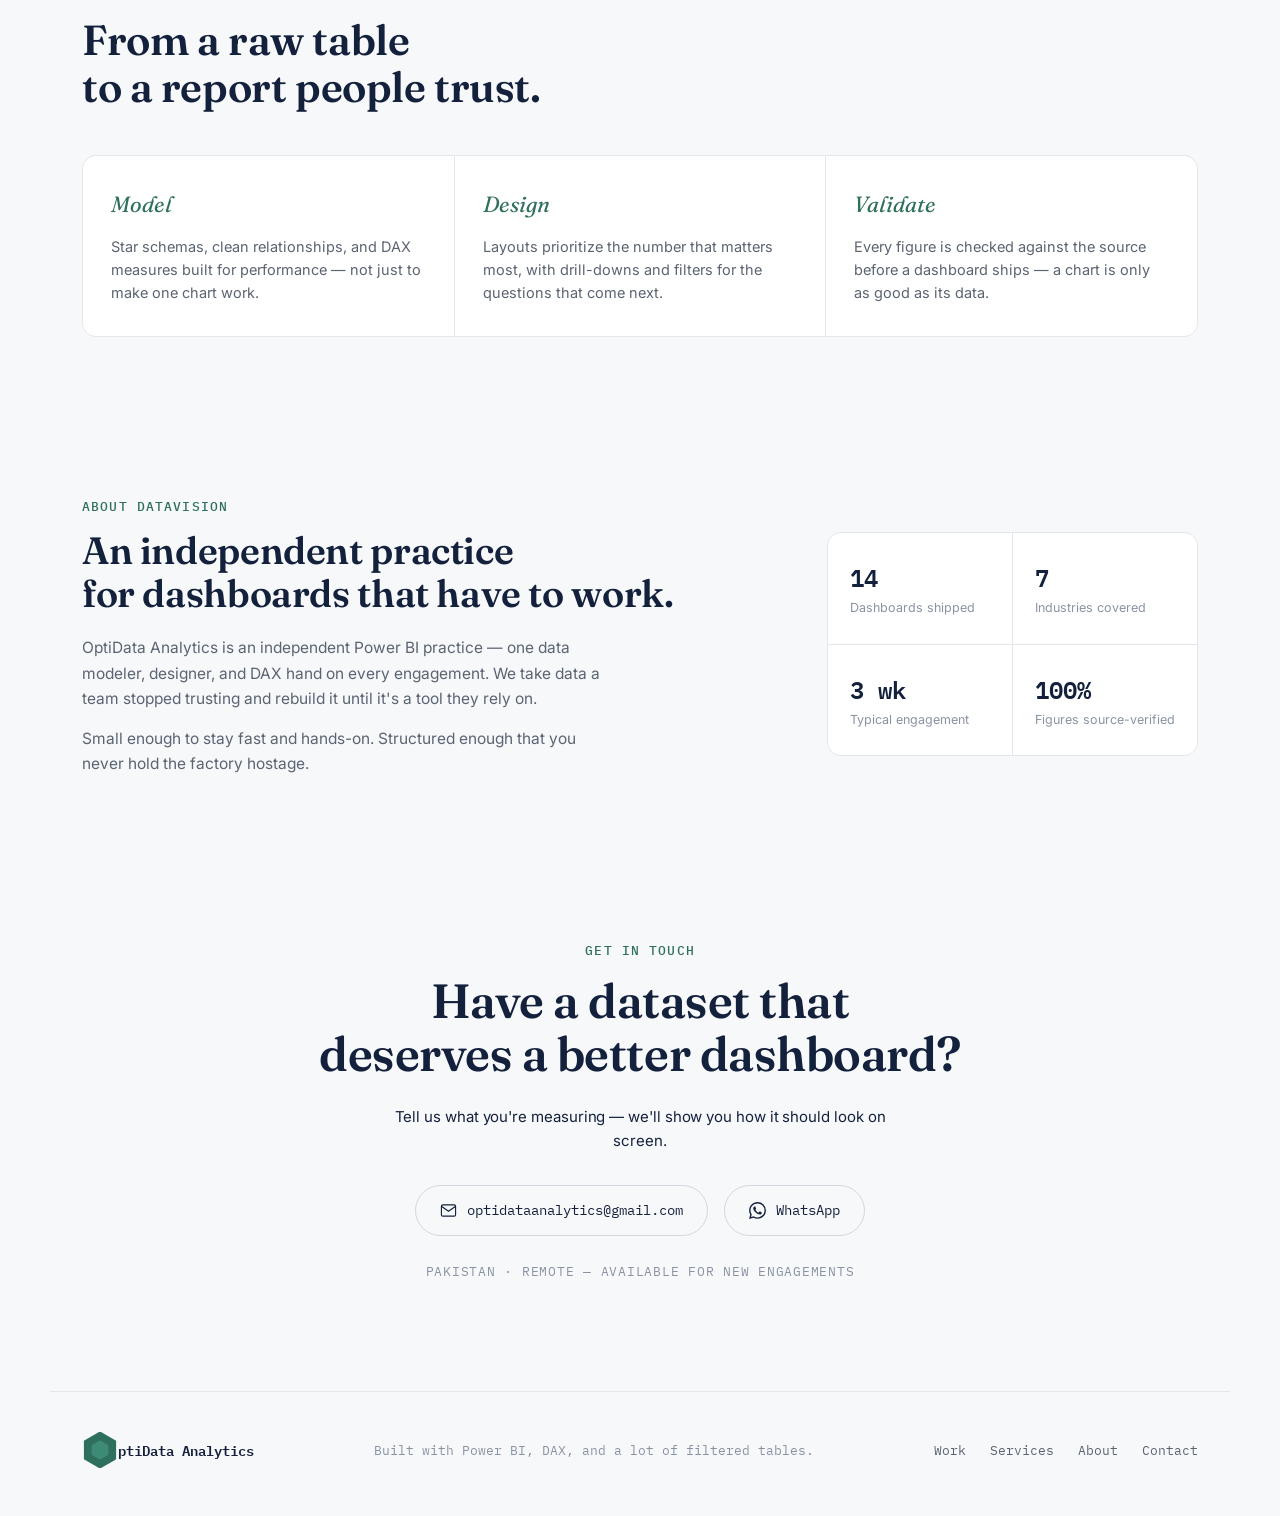
==== commit 13878adc: "Bump stylesheet to v2 for cache-busting" ====
--- a/index.html
+++ b/index.html
@@ -20,7 +20,7 @@
 <link rel="preconnect" href="https://fonts.googleapis.com">
 <link rel="preconnect" href="https://fonts.gstatic.com" crossorigin>
 <link href="https://fonts.googleapis.com/css2?family=Fraunces:opsz,wght@9..144,400;9..144,500;9..144,600;9..144,700&family=Inter:wght@400;500;600;700&family=IBM+Plex+Mono:wght@400;500;600&display=swap" rel="stylesheet">
-<link rel="stylesheet" href="style.css">
+<link rel="stylesheet" href="style.css?v=2">
 </head>
 <body>
 
--- a/style.css
+++ b/style.css
@@ -169,12 +169,12 @@
 }
 
 .hero__slogan{
-  margin-top: 14px;
-  font-family: var(--font-display);
-  font-weight: 600;
-  font-size: 22px;
-  font-style: italic;
-  letter-spacing: 0.01em;
+  margin-top: 16px;
+  font-family: var(--font-display);
+  font-weight: 500;
+  font-size: 15px;
+  text-transform: uppercase;
+  letter-spacing: 0.28em;
   color: var(--gold);
 }
 
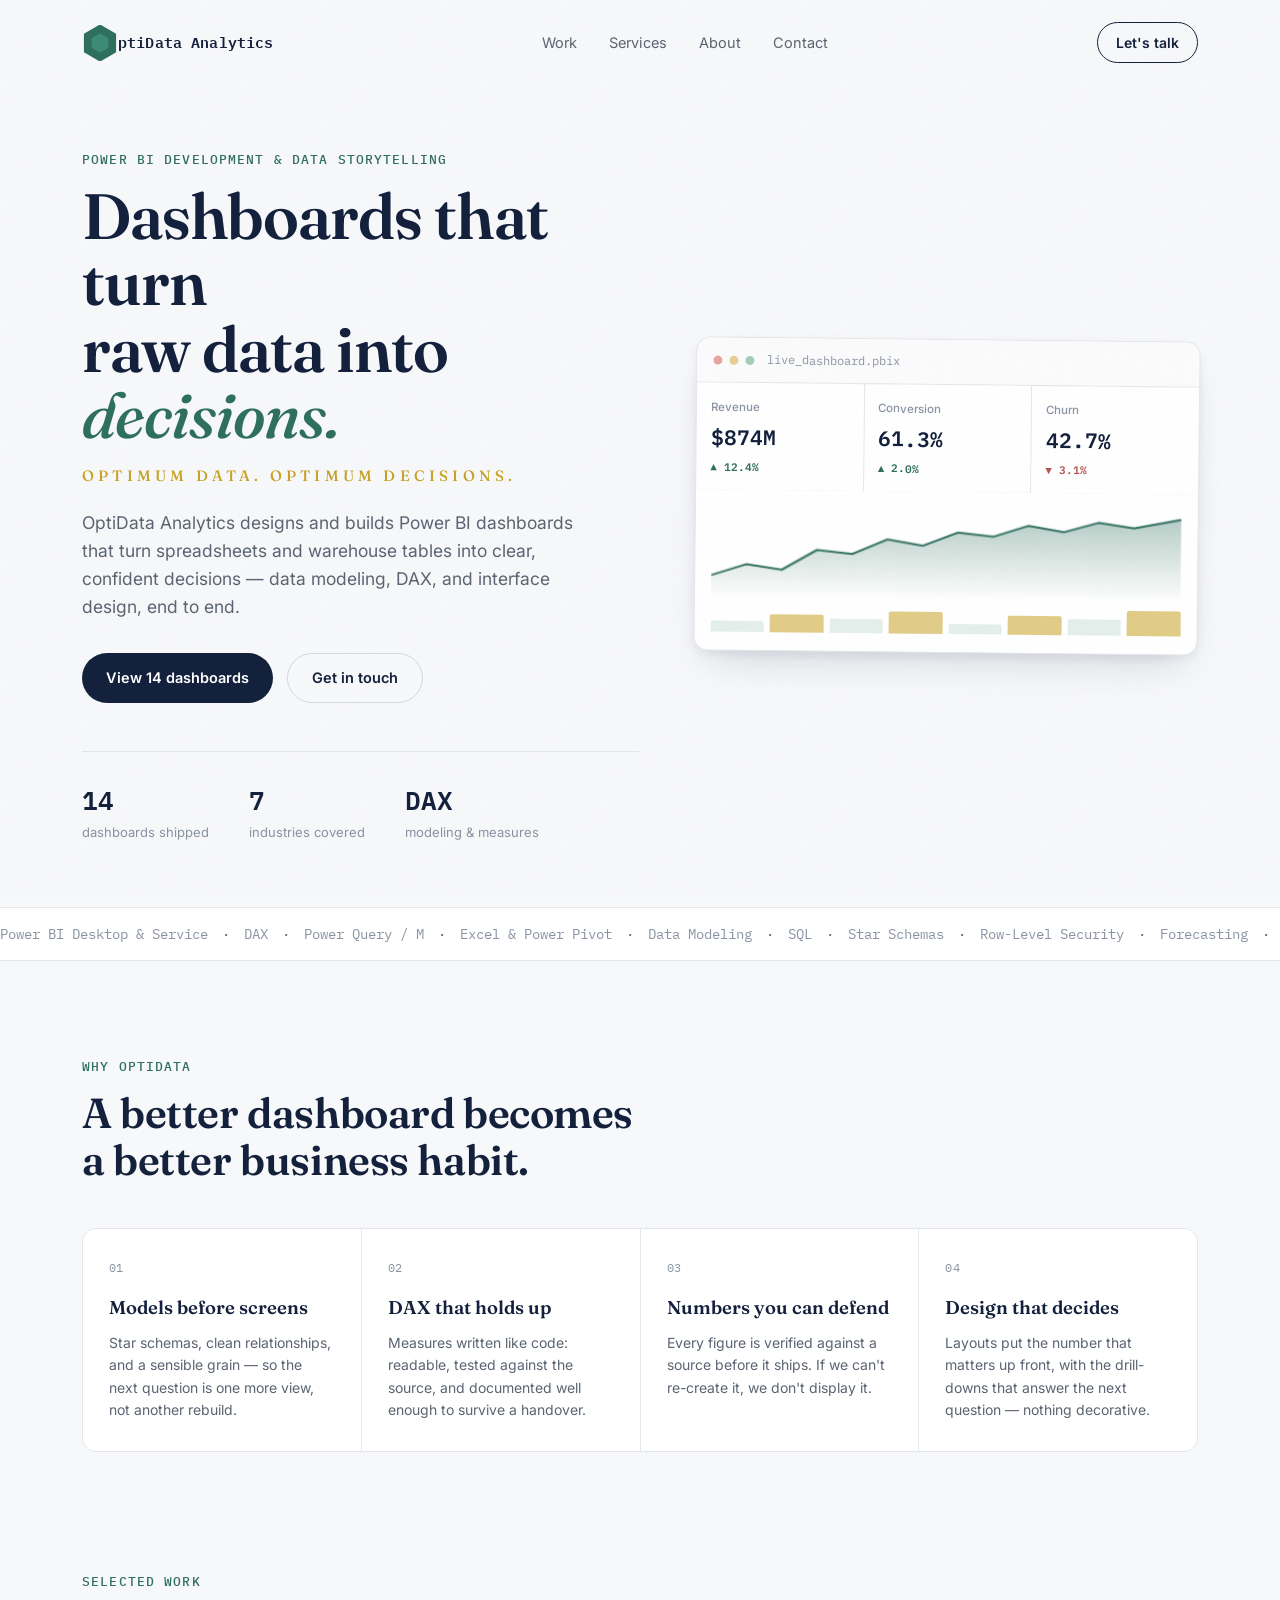
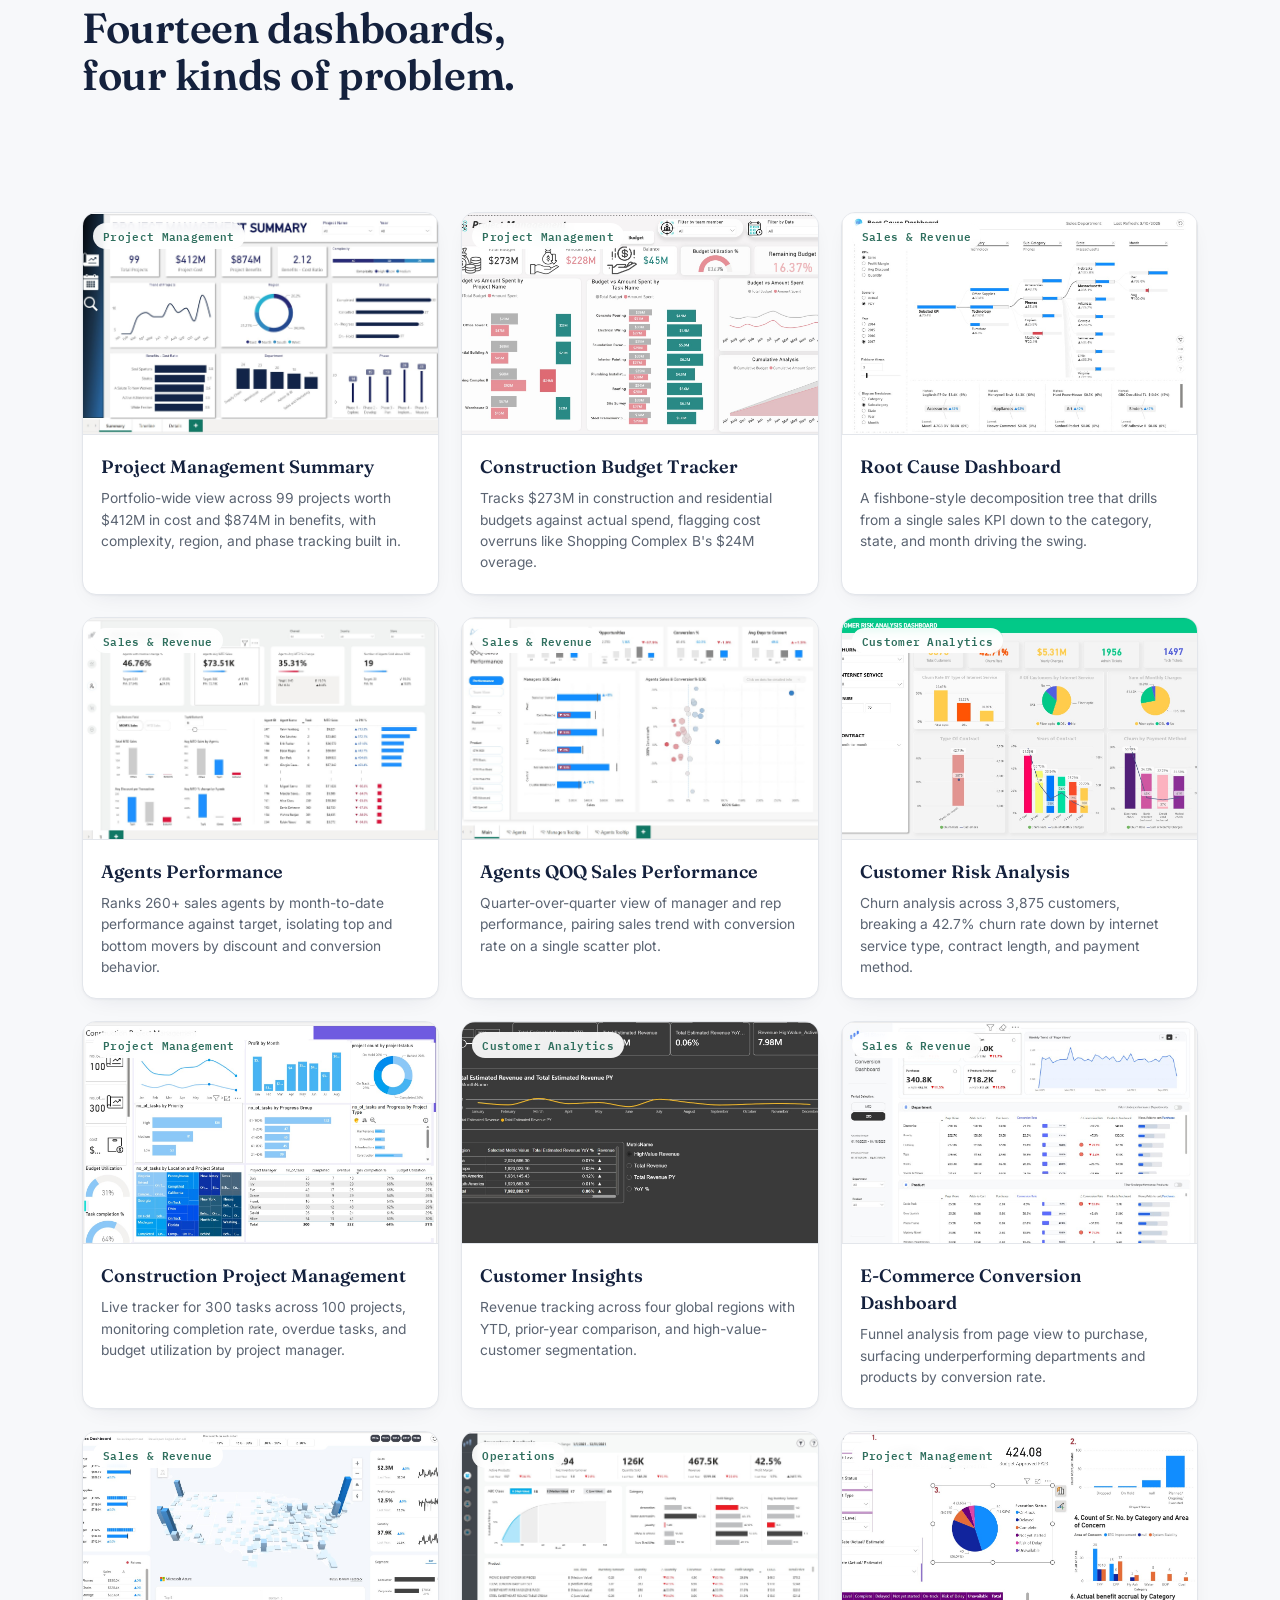
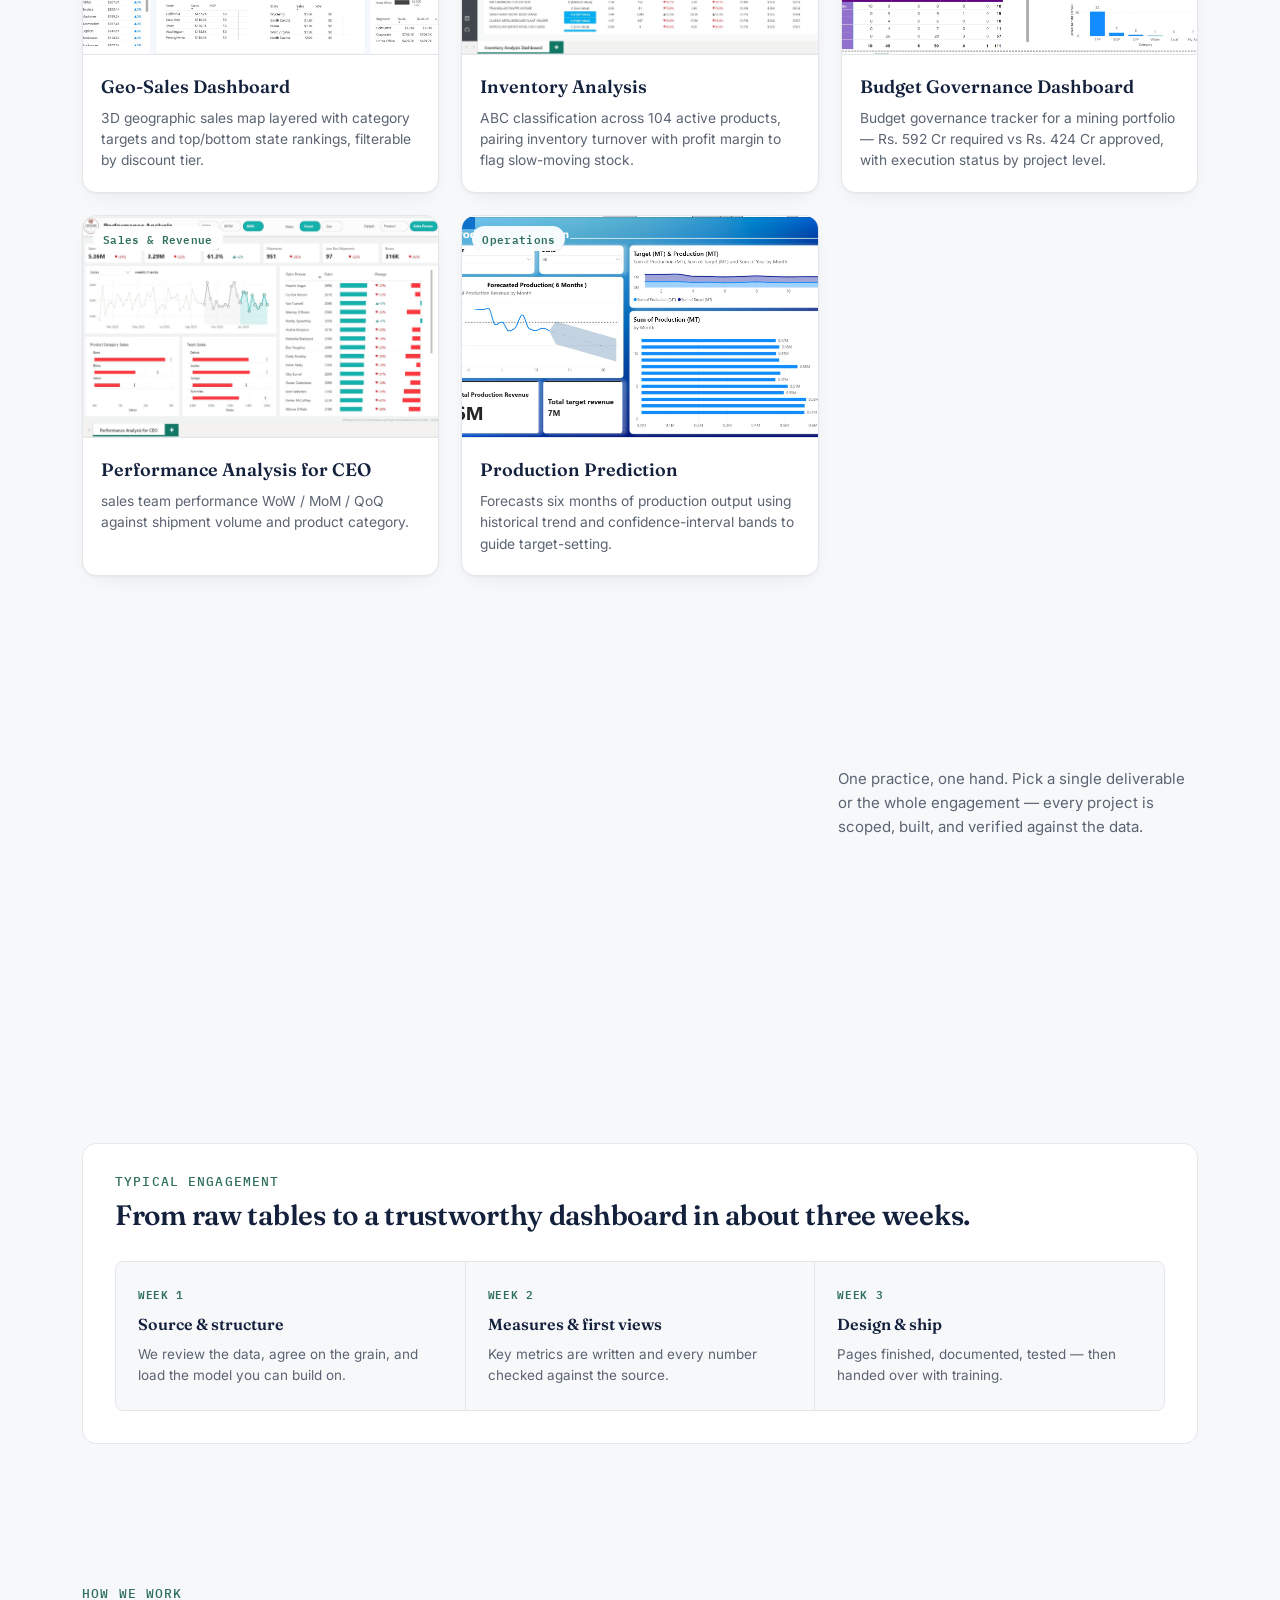
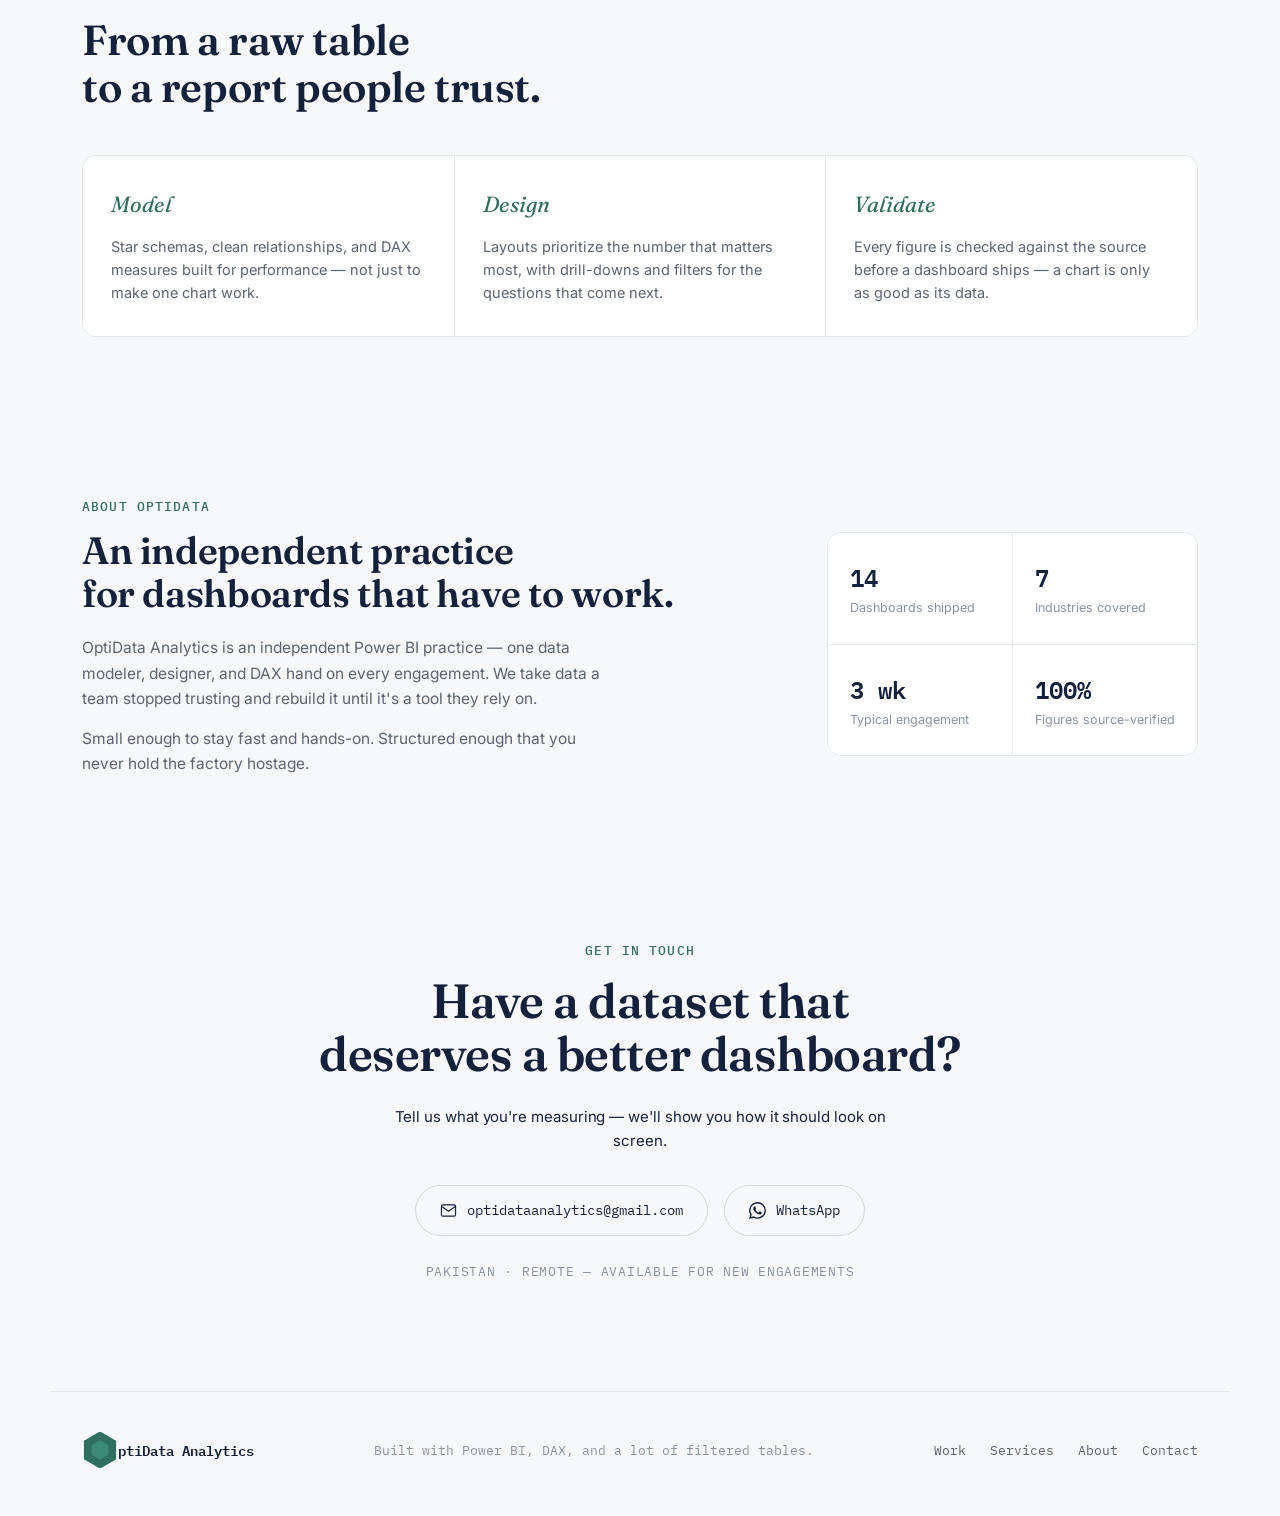
==== commit 29770b09: "Fix leftover DataVision brand references and a typo in index.html" ====
--- a/index.html
+++ b/index.html
@@ -127,7 +127,7 @@
   <!-- ============ WHY NORTHSTAR ============ -->
   <section class="why" id="why">
     <div class="section-head" data-reveal>
-      <p class="eyebrow">Why DataVision</p>
+      <p class="eyebrow">Why OptiData</p>
       <h2>A better dashboard becomes<br>a better business habit.</h2>
     </div>
     <div class="why__grid" data-reveal data-reveal-delay="100">
@@ -189,7 +189,7 @@
       </article>
       <article class="services__item">
         <h3>Data modeling &amp; DAX</h3>
-        <p>Star schemas, mellow relationships, and performant measures that stay consistent as the business changes.</p>
+        <p>Star schemas, clean relationships, and performant measures that stay consistent as the business changes.</p>
       </article>
       <article class="services__item">
         <h3>Power Query &amp; ETL</h3>
@@ -252,7 +252,7 @@
   <section class="about" id="about">
     <div class="about__grid" data-reveal>
       <div class="about__bio">
-        <p class="eyebrow">About DataVision</p>
+        <p class="eyebrow">About OptiData</p>
         <h2>An independent practice<br>for dashboards that have to work.</h2>
         <p class="about__text">OptiData Analytics is an independent Power BI practice — one data modeler, designer, and DAX hand on every engagement. We take data a team stopped trusting and rebuild it until it's a tool they rely on.</p>
         <p class="about__text">Small enough to stay fast and hands-on. Structured enough that you never hold the factory hostage.</p>
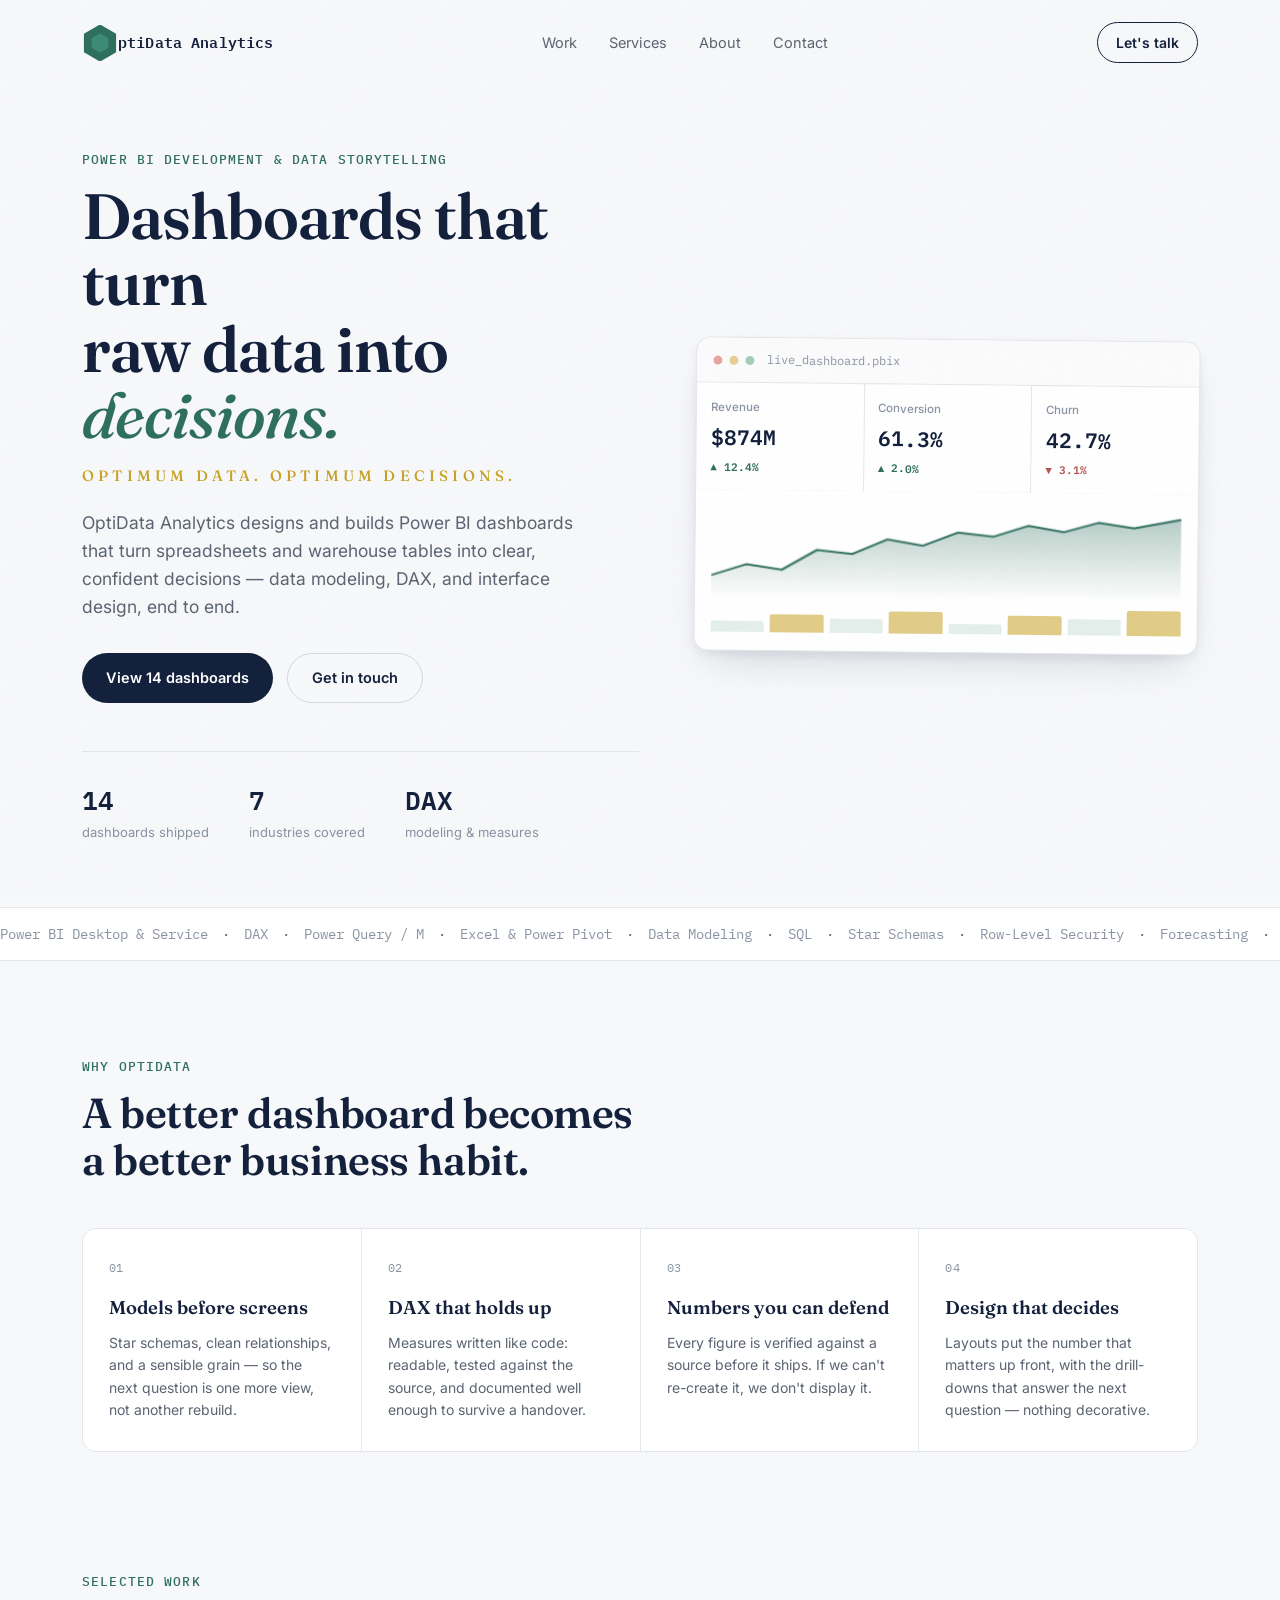
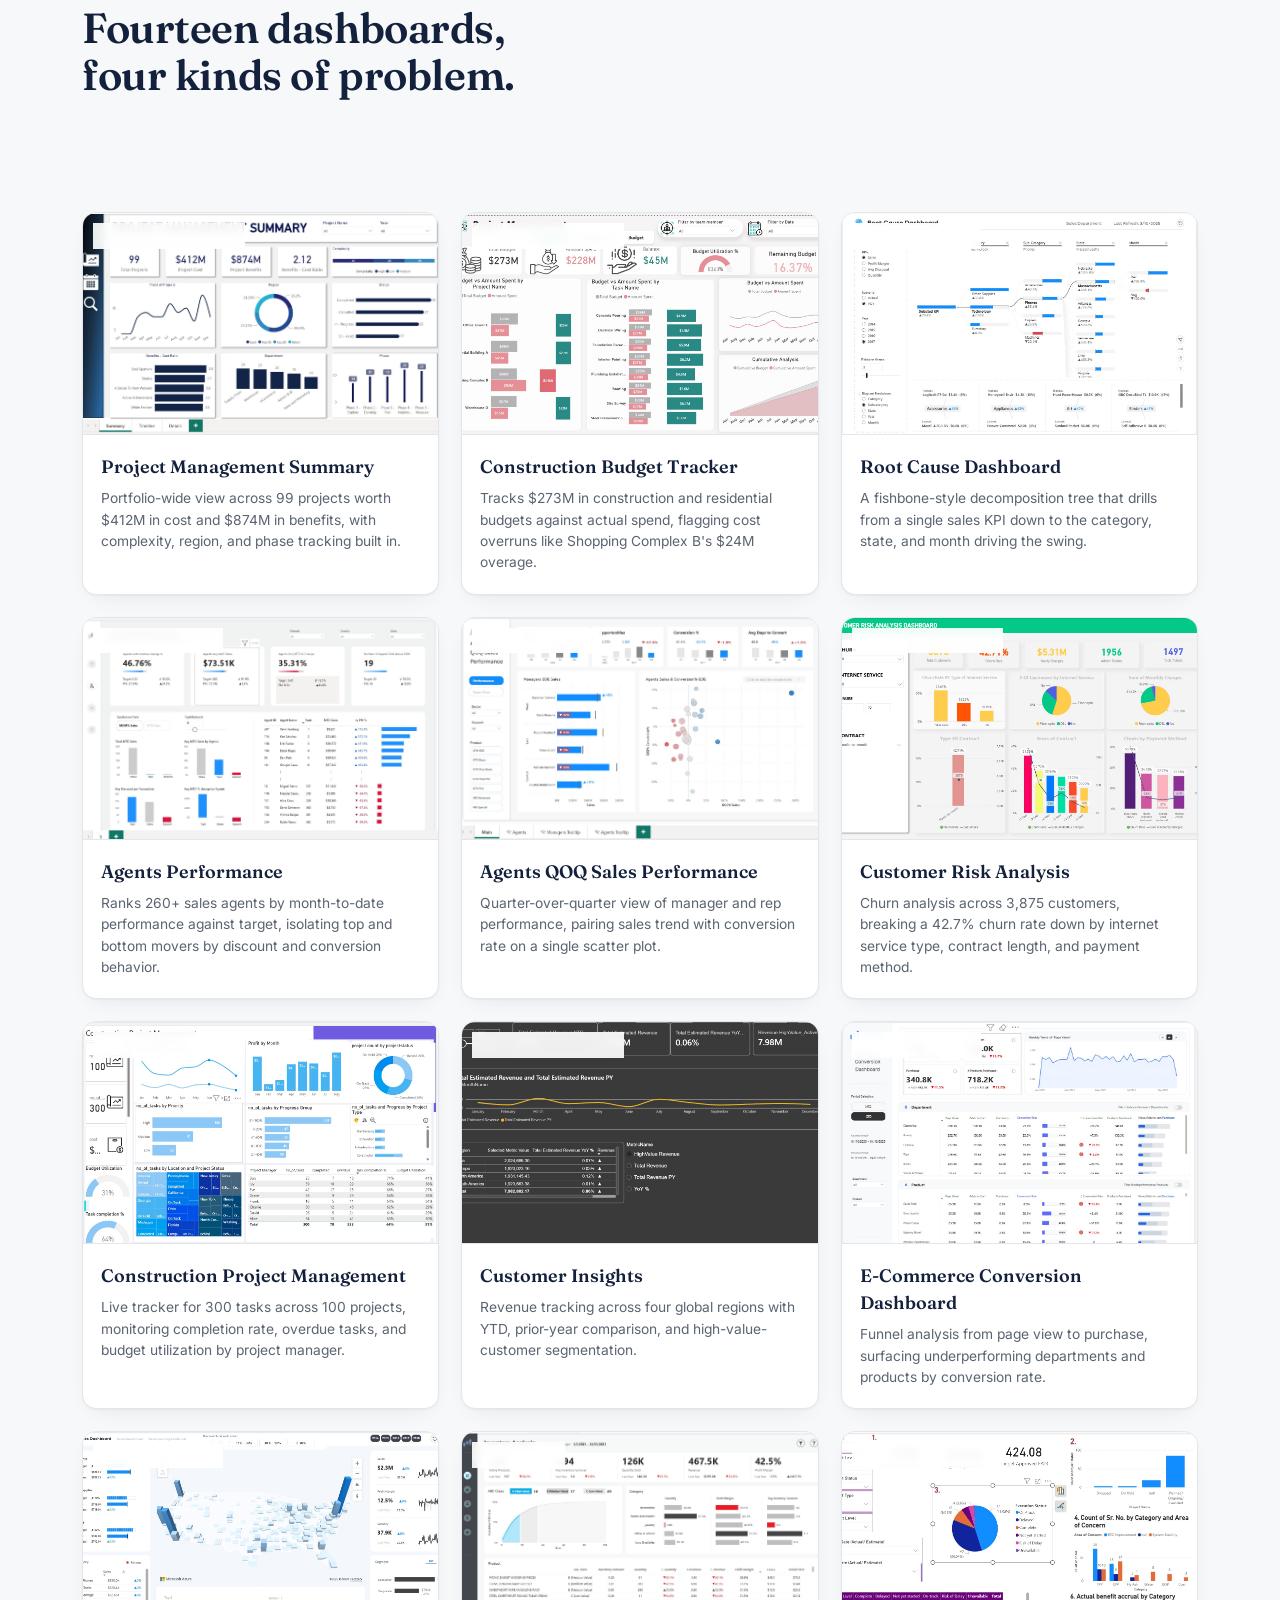
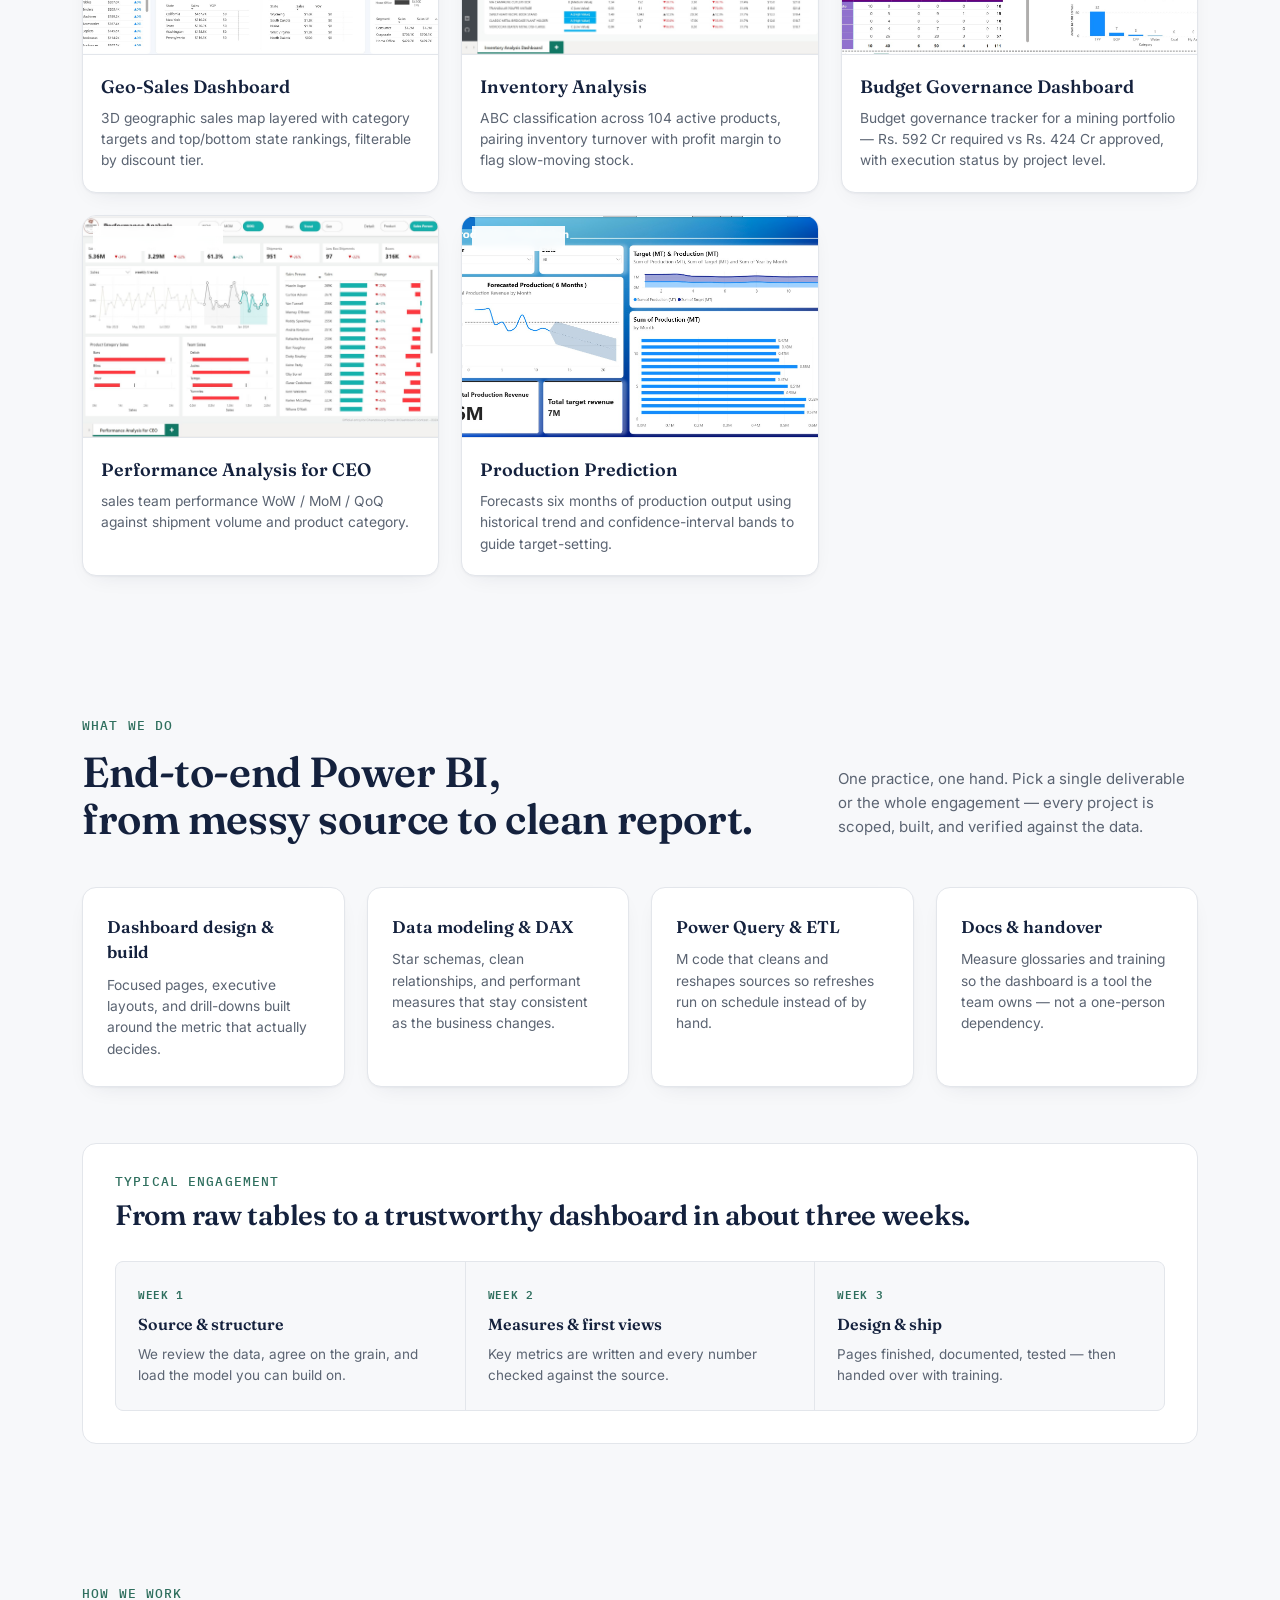
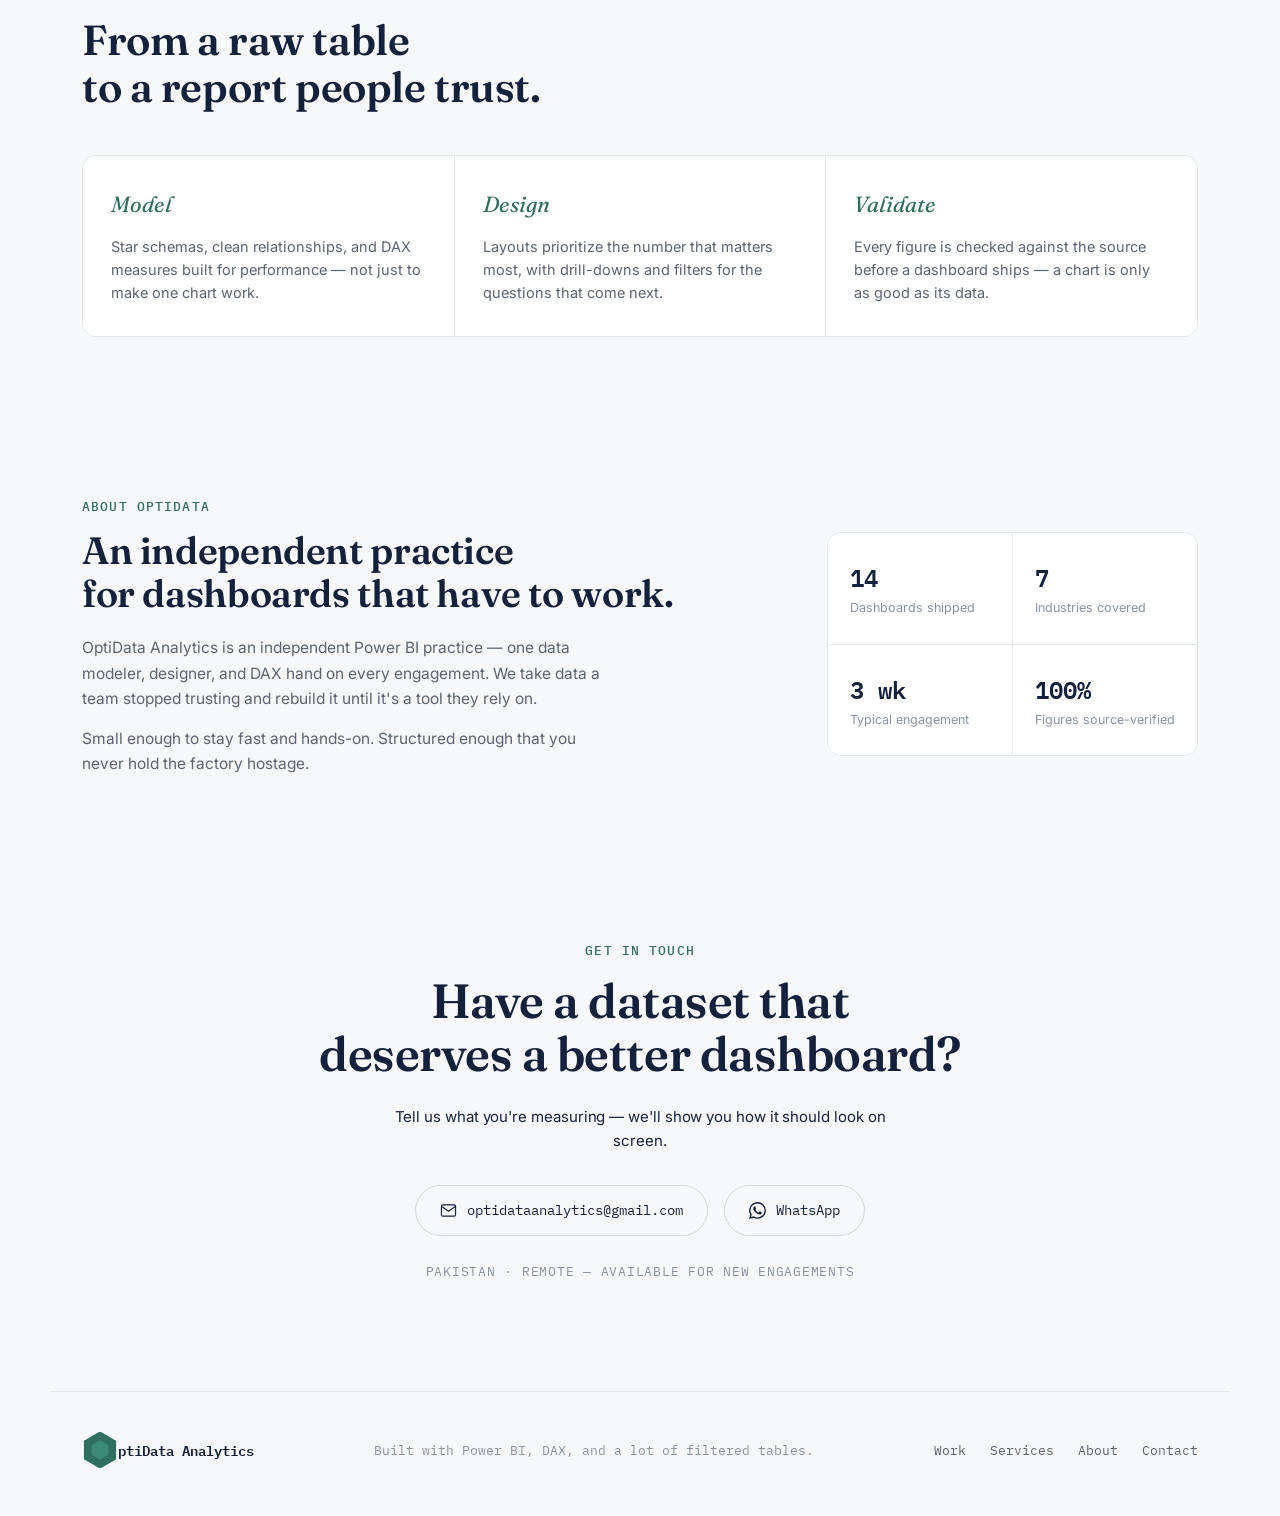
==== commit 915bbfa3: "Add Microsoft Clarity click/heatmap tracking" ====
--- a/index.html
+++ b/index.html
@@ -21,6 +21,13 @@
 <link rel="preconnect" href="https://fonts.gstatic.com" crossorigin>
 <link href="https://fonts.googleapis.com/css2?family=Fraunces:opsz,wght@9..144,400;9..144,500;9..144,600;9..144,700&family=Inter:wght@400;500;600;700&family=IBM+Plex+Mono:wght@400;500;600&display=swap" rel="stylesheet">
 <link rel="stylesheet" href="style.css?v=2">
+<script type="text/javascript">
+  (function(c,l,a,r,i,t,y){
+    c[a]=c[a]||function(){(c[a].q=c[a].q||[]).push(arguments)};
+    t=l.createElement(r);t.async=1;t.src="https://www.clarity.ms/tag/"+i;
+    y=l.getElementsByTagName(r)[0];y.parentNode.insertBefore(t,y);
+  })(window, document, "clarity", "script", "y3e5dhrj9h");
+</script>
 </head>
 <body>
 
